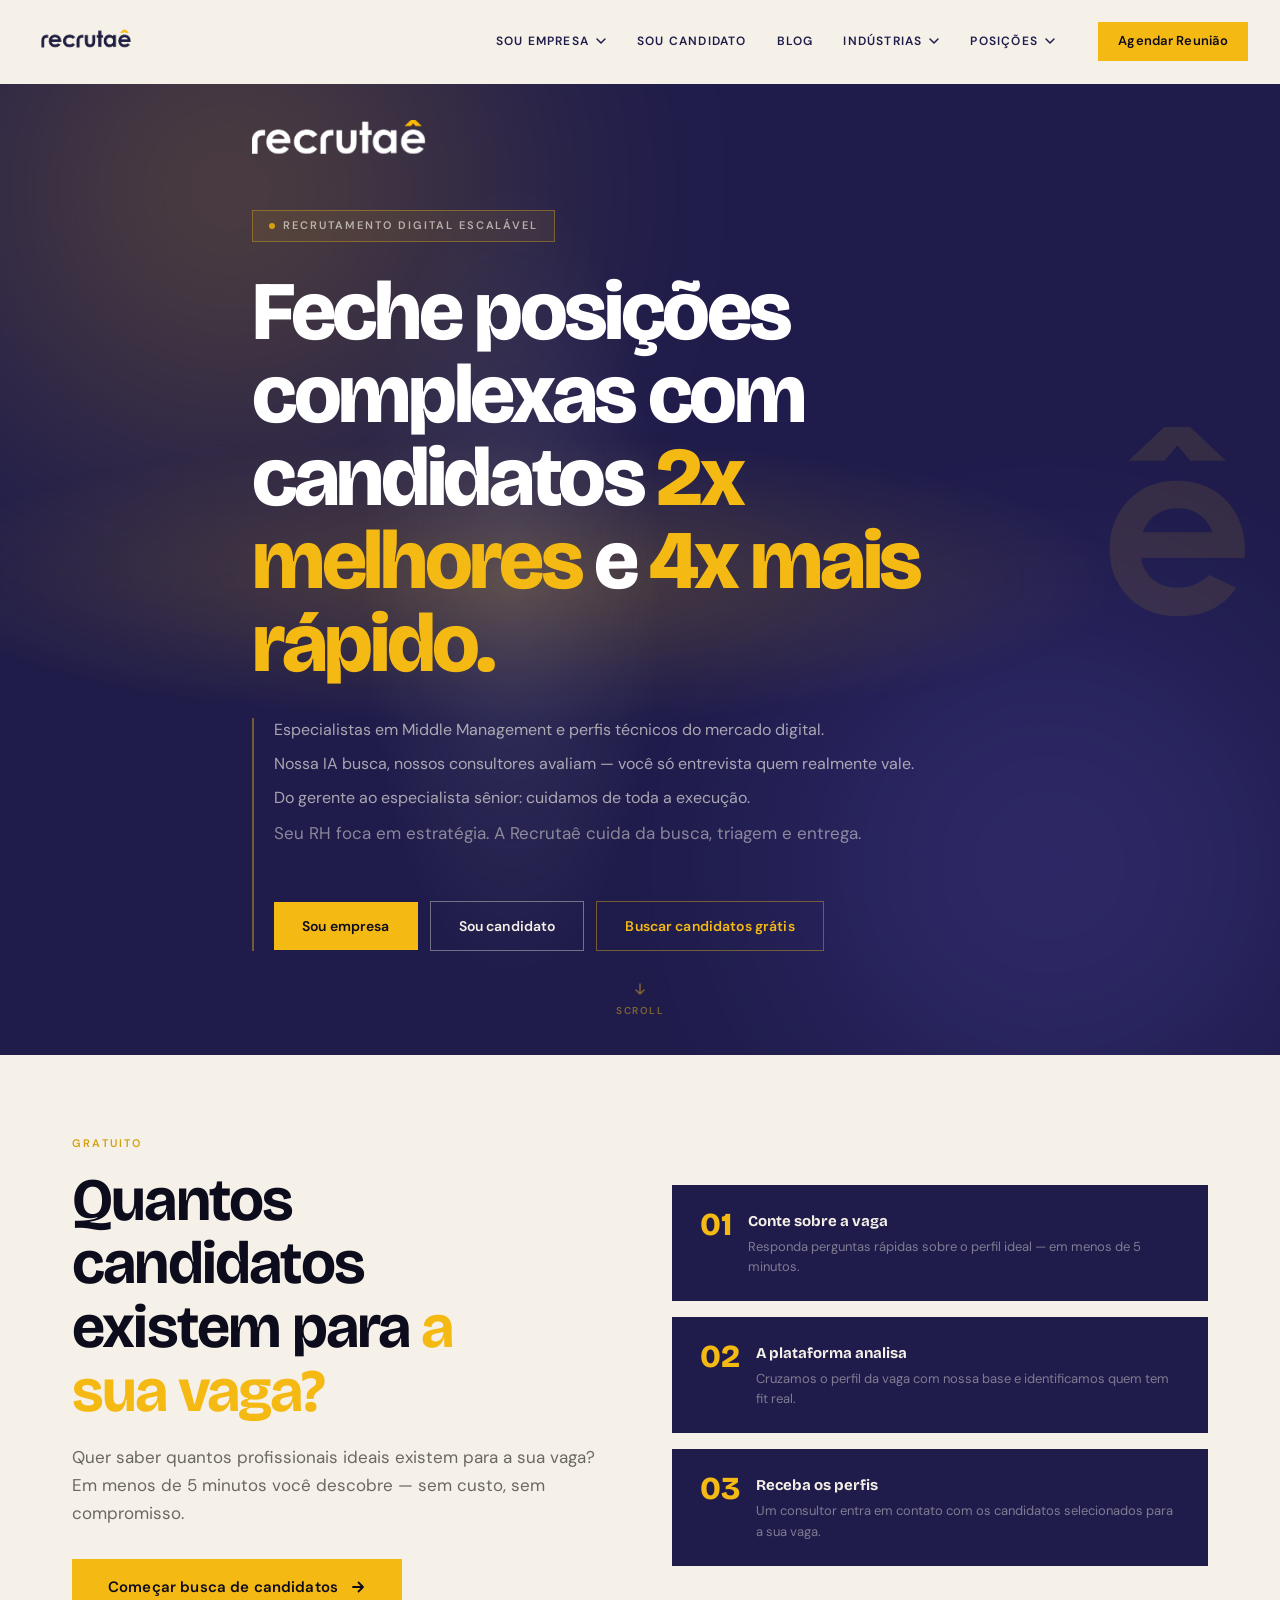
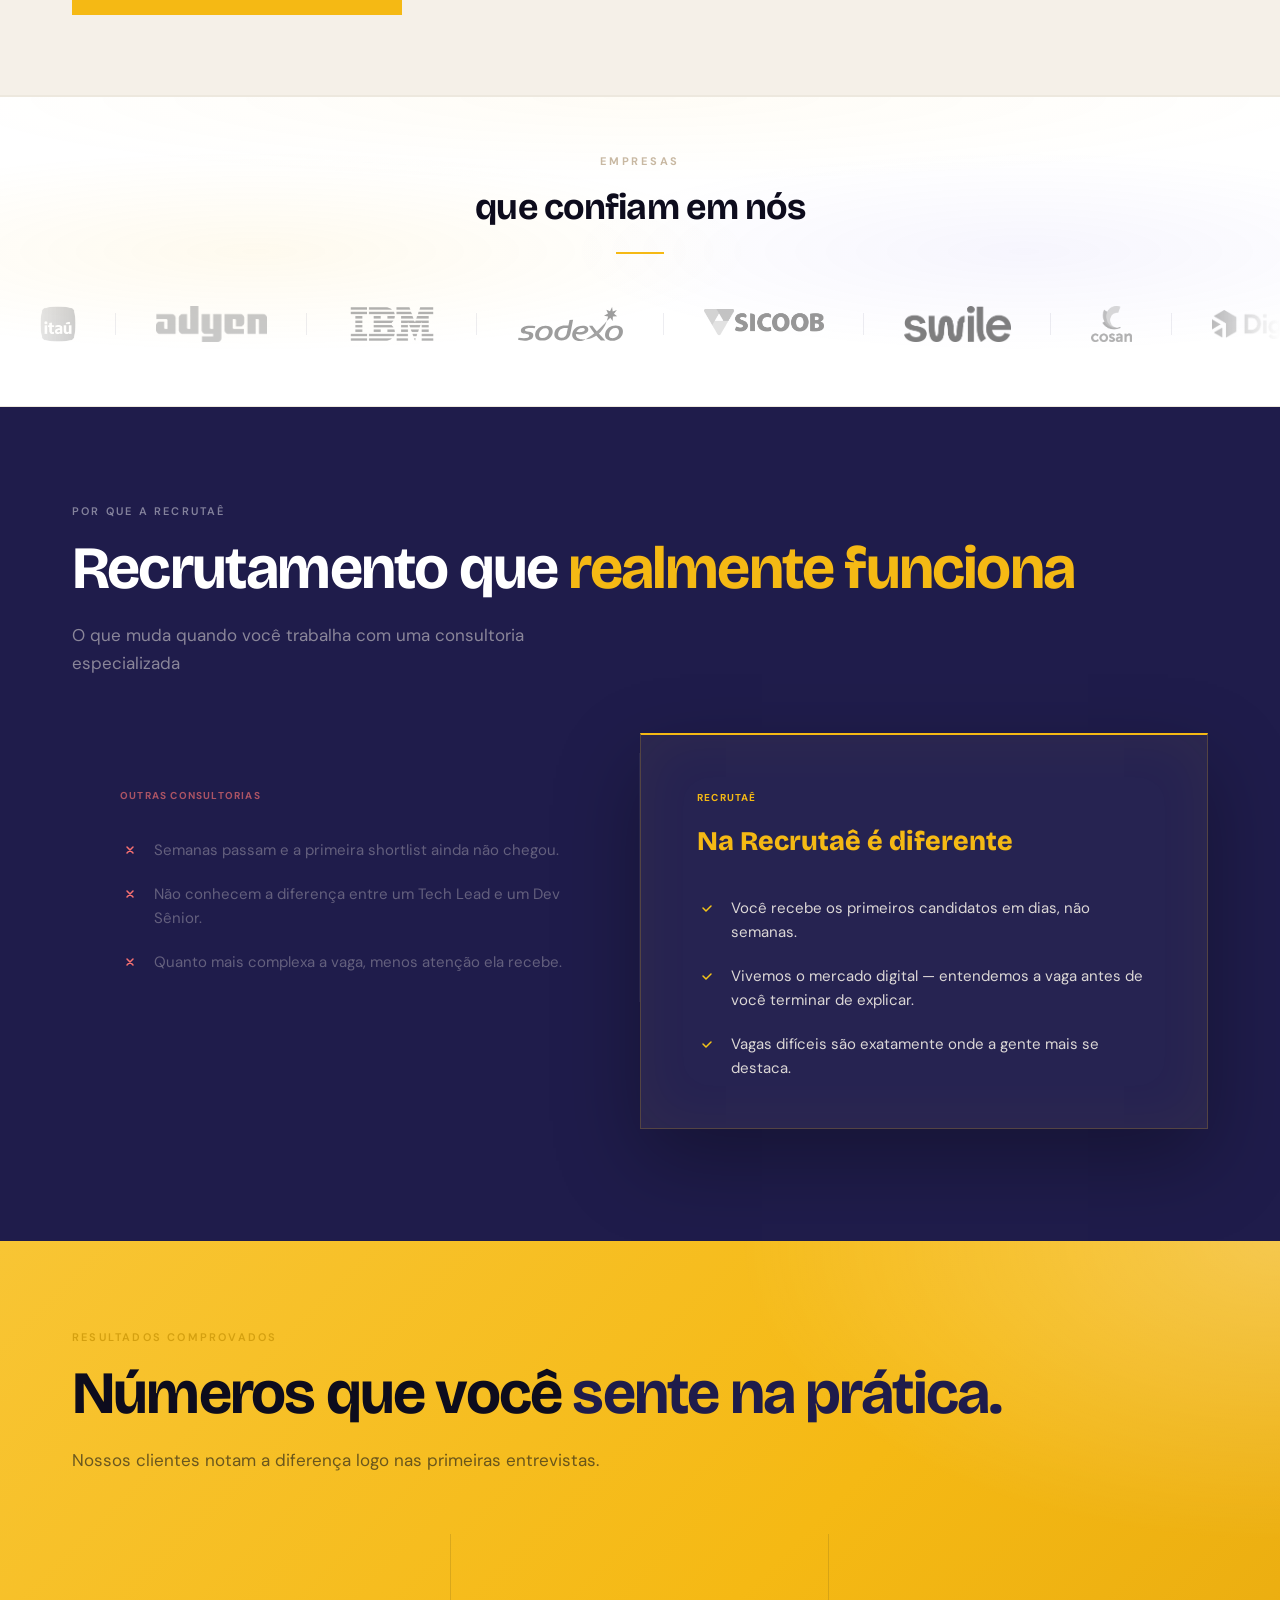
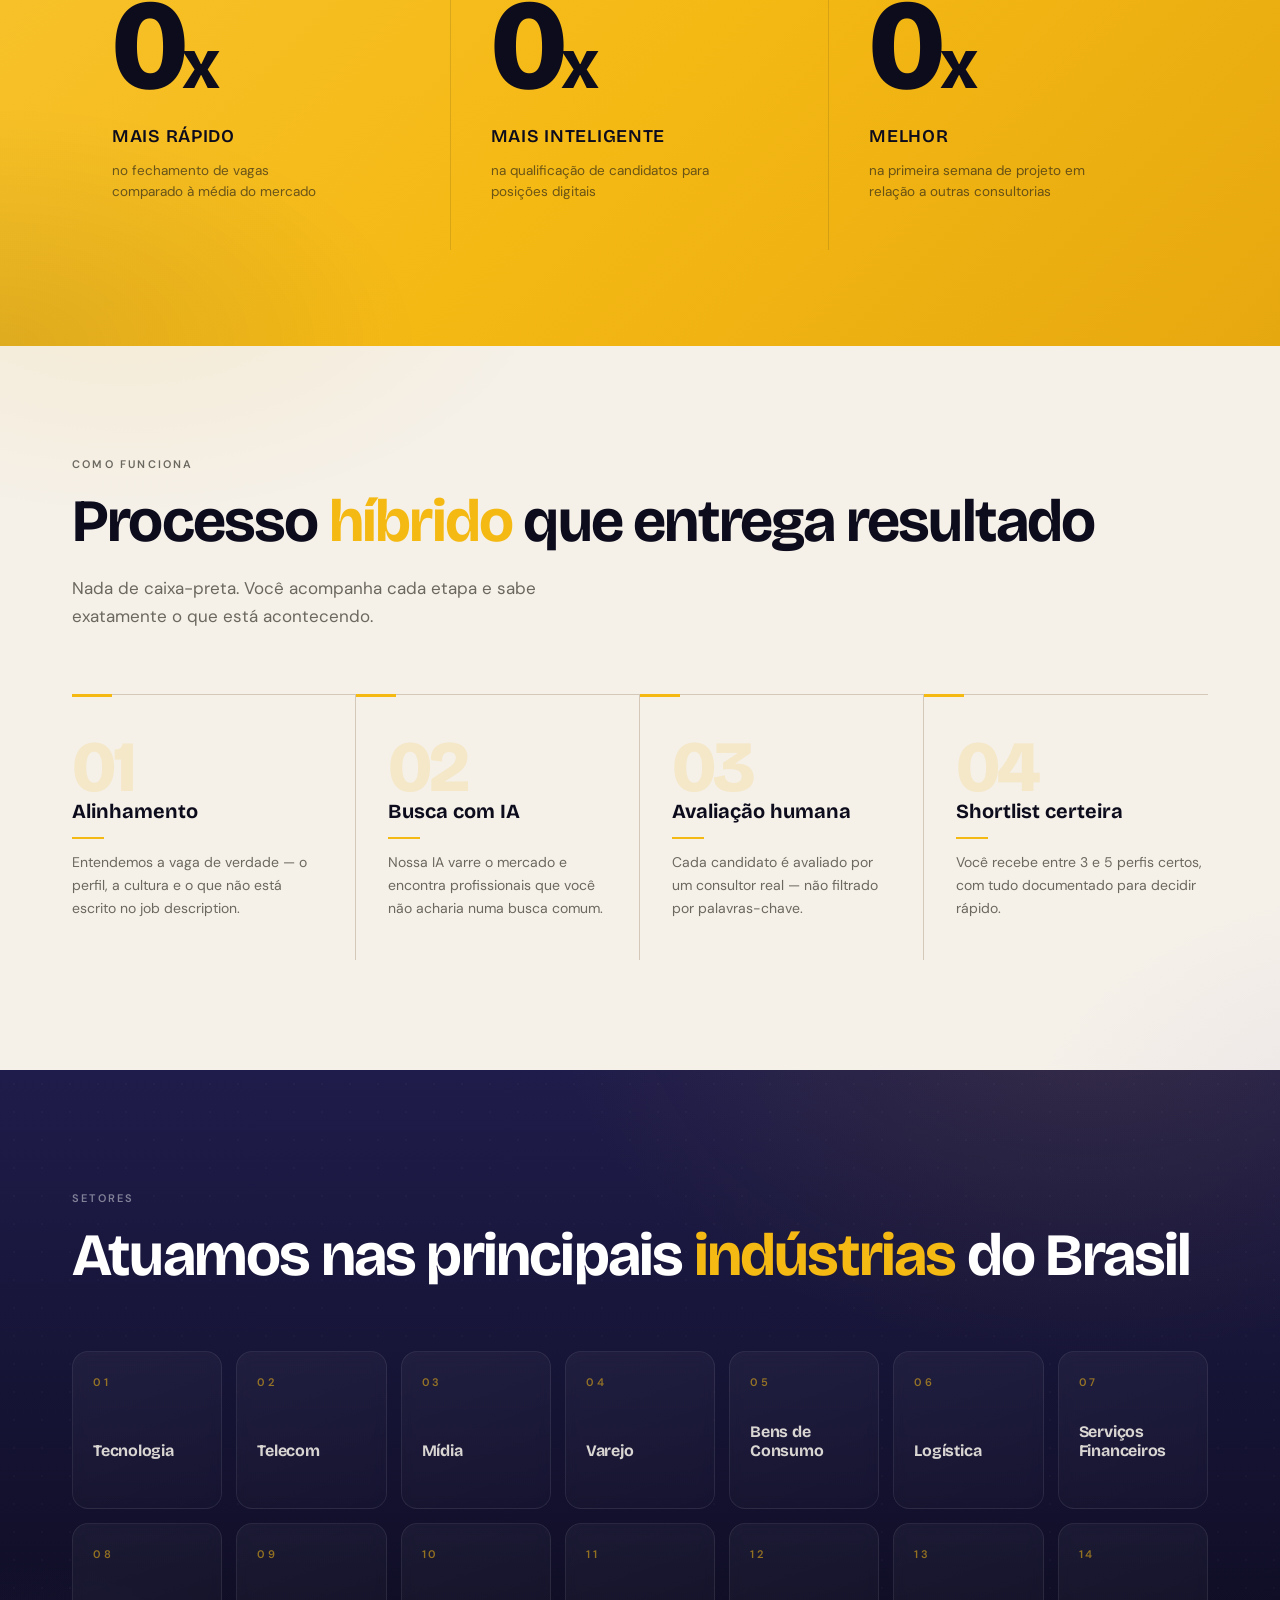
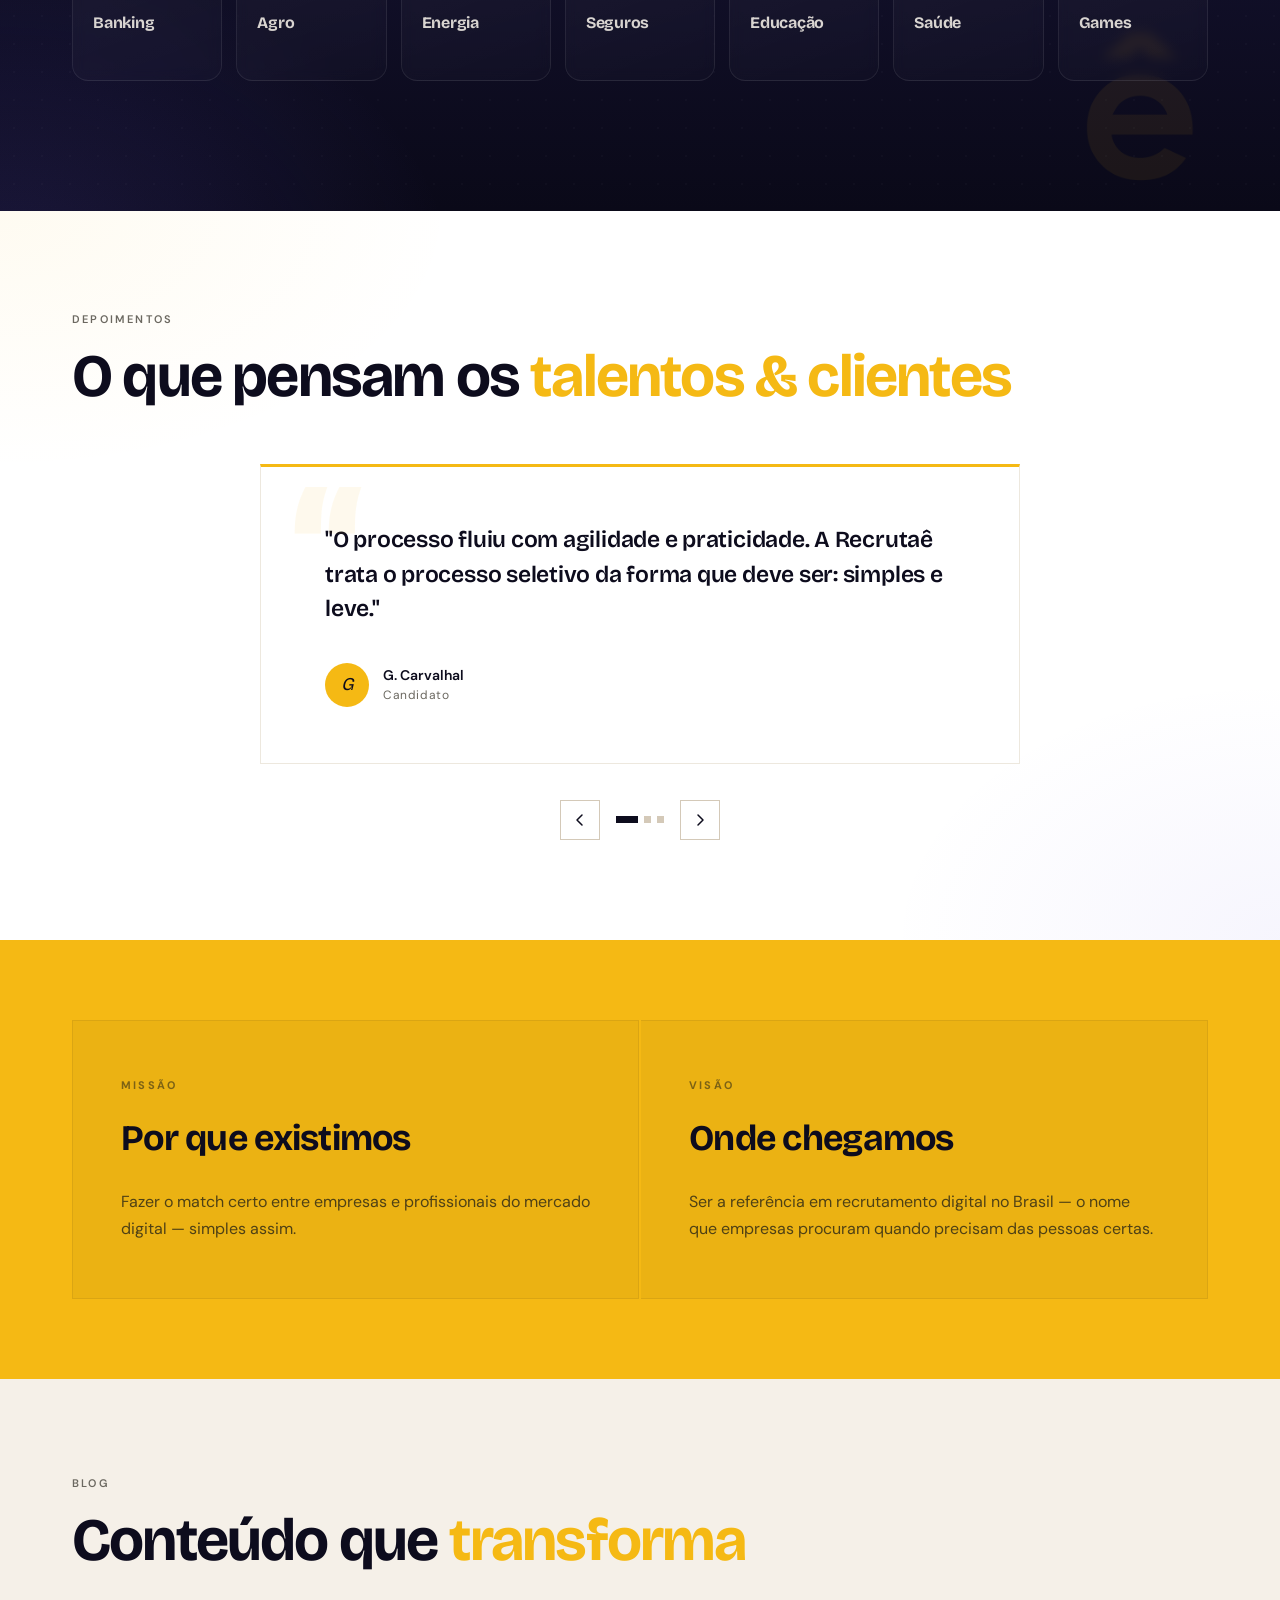
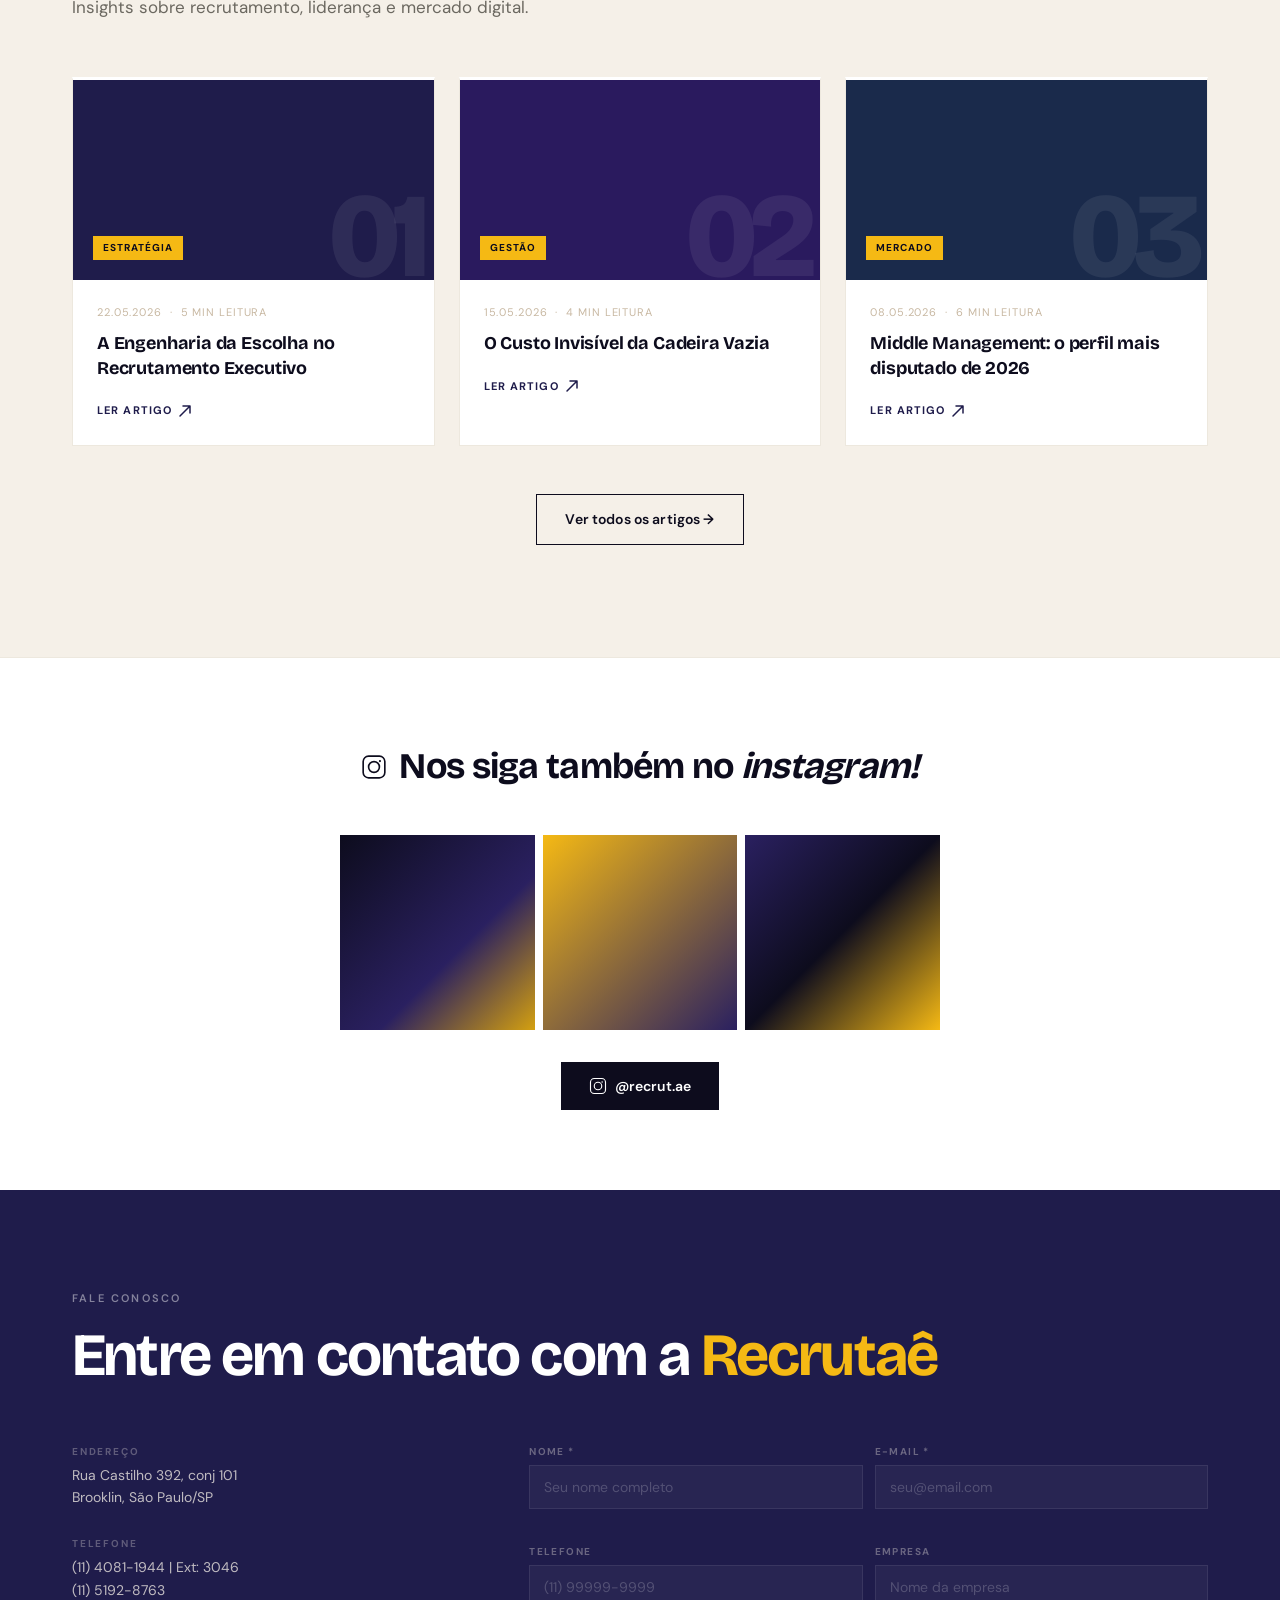
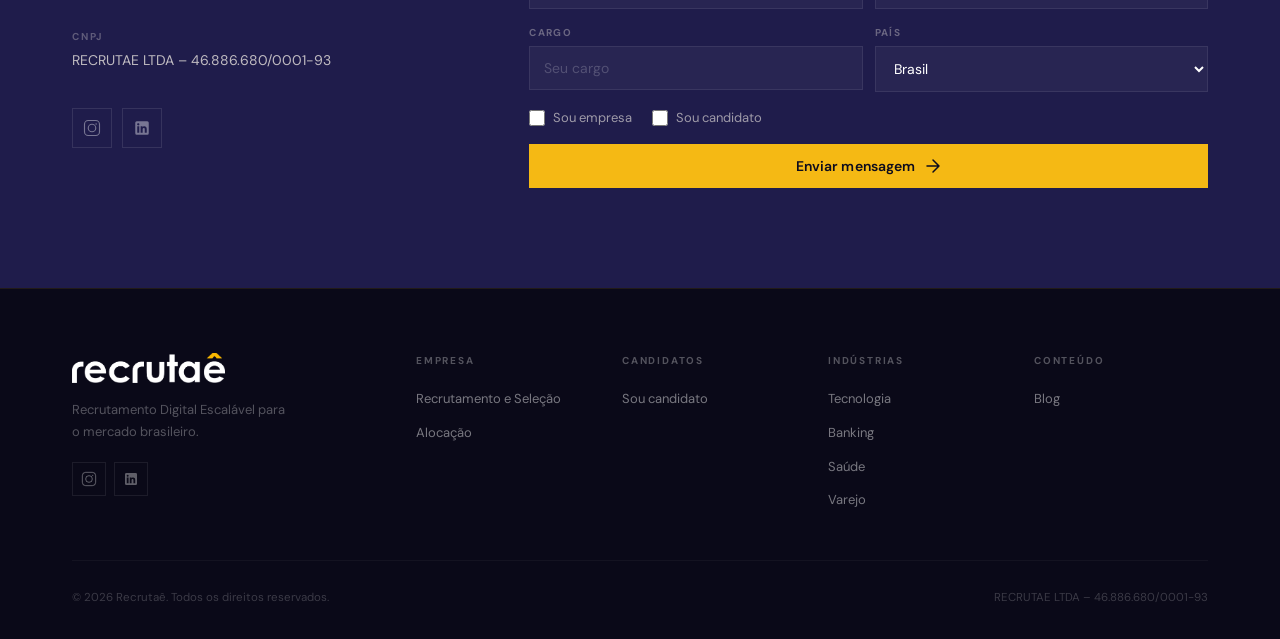
==== index.html @ e8b83919 "feat: adiciona toda a estrutura do site funcional" ====
<!DOCTYPE html>
<html lang="pt-BR">
<head>
  <meta charset="UTF-8">
  <meta name="viewport" content="width=device-width, initial-scale=1.0">
  <title>Recrutaê — Recrutamento Digital Escalável</title>
  <meta name="description" content="Feche posições complexas com candidatos 2x melhores e 4x mais rápido. Recrutamento Digital para Middle Management.">
  <link rel="preconnect" href="https://fonts.googleapis.com">
  <link rel="preconnect" href="https://fonts.gstatic.com" crossorigin>
  <link href="https://fonts.googleapis.com/css2?family=Bricolage+Grotesque:opsz,wght@12..96,400;12..96,500;12..96,600;12..96,700;12..96,800&family=DM+Sans:ital,opsz,wght@0,9..40,400;0,9..40,500;0,9..40,600;1,9..40,400&display=swap" rel="stylesheet">
  <link rel="stylesheet" href="style.css?v=4">
  <link rel="icon" href="assets/logos/favicon-square.png" type="image/png">
</head>
<body>

  <!-- NAVBAR -->
  <nav class="navbar transparent on-dark" id="navbar">
    <div class="nav-container">
      <a href="index.html" class="nav-logo">
        <img src="assets/logos/Recrutae horizontal 2026.png" alt="Recrutaê" class="logo-light" loading="eager">
        <img src="assets/logos/Principal_Recrutae horizontal 2026.png" alt="Recrutaê" class="logo-dark" loading="eager">
      </a>

      <ul class="nav-menu" id="navMenu">
        <li class="nav-item has-dropdown">
          <a href="#" class="nav-link">Sou empresa
            <svg class="chevron" width="12" height="12" viewBox="0 0 12 12" fill="none"><path d="M2 4l4 4 4-4" stroke="currentColor" stroke-width="1.5" stroke-linecap="round" stroke-linejoin="round"/></svg>
          </a>
          <ul class="dropdown">
            <li><a href="recrutamento-selecao.html">Recrutamento e Seleção</a></li>
            <li><a href="alocacao.html">Alocação</a></li>
          </ul>
        </li>
        <li class="nav-item">
          <a href="sou-candidato.html" class="nav-link">Sou candidato</a>
        </li>
        <li class="nav-item">
          <a href="blog.html" class="nav-link">Blog</a>
        </li>
        <li class="nav-item has-dropdown">
          <a href="#industrias" class="nav-link">Indústrias
            <svg class="chevron" width="12" height="12" viewBox="0 0 12 12" fill="none"><path d="M2 4l4 4 4-4" stroke="currentColor" stroke-width="1.5" stroke-linecap="round" stroke-linejoin="round"/></svg>
          </a>
          <ul class="dropdown dropdown-wide">
            <li><a href="industria-template.html?ind=tecnologia">Tecnologia</a></li>
            <li><a href="industria-template.html?ind=telecom">Telecom</a></li>
            <li><a href="industria-template.html?ind=midia">Mídia</a></li>
            <li><a href="industria-template.html?ind=varejo">Varejo</a></li>
            <li><a href="industria-template.html?ind=bens-consumo">Bens de Consumo</a></li>
            <li><a href="industria-template.html?ind=logistica">Logística</a></li>
            <li><a href="industria-template.html?ind=servicos-financeiros">Serviços Financeiros</a></li>
            <li><a href="industria-template.html?ind=banking">Banking</a></li>
            <li><a href="industria-template.html?ind=agro">Agro</a></li>
            <li><a href="industria-template.html?ind=energia">Energia</a></li>
            <li><a href="industria-template.html?ind=seguros">Seguros</a></li>
            <li><a href="industria-template.html?ind=educacao">Educação</a></li>
            <li><a href="industria-template.html?ind=saude">Saúde</a></li>
            <li><a href="industria-template.html?ind=games">Games</a></li>
          </ul>
        </li>
        <li class="nav-item has-dropdown">
          <a href="#" class="nav-link">Posições
            <svg class="chevron" width="12" height="12" viewBox="0 0 12 12" fill="none"><path d="M2 4l4 4 4-4" stroke="currentColor" stroke-width="1.5" stroke-linecap="round" stroke-linejoin="round"/></svg>
          </a>
          <ul class="dropdown dropdown-wide">
            <li><a href="posicao-template.html?pos=bancos-financeiros">Bancos e Serviços Financeiros</a></li>
            <li><a href="posicao-template.html?pos=engenharia-manufatura">Engenharia e Manufatura</a></li>
            <li><a href="posicao-template.html?pos=financeiro-tributario">Financeiro e Tributário</a></li>
            <li><a href="posicao-template.html?pos=imobiliario-construcao">Imobiliário e Construção</a></li>
            <li><a href="posicao-template.html?pos=juridico-legal">Jurídico e Legal</a></li>
            <li><a href="posicao-template.html?pos=marketing-comunicacao">Marketing/Comunicação/Digital</a></li>
            <li><a href="posicao-template.html?pos=operacoes-logistica">Operações/Logística/Supply Chain</a></li>
            <li><a href="posicao-template.html?pos=petroleo-gas">Petróleo e Gás</a></li>
            <li><a href="posicao-template.html?pos=recursos-humanos">Recursos Humanos</a></li>
            <li><a href="posicao-template.html?pos=saude-ciencias">Saúde e Ciências</a></li>
            <li><a href="posicao-template.html?pos=seguros">Seguros</a></li>
            <li><a href="posicao-template.html?pos=tecnologia-informacao">Tecnologia da Informação</a></li>
            <li><a href="posicao-template.html?pos=varejo">Varejo</a></li>
            <li><a href="posicao-template.html?pos=vendas">Vendas</a></li>
          </ul>
        </li>
      </ul>

      <a href="#contato" class="btn-cta-nav">Agendar Reunião</a>
      <button class="hamburger" id="hamburger" aria-label="Menu">
        <span></span><span></span><span></span>
      </button>
    </div>
  </nav>

  <!-- MOBILE OVERLAY -->
  <div class="mobile-menu-overlay" id="mobileOverlay"></div>

  <main>

    <!-- ===== HERO ===== -->
    <section class="hero" id="home">
      <div class="hero-blob-gold"></div>
      <div class="hero-blob-navy"></div>
      <div class="hero-glow-beam" aria-hidden="true"></div>
      <div class="hero-watermark" aria-hidden="true"></div>

      <div class="hero-inner container">
        <a href="index.html" class="hero-logo-wrap hero-anim d1" aria-label="Recrutaê — página inicial">
          <img src="assets/logos/Recrutae horizontal 2026.png" alt="Recrutaê" class="hero-logo-img hero-logo-light">
          <img src="assets/logos/Principal_Recrutae horizontal 2026.png" alt="Recrutaê" class="hero-logo-img hero-logo-dark">
        </a>

        <div class="hero-badge hero-anim d2">
          <span class="badge-dot"></span>
          Recrutamento Digital Escalável
        </div>

        <h1 class="hero-title hero-anim d3">
          Feche posições complexas com candidatos <em>2x melhores</em> e <em>4x mais rápido.</em>
        </h1>

        <ul class="hero-bullets hero-anim d4">
          <li class="hero-bullet">Especialistas em Middle Management e perfis técnicos do mercado digital.</li>
          <li class="hero-bullet">Nossa IA busca, nossos consultores avaliam — você só entrevista quem realmente vale.</li>
          <li class="hero-bullet">Do gerente ao especialista sênior: cuidamos de toda a execução.</li>

        <p class="hero-tagline hero-anim d5">
          Seu RH foca em estratégia. A Recrutaê cuida da busca, triagem e entrega.

        <div class="hero-ctas hero-anim d6">
          <a href="recrutamento-selecao.html" class="btn btn-gold">Sou empresa</a>
          <a href="sou-candidato.html" class="btn btn-outline-cream">Sou candidato</a>
          <a href="busca-candidatos.html" class="btn btn-outline-cream" style="border-color:rgba(245,185,20,.4);color:var(--gold)">Buscar candidatos grátis</a>
        </div>
      </div>

      <div class="hero-scroll" aria-hidden="true">
        <svg width="16" height="16" viewBox="0 0 16 16" fill="none">
          <path d="M8 3v10M4 9l4 4 4-4" stroke="currentColor" stroke-width="1.5" stroke-linecap="round" stroke-linejoin="round"/>
        </svg>
        scroll
      </div>
    </section>

    <!-- ===== FREEMIUM CTA ===== -->
    <section style="background:var(--cream);padding:80px 0;border-bottom:1px solid var(--cream-mid)">
      <div class="container">
        <div style="display:grid;grid-template-columns:1fr 1fr;gap:64px;align-items:center" class="freemium-grid">
          <div class="animate-up">
            <span class="label label-gold">gratuito</span>
            <h2 class="section-title" style="max-width:440px">Quantos candidatos existem para <em>a sua vaga?</em></h2>
            <p class="section-sub" style="margin-bottom:32px">Quer saber quantos profissionais ideais existem para a sua vaga? Em menos de 5 minutos você descobre — sem custo, sem compromisso.</p>
            <a href="busca-candidatos.html" class="btn btn-gold" style="font-size:15px;padding:16px 36px">
              Começar busca de candidatos
              <svg width="16" height="16" viewBox="0 0 16 16" fill="none" style="margin-left:4px"><path d="M3 8h10M8.5 3.5 13 8l-4.5 4.5" stroke="currentColor" stroke-width="1.8" stroke-linecap="round" stroke-linejoin="round"/></svg>
            </a>
          </div>
          <div class="animate-up" style="display:flex;flex-direction:column;gap:16px">
            <div style="background:var(--navy);padding:24px 28px;display:flex;align-items:flex-start;gap:16px">
              <span style="font-family:var(--font-display);font-size:32px;font-weight:800;color:var(--gold);line-height:1;flex-shrink:0">01</span>
              <div>
                <p style="font-family:var(--font-display);font-size:15px;font-weight:700;color:var(--cream);margin-bottom:4px">Conte sobre a vaga</p>
                <p style="font-size:13px;color:rgba(245,240,232,.45);line-height:1.55;margin:0">Responda perguntas rápidas sobre o perfil ideal — em menos de 5 minutos.</p>
              </div>
            </div>
            <div style="background:var(--navy);padding:24px 28px;display:flex;align-items:flex-start;gap:16px">
              <span style="font-family:var(--font-display);font-size:32px;font-weight:800;color:var(--gold);line-height:1;flex-shrink:0">02</span>
              <div>
                <p style="font-family:var(--font-display);font-size:15px;font-weight:700;color:var(--cream);margin-bottom:4px">A plataforma analisa</p>
                <p style="font-size:13px;color:rgba(245,240,232,.45);line-height:1.55;margin:0">Cruzamos o perfil da vaga com nossa base e identificamos quem tem fit real.</p>
              </div>
            </div>
            <div style="background:var(--navy);padding:24px 28px;display:flex;align-items:flex-start;gap:16px">
              <span style="font-family:var(--font-display);font-size:32px;font-weight:800;color:var(--gold);line-height:1;flex-shrink:0">03</span>
              <div>
                <p style="font-family:var(--font-display);font-size:15px;font-weight:700;color:var(--cream);margin-bottom:4px">Receba os perfis</p>
                <p style="font-size:13px;color:rgba(245,240,232,.45);line-height:1.55;margin:0">Um consultor entra em contato com os candidatos selecionados para a sua vaga.</p>
              </div>
            </div>
          </div>
        </div>
      </div>
    </section>
    <style>
      @media (max-width: 768px) {
        .freemium-grid { grid-template-columns: 1fr !important; gap: 40px !important; }
      }
    </style>

    <!-- ===== CLIENTS MARQUEE ===== -->
    <section class="clients" id="clientes">
      <div class="clients-header animate-up">
        <p class="clients-label">empresas</p>
        <p class="clients-headline">que confiam em nós</p>
        <div class="clients-divider"></div>
      </div>
      <div class="marquee-wrapper">
        <div class="marquee-track" id="marqueeTrack">
          <!-- set 1 -->
          <div class="logo-item" title="Itaú"><img src="assets/empresas/itau.png" alt="Itaú" class="logo-img" loading="lazy"></div>
          <div class="logo-item" title="Adyen"><img src="assets/empresas/adyen.png" alt="Adyen" class="logo-img" loading="lazy"></div>
          <div class="logo-item" title="IBM"><img src="assets/empresas/ibm.png" alt="IBM" class="logo-img" loading="lazy"></div>
          <div class="logo-item" title="Sodexo"><img src="assets/empresas/sodexo.svg" alt="Sodexo" class="logo-img" loading="lazy"></div>
          <div class="logo-item" title="Sicoob"><img src="assets/empresas/sicoob.png" alt="Sicoob" class="logo-img" loading="lazy"></div>
          <div class="logo-item" title="Swile"><img src="assets/empresas/swile.png" alt="Swile" class="logo-img" loading="lazy"></div>
          <div class="logo-item" title="Cosan"><img src="assets/empresas/cosan.png" alt="Cosan" class="logo-img" loading="lazy"></div>
          <div class="logo-item" title="Digibee"><img src="assets/empresas/digibee.png" alt="Digibee" class="logo-img" loading="lazy"></div>
          <div class="logo-item" title="WestRock"><img src="assets/empresas/westrock.png" alt="WestRock" class="logo-img" loading="lazy"></div>
          <div class="logo-item" title="Decathlon"><img src="assets/empresas/decatthlon.png" alt="Decathlon" class="logo-img" loading="lazy"></div>
          <div class="logo-item" title="Saúde ID"><img src="assets/empresas/saudeid.png" alt="Saúde ID" class="logo-img" loading="lazy"></div>
          <div class="logo-item" title="Eve"><img src="assets/empresas/eve.png" alt="Eve" class="logo-img" loading="lazy"></div>
          <div class="logo-item" title="Santa Maria"><img src="assets/empresas/santamaria.webp" alt="Santa Maria" class="logo-img" loading="lazy"></div>
          <div class="logo-item" title="Coritiba"><img src="assets/empresas/coritiba.png" alt="Coritiba" class="logo-img" loading="lazy"></div>
          <!-- set 2 — duplicate for seamless loop -->
          <div class="logo-item" title="Itaú"><img src="assets/empresas/itau.png" alt="Itaú" class="logo-img" loading="lazy"></div>
          <div class="logo-item" title="Adyen"><img src="assets/empresas/adyen.png" alt="Adyen" class="logo-img" loading="lazy"></div>
          <div class="logo-item" title="IBM"><img src="assets/empresas/ibm.png" alt="IBM" class="logo-img" loading="lazy"></div>
          <div class="logo-item" title="Sodexo"><img src="assets/empresas/sodexo.svg" alt="Sodexo" class="logo-img" loading="lazy"></div>
          <div class="logo-item" title="Sicoob"><img src="assets/empresas/sicoob.png" alt="Sicoob" class="logo-img" loading="lazy"></div>
          <div class="logo-item" title="Swile"><img src="assets/empresas/swile.png" alt="Swile" class="logo-img" loading="lazy"></div>
          <div class="logo-item" title="Cosan"><img src="assets/empresas/cosan.png" alt="Cosan" class="logo-img" loading="lazy"></div>
          <div class="logo-item" title="Digibee"><img src="assets/empresas/digibee.png" alt="Digibee" class="logo-img" loading="lazy"></div>
          <div class="logo-item" title="WestRock"><img src="assets/empresas/westrock.png" alt="WestRock" class="logo-img" loading="lazy"></div>
          <div class="logo-item" title="Decathlon"><img src="assets/empresas/decatthlon.png" alt="Decathlon" class="logo-img" loading="lazy"></div>
          <div class="logo-item" title="Saúde ID"><img src="assets/empresas/saudeid.png" alt="Saúde ID" class="logo-img" loading="lazy"></div>
          <div class="logo-item" title="Eve"><img src="assets/empresas/eve.png" alt="Eve" class="logo-img" loading="lazy"></div>
          <div class="logo-item" title="Santa Maria"><img src="assets/empresas/santamaria.webp" alt="Santa Maria" class="logo-img" loading="lazy"></div>
          <div class="logo-item" title="Coritiba"><img src="assets/empresas/coritiba.png" alt="Coritiba" class="logo-img" loading="lazy"></div>
        </div>
      </div>
    </section>

    <!-- ===== COMPARISON ===== -->
    <section class="comparison" id="sobre">
      <div class="container">
        <div class="comparison-header animate-up">
          <span class="label label-light">Por que a Recrutaê</span>
          <h2 class="section-title" style="color:var(--white)">Recrutamento que <em>realmente funciona</em></h2>
          <p class="section-sub" style="color:rgba(245,240,232,.5)">O que muda quando você trabalha com uma consultoria especializada</p>
        </div>
        <div class="comparison-grid">
          <div class="comp-col comp-col-other animate-up">
            <div class="comp-head">
              <span class="comp-tag comp-tag-bad">Outras consultorias</span>
            </div>
            <ul class="comp-list">
              <li class="comp-item comp-item-bad">
                <svg class="comp-icon" viewBox="0 0 20 20" fill="none"><circle cx="10" cy="10" r="10" fill="#F87171" fill-opacity=".15"/><path d="M7 7l6 6M13 7l-6 6" stroke="#F87171" stroke-width="1.5" stroke-linecap="round"/></svg>
                Semanas passam e a primeira shortlist ainda não chegou.
              </li>
              <li class="comp-item comp-item-bad">
                <svg class="comp-icon" viewBox="0 0 20 20" fill="none"><circle cx="10" cy="10" r="10" fill="#F87171" fill-opacity=".15"/><path d="M7 7l6 6M13 7l-6 6" stroke="#F87171" stroke-width="1.5" stroke-linecap="round"/></svg>
                Não conhecem a diferença entre um Tech Lead e um Dev Sênior.
              </li>
              <li class="comp-item comp-item-bad">
                <svg class="comp-icon" viewBox="0 0 20 20" fill="none"><circle cx="10" cy="10" r="10" fill="#F87171" fill-opacity=".15"/><path d="M7 7l6 6M13 7l-6 6" stroke="#F87171" stroke-width="1.5" stroke-linecap="round"/></svg>
                Quanto mais complexa a vaga, menos atenção ela recebe.
              </li>
            </ul>
          </div>
          <div class="comp-col comp-col-recrutae animate-up stagger-1">
            <div class="comp-head">
              <span class="comp-tag comp-tag-good">Recrutaê</span>
              <p class="comp-title gold-title">Na Recrutaê é diferente</p>
            </div>
            <ul class="comp-list">
              <li class="comp-item comp-item-good">
                <svg class="comp-icon" viewBox="0 0 20 20" fill="none"><circle cx="10" cy="10" r="10" fill="#F5C518" fill-opacity=".15"/><path d="M6 10l3 3 5-5" stroke="#F5C518" stroke-width="1.5" stroke-linecap="round" stroke-linejoin="round"/></svg>
                Você recebe os primeiros candidatos em dias, não semanas.
              </li>
              <li class="comp-item comp-item-good">
                <svg class="comp-icon" viewBox="0 0 20 20" fill="none"><circle cx="10" cy="10" r="10" fill="#F5C518" fill-opacity=".15"/><path d="M6 10l3 3 5-5" stroke="#F5C518" stroke-width="1.5" stroke-linecap="round" stroke-linejoin="round"/></svg>
                Vivemos o mercado digital — entendemos a vaga antes de você terminar de explicar.
              </li>
              <li class="comp-item comp-item-good">
                <svg class="comp-icon" viewBox="0 0 20 20" fill="none"><circle cx="10" cy="10" r="10" fill="#F5C518" fill-opacity=".15"/><path d="M6 10l3 3 5-5" stroke="#F5C518" stroke-width="1.5" stroke-linecap="round" stroke-linejoin="round"/></svg>
                Vagas difíceis são exatamente onde a gente mais se destaca.
              </li>
            </ul>
          </div>
        </div>
      </div>
    </section>

    <!-- ===== METRICS — GOLD BG ===== -->
    <section class="metrics" id="resultados">
      <div class="container">
        <div class="metrics-header animate-up">
          <span class="label label-gold">Resultados comprovados</span>
          <h2 class="section-title">Números que você <em>sente na prática.</em></h2>
          <p class="section-sub">Nossos clientes notam a diferença logo nas primeiras entrevistas.</p>
        </div>
        <div class="metrics-grid">
          <div class="metric-item animate-up">
            <div class="metric-number">
              <span class="counter" data-target="4">0</span><span class="suffix">x</span>
            </div>
            <p class="metric-label">Mais rápido</p>
            <p class="metric-desc">no fechamento de vagas comparado à média do mercado</p>
          </div>
          <div class="metric-item animate-up stagger-1">
            <div class="metric-number">
              <span class="counter" data-target="2">0</span><span class="suffix">x</span>
            </div>
            <p class="metric-label">Mais inteligente</p>
            <p class="metric-desc">na qualificação de candidatos para posições digitais</p>
          </div>
          <div class="metric-item animate-up stagger-2">
            <div class="metric-number">
              <span class="counter" data-target="10">0</span><span class="suffix">x</span>
            </div>
            <p class="metric-label">Melhor</p>
            <p class="metric-desc">na primeira semana de projeto em relação a outras consultorias</p>
          </div>
        </div>
      </div>
    </section>

    <!-- ===== PROCESS ===== -->
    <section class="process" id="como-funciona">
      <div class="container">
        <div class="process-header animate-up">
          <span class="label">Como funciona</span>
          <h2 class="section-title">Processo <em>híbrido</em> que entrega resultado</h2>
          <p class="section-sub">Nada de caixa-preta. Você acompanha cada etapa e sabe exatamente o que está acontecendo.</p>
        </div>
        <div class="process-grid">
          <div class="process-step animate-up">
            <div class="step-num">01</div>
            <h3 class="step-title">Alinhamento</h3>
            <p class="step-desc">Entendemos a vaga de verdade — o perfil, a cultura e o que não está escrito no job description.</p>
          </div>
          <div class="process-step animate-up stagger-1">
            <div class="step-num">02</div>
            <h3 class="step-title">Busca com IA</h3>
            <p class="step-desc">Nossa IA varre o mercado e encontra profissionais que você não acharia numa busca comum.</p>
          </div>
          <div class="process-step animate-up stagger-2">
            <div class="step-num">03</div>
            <h3 class="step-title">Avaliação humana</h3>
            <p class="step-desc">Cada candidato é avaliado por um consultor real — não filtrado por palavras-chave.</p>
          </div>
          <div class="process-step animate-up stagger-3">
            <div class="step-num">04</div>
            <h3 class="step-title">Shortlist certeira</h3>
            <p class="step-desc">Você recebe entre 3 e 5 perfis certos, com tudo documentado para decidir rápido.</p>
          </div>
        </div>
      </div>
    </section>

    <!-- ===== INDUSTRIES ===== -->
    <section class="industries" id="industrias">
      <div class="container">
        <div class="industries-header animate-up">
          <span class="label label-light">Setores</span>
          <h2 class="section-title" style="color:var(--white)">Atuamos nas principais <em>indústrias</em> do Brasil</h2>
        </div>
        <div class="industries-grid" id="industriesGrid"></div>
      </div>
    </section>

    <!-- ===== TESTIMONIALS ===== -->
    <section class="testimonials" id="depoimentos">
      <div class="container">
        <div class="testimonials-header animate-up">
          <span class="label">Depoimentos</span>
          <h2 class="section-title">O que pensam os <em>talentos & clientes</em></h2>
        </div>
        <div class="testi-carousel animate-up">
          <div class="testi-track">
            <div class="testi-slide active">
              <div class="testi-card">
                <p class="testi-quote">"O processo fluiu com agilidade e praticidade. A Recrutaê trata o processo seletivo da forma que deve ser: simples e leve."</p>
                <div class="testi-author">
                  <div class="author-initial">G</div>
                  <div>
                    <p class="author-name">G. Carvalhal</p>
                    <p class="author-role">Candidato</p>
                  </div>
                </div>
              </div>
            </div>
            <div class="testi-slide">
              <div class="testi-card">
                <p class="testi-quote">"A minha experiência como candidato foi muito interessante. Entendo que a Recrutaê chegou para revolucionar o mercado de recrutamento e seleção."</p>
                <div class="testi-author">
                  <div class="author-initial" style="background:var(--black);color:var(--gold);">J</div>
                  <div>
                    <p class="author-name">J. Rollo</p>
                    <p class="author-role">Candidato</p>
                  </div>
                </div>
              </div>
            </div>
            <div class="testi-slide">
              <div class="testi-card">
                <p class="testi-quote">"Parabéns pela estratégia de recrutamento, muito mais enxuto do que o costuma ser. Que vire referência o quanto antes!"</p>
                <div class="testi-author">
                  <div class="author-initial" style="background:var(--cream-dark);color:var(--black);">L</div>
                  <div>
                    <p class="author-name">L. Dantas</p>
                    <p class="author-role">Candidato</p>
                  </div>
                </div>
              </div>
            </div>
          </div>
          <div class="carousel-controls">
            <button class="carousel-btn" id="carouselPrev" aria-label="Anterior">
              <svg width="18" height="18" viewBox="0 0 18 18" fill="none"><path d="M11 4L6 9l5 5" stroke="currentColor" stroke-width="1.5" stroke-linecap="round" stroke-linejoin="round"/></svg>
            </button>
            <div class="carousel-dots" id="carouselDots">
              <button class="dot active" data-index="0"></button>
              <button class="dot" data-index="1"></button>
              <button class="dot" data-index="2"></button>
            </div>
            <button class="carousel-btn" id="carouselNext" aria-label="Próximo">
              <svg width="18" height="18" viewBox="0 0 18 18" fill="none"><path d="M7 4l5 5-5 5" stroke="currentColor" stroke-width="1.5" stroke-linecap="round" stroke-linejoin="round"/></svg>
            </button>
          </div>
        </div>
      </div>
    </section>

    <!-- ===== MISSION — GOLD BG ===== -->
    <section class="mission">
      <div class="container">
        <div class="mission-grid">
          <div class="mission-col animate-up">
            <p class="mission-label">Missão</p>
            <h3 class="mission-title">Por que existimos</h3>
            <p class="mission-text">Fazer o match certo entre empresas e profissionais do mercado digital — simples assim.</p>
          </div>
          <div class="mission-col animate-up stagger-1">
            <p class="mission-label">Visão</p>
            <h3 class="mission-title">Onde chegamos</h3>
            <p class="mission-text">Ser a referência em recrutamento digital no Brasil — o nome que empresas procuram quando precisam das pessoas certas.</p>
          </div>
        </div>
      </div>
    </section>

    <!-- ===== BLOG ===== -->
    <section class="blog-preview" id="blog">
      <div class="container">
        <div class="blog-header animate-up">
          <span class="label">Blog</span>
          <h2 class="section-title">Conteúdo que <em>transforma</em></h2>
          <p class="section-sub">Insights sobre recrutamento, liderança e mercado digital.</p>
        </div>
        <div class="blog-grid">
          <article class="blog-card animate-up">
            <div class="blog-thumb" style="background:var(--navy)">
              <span class="blog-thumb-num">01</span>
              <span class="blog-cat">Estratégia</span>
            </div>
            <div class="blog-body">
              <div class="blog-meta"><span>22.05.2026</span><span>·</span><span>5 min leitura</span></div>
              <h3 class="blog-title">A Engenharia da Escolha no Recrutamento Executivo</h3>
              <a href="blog-post.html" class="blog-link">Ler artigo
                <svg width="14" height="14" viewBox="0 0 14 14" fill="none"><path d="M2 12L12 2M12 2H5M12 2v7" stroke="currentColor" stroke-width="1.5" stroke-linecap="round" stroke-linejoin="round"/></svg>
              </a>
            </div>
          </article>
          <article class="blog-card animate-up stagger-1">
            <div class="blog-thumb" style="background:#2A1A5E">
              <span class="blog-thumb-num">02</span>
              <span class="blog-cat">Gestão</span>
            </div>
            <div class="blog-body">
              <div class="blog-meta"><span>15.05.2026</span><span>·</span><span>4 min leitura</span></div>
              <h3 class="blog-title">O Custo Invisível da Cadeira Vazia</h3>
              <a href="blog.html" class="blog-link">Ler artigo
                <svg width="14" height="14" viewBox="0 0 14 14" fill="none"><path d="M2 12L12 2M12 2H5M12 2v7" stroke="currentColor" stroke-width="1.5" stroke-linecap="round" stroke-linejoin="round"/></svg>
              </a>
            </div>
          </article>
          <article class="blog-card animate-up stagger-2">
            <div class="blog-thumb" style="background:#1A2A4B">
              <span class="blog-thumb-num">03</span>
              <span class="blog-cat">Mercado</span>
            </div>
            <div class="blog-body">
              <div class="blog-meta"><span>08.05.2026</span><span>·</span><span>6 min leitura</span></div>
              <h3 class="blog-title">Middle Management: o perfil mais disputado de 2026</h3>
              <a href="blog.html" class="blog-link">Ler artigo
                <svg width="14" height="14" viewBox="0 0 14 14" fill="none"><path d="M2 12L12 2M12 2H5M12 2v7" stroke="currentColor" stroke-width="1.5" stroke-linecap="round" stroke-linejoin="round"/></svg>
              </a>
            </div>
          </article>
        </div>
        <div class="blog-cta animate-up">
          <a href="blog.html" class="btn btn-outline-black">Ver todos os artigos →</a>
        </div>
      </div>
    </section>

    <!-- ===== INSTAGRAM ===== -->
    <section class="instagram">
      <div class="container">
        <div class="insta-header animate-up">
          <svg width="26" height="26" viewBox="0 0 24 24" fill="none"><rect x="2" y="2" width="20" height="20" rx="5" stroke="currentColor" stroke-width="1.5"/><circle cx="12" cy="12" r="5" stroke="currentColor" stroke-width="1.5"/><circle cx="17.5" cy="6.5" r="1" fill="currentColor"/></svg>
          <p class="insta-title">Nos siga também no <em>instagram!</em></p>
        </div>
        <div class="insta-grid animate-up">
          <a href="https://www.instagram.com/recrut.ae" target="_blank" rel="noopener" class="insta-item" style="background:linear-gradient(135deg,var(--black) 0%,#2a2060 60%,var(--gold-dark) 100%)">
            <div class="insta-overlay"><svg width="28" height="28" viewBox="0 0 24 24" fill="none"><rect x="2" y="2" width="20" height="20" rx="5" stroke="white" stroke-width="1.5" fill="none"/><circle cx="12" cy="12" r="5" stroke="white" stroke-width="1.5" fill="none"/><circle cx="17.5" cy="6.5" r="1" fill="white"/></svg></div>
          </a>
          <a href="https://www.instagram.com/recrut.ae" target="_blank" rel="noopener" class="insta-item" style="background:linear-gradient(135deg,var(--gold) 0%,#2a2060 100%)">
            <div class="insta-overlay"><svg width="28" height="28" viewBox="0 0 24 24" fill="none"><rect x="2" y="2" width="20" height="20" rx="5" stroke="white" stroke-width="1.5" fill="none"/><circle cx="12" cy="12" r="5" stroke="white" stroke-width="1.5" fill="none"/><circle cx="17.5" cy="6.5" r="1" fill="white"/></svg></div>
          </a>
          <a href="https://www.instagram.com/recrut.ae" target="_blank" rel="noopener" class="insta-item" style="background:linear-gradient(135deg,#2a2060 0%,var(--black) 50%,var(--gold) 100%)">
            <div class="insta-overlay"><svg width="28" height="28" viewBox="0 0 24 24" fill="none"><rect x="2" y="2" width="20" height="20" rx="5" stroke="white" stroke-width="1.5" fill="none"/><circle cx="12" cy="12" r="5" stroke="white" stroke-width="1.5" fill="none"/><circle cx="17.5" cy="6.5" r="1" fill="white"/></svg></div>
          </a>
        </div>
        <div class="insta-cta animate-up" style="text-align:center">
          <a href="https://www.instagram.com/recrut.ae" target="_blank" rel="noopener" class="btn btn-black" style="display:inline-flex;gap:8px;align-items:center">
            <svg width="18" height="18" viewBox="0 0 24 24" fill="none"><rect x="2" y="2" width="20" height="20" rx="5" stroke="currentColor" stroke-width="1.5"/><circle cx="12" cy="12" r="5" stroke="currentColor" stroke-width="1.5"/><circle cx="17.5" cy="6.5" r="1" fill="currentColor"/></svg>
            @recrut.ae
          </a>
        </div>
      </div>
    </section>

    <!-- ===== CONTACT ===== -->
    <section class="contact" id="contato">
      <div class="container">
        <div class="contact-header animate-up">
          <span class="label label-light">Fale conosco</span>
          <h2 class="section-title" style="color:var(--white)">Entre em contato com a <em>Recrutaê</em></h2>
        </div>
        <div class="contact-grid">
          <div class="contact-info animate-up">
            <div class="contact-info-block">
              <p class="contact-info-lbl">Endereço</p>
              <p class="contact-info-val">Rua Castilho 392, conj 101<br>Brooklin, São Paulo/SP</p>
            </div>
            <div class="contact-info-block">
              <p class="contact-info-lbl">Telefone</p>
              <p class="contact-info-val">(11) 4081-1944 | Ext: 3046<br>(11) 5192-8763</p>
            </div>
            <div class="contact-info-block">
              <p class="contact-info-lbl">CNPJ</p>
              <p class="contact-info-val">RECRUTAE LTDA – 46.886.680/0001-93</p>
            </div>
            <div class="contact-social">
              <a href="https://www.instagram.com/recrut.ae" target="_blank" rel="noopener" class="social-icon-link" aria-label="Instagram">
                <svg width="18" height="18" viewBox="0 0 24 24" fill="none"><rect x="2" y="2" width="20" height="20" rx="5" stroke="currentColor" stroke-width="1.5"/><circle cx="12" cy="12" r="5" stroke="currentColor" stroke-width="1.5"/><circle cx="17.5" cy="6.5" r="1" fill="currentColor"/></svg>
              </a>
              <a href="https://www.linkedin.com/company/recruta%C3%AA/posts/?feedView=all" target="_blank" rel="noopener" class="social-icon-link" aria-label="LinkedIn">
                <svg width="18" height="18" viewBox="0 0 24 24" fill="currentColor" aria-hidden="true"><path d="M19 3a2 2 0 0 1 2 2v14a2 2 0 0 1-2 2H5a2 2 0 0 1-2-2V5a2 2 0 0 1 2-2h14zM8.339 18.337V9.667H5.667v8.67h2.672zM7.003 8.51c.92 0 1.484-.61 1.484-1.371-.017-.778-.563-1.371-1.466-1.371-.902 0-1.491.593-1.491 1.371 0 .761.572 1.371 1.456 1.371h.017zm11.335 9.827v-4.97c0-2.465-1.317-3.612-3.073-3.612-1.418 0-2.052.78-2.408 1.327h.018V9.667h-2.672c.035.754 0 8.67 0 8.67h2.672v-4.842c0-.24.017-.48.087-.652.19-.48.628-.977 1.36-.977.96 0 1.345.732 1.345 1.804v4.667h2.671z"/></svg>
              </a>
            </div>
          </div>

          <form class="contact-form animate-up stagger-1" id="contactForm" novalidate>
            <div class="form-row">
              <div class="form-group">
                <label for="nome">Nome *</label>
                <input type="text" id="nome" name="nome" required placeholder="Seu nome completo">
                <span class="form-error"></span>
              </div>
              <div class="form-group">
                <label for="email">E-mail *</label>
                <input type="email" id="email" name="email" required placeholder="seu@email.com">
                <span class="form-error"></span>
              </div>
            </div>
            <div class="form-row">
              <div class="form-group">
                <label for="tel">Telefone</label>
                <input type="tel" id="tel" name="telefone" placeholder="(11) 99999-9999">
              </div>
              <div class="form-group">
                <label for="empresa">Empresa</label>
                <input type="text" id="empresa" name="empresa" placeholder="Nome da empresa">
              </div>
            </div>
            <div class="form-row">
              <div class="form-group">
                <label for="cargo">Cargo</label>
                <input type="text" id="cargo" name="cargo" placeholder="Seu cargo">
              </div>
              <div class="form-group">
                <label for="pais">País</label>
                <select id="pais" name="pais">
                  <option value="BR" selected>Brasil</option>
                  <option value="PT">Portugal</option>
                  <option value="US">Estados Unidos</option>
                  <option value="AR">Argentina</option>
                  <option value="MX">México</option>
                </select>
              </div>
            </div>
            <div class="form-checks">
              <label class="form-check"><input type="checkbox" name="tipo" value="empresa"> Sou empresa</label>
              <label class="form-check"><input type="checkbox" name="tipo" value="candidato"> Sou candidato</label>
            </div>
            <button type="submit" class="btn btn-gold btn-full">
              <span id="btnText">Enviar mensagem</span>
              <svg width="18" height="18" viewBox="0 0 18 18" fill="none"><path d="M3 9h12M9 3l6 6-6 6" stroke="currentColor" stroke-width="1.5" stroke-linecap="round" stroke-linejoin="round"/></svg>
            </button>
            <div class="form-success" id="formSuccess">
              <svg width="20" height="20" viewBox="0 0 20 20" fill="none"><circle cx="10" cy="10" r="9" stroke="currentColor" stroke-width="1.5"/><path d="M7 10l2 2 4-4" stroke="currentColor" stroke-width="1.5" stroke-linecap="round" stroke-linejoin="round"/></svg>
              Mensagem enviada! Entraremos em contato em breve.
            </div>
          </form>
        </div>
      </div>
    </section>

  </main>

  <!-- FOOTER -->
  <footer class="footer">
    <div class="container">
      <div class="footer-top">
        <div class="footer-brand">
          <img src="assets/logos/Recrutae horizontal 2026.png" alt="Recrutaê" class="footer-logo" loading="lazy">
          <p class="footer-desc">Recrutamento Digital Escalável para o mercado brasileiro.</p>
          <div class="footer-socials">
            <a href="https://www.instagram.com/recrut.ae" target="_blank" rel="noopener" aria-label="Instagram">
              <svg width="16" height="16" viewBox="0 0 24 24" fill="none"><rect x="2" y="2" width="20" height="20" rx="5" stroke="currentColor" stroke-width="1.5"/><circle cx="12" cy="12" r="5" stroke="currentColor" stroke-width="1.5"/><circle cx="17.5" cy="6.5" r="1" fill="currentColor"/></svg>
            </a>
            <a href="https://www.linkedin.com/company/recruta%C3%AA/posts/?feedView=all" target="_blank" rel="noopener" aria-label="LinkedIn">
              <svg width="16" height="16" viewBox="0 0 24 24" fill="currentColor" aria-hidden="true"><path d="M19 3a2 2 0 0 1 2 2v14a2 2 0 0 1-2 2H5a2 2 0 0 1-2-2V5a2 2 0 0 1 2-2h14zM8.339 18.337V9.667H5.667v8.67h2.672zM7.003 8.51c.92 0 1.484-.61 1.484-1.371-.017-.778-.563-1.371-1.466-1.371-.902 0-1.491.593-1.491 1.371 0 .761.572 1.371 1.456 1.371h.017zm11.335 9.827v-4.97c0-2.465-1.317-3.612-3.073-3.612-1.418 0-2.052.78-2.408 1.327h.018V9.667h-2.672c.035.754 0 8.67 0 8.67h2.672v-4.842c0-.24.017-.48.087-.652.19-.48.628-.977 1.36-.977.96 0 1.345.732 1.345 1.804v4.667h2.671z"/></svg>
            </a>
          </div>
        </div>
        <nav class="footer-nav" aria-label="Footer navigation">
          <div class="footer-col">
            <h4>Empresa</h4>
            <ul>
              <li><a href="recrutamento-selecao.html">Recrutamento e Seleção</a></li>
              <li><a href="alocacao.html">Alocação</a></li>
            </ul>
          </div>
          <div class="footer-col">
            <h4>Candidatos</h4>
            <ul>
              <li><a href="sou-candidato.html">Sou candidato</a></li>
            </ul>
          </div>
          <div class="footer-col">
            <h4>Indústrias</h4>
            <ul>
              <li><a href="industria-template.html?ind=tecnologia">Tecnologia</a></li>
              <li><a href="industria-template.html?ind=banking">Banking</a></li>
              <li><a href="industria-template.html?ind=saude">Saúde</a></li>
              <li><a href="industria-template.html?ind=varejo">Varejo</a></li>
            </ul>
          </div>
          <div class="footer-col">
            <h4>Conteúdo</h4>
            <ul>
              <li><a href="blog.html">Blog</a></li>
            </ul>
          </div>
        </nav>
      </div>
      <div class="footer-bottom">
        <p>© 2026 Recrutaê. Todos os direitos reservados.</p>
        <p>RECRUTAE LTDA – 46.886.680/0001-93</p>
      </div>
    </div>
  </footer>

  <script src="script.js?v=3"></script>
</body>
</html>
---- style.css ----
/* =========================================================
   RECRUTAÊ — DESIGN SYSTEM v3
   Bricolage Grotesque + DM Sans | Navy/Gold/Cream
   ========================================================= */

@import url('https://fonts.googleapis.com/css2?family=Bricolage+Grotesque:opsz,wght@12..96,400;12..96,500;12..96,600;12..96,700;12..96,800&family=DM+Sans:ital,opsz,wght@0,9..40,400;0,9..40,500;0,9..40,600;1,9..40,400&display=swap');

/* ----- TOKENS ----- */
:root {
  --cream:       #F5F0E8;
  --cream-mid:   #EDE8DE;
  --cream-dark:  #D4C9B8;
  --black:       #0D0C1D;
  --black-mid:   #13112A;
  --gold:        #F5B914;
  --gold-dark:   #D4A010;
  --gold-pale:   #FEF3C7;
  --nude:        #C8B8A2;
  --white:       #FFFFFF;
  --text-dark:   #0D0C1D;
  --text-muted:  #6B6860;
  --navy:        #1F1C4B;
  --navy-deep:   #0A0918;
  --font-display:'Bricolage Grotesque', system-ui, sans-serif;
  --font-body:   'DM Sans', system-ui, -apple-system, sans-serif;
  --transition:  0.22s cubic-bezier(0.4, 0, 0.2, 1);
  --max-w:       1200px;
}

/* ----- RESET ----- */
*, *::before, *::after { box-sizing: border-box; margin: 0; padding: 0; }
html { scroll-behavior: smooth; }
body {
  font-family: var(--font-body);
  background: var(--cream);
  color: var(--text-dark);
  overflow-x: hidden;
  line-height: 1.6;
  -webkit-font-smoothing: antialiased;
}
img { max-width: 100%; display: block; }
a { text-decoration: none; color: inherit; }
ul { list-style: none; }

/* ----- LAYOUT ----- */
.container {
  max-width: var(--max-w);
  margin: 0 auto;
  padding: 0 32px;
}

/* ----- TYPOGRAPHY UTILITIES ----- */
.text-gold   { color: var(--gold); }
.text-serif  { font-family: var(--font-display); }
.text-italic { font-style: italic; }

/* ----- SECTION LABELS (overlines) ----- */
.label {
  font-size: 11px;
  font-weight: 600;
  letter-spacing: 0.2em;
  text-transform: uppercase;
  color: var(--text-muted);
  display: block;
  margin-bottom: 16px;
}
.label-gold { color: var(--gold-dark); }
.label-light { color: rgba(255,255,255,0.45); }

/* ----- SECTION TITLES ----- */
.section-title {
  font-family: var(--font-display);
  font-size: clamp(36px, 5vw, 60px);
  font-weight: 700;
  line-height: 1.06;
  letter-spacing: -0.03em;
  margin-bottom: 20px;
}
.section-title em { font-style: normal; color: var(--gold); }

.section-sub {
  font-size: 17px;
  color: var(--text-muted);
  line-height: 1.65;
  max-width: 560px;
}

/* =========================================================
   BUTTONS
   ========================================================= */
.btn {
  display: inline-flex;
  align-items: center;
  gap: 8px;
  padding: 13px 28px;
  font-family: var(--font-body);
  font-size: 14px;
  font-weight: 600;
  letter-spacing: 0.01em;
  cursor: pointer;
  border: none;
  transition: background var(--transition), color var(--transition), transform var(--transition), box-shadow var(--transition);
  border-radius: 0;
  white-space: nowrap;
}

.btn-gold {
  background: var(--gold);
  color: var(--black);
}
.btn-gold:hover {
  background: var(--gold-dark);
  transform: translateY(-1px);
  box-shadow: 0 6px 24px rgba(245,197,24,0.35);
}

.btn-black {
  background: var(--black);
  color: var(--white);
}
.btn-black:hover {
  background: #1f2937;
  transform: translateY(-1px);
}

.btn-outline-cream {
  background: transparent;
  color: var(--cream);
  border: 1px solid rgba(245,240,232,0.4);
}
.btn-outline-cream:hover {
  background: rgba(245,240,232,0.08);
  border-color: var(--cream);
}

.btn-outline-black {
  background: transparent;
  color: var(--black);
  border: 1px solid var(--black);
}
.btn-outline-black:hover {
  background: var(--black);
  color: var(--cream);
}

.btn-outline-gold {
  background: transparent;
  color: var(--gold);
  border: 1px solid var(--gold);
}
.btn-outline-gold:hover {
  background: var(--gold);
  color: var(--black);
}

.btn-full { width: 100%; justify-content: center; }

.btn-cta-nav {
  display: inline-flex;
  align-items: center;
  gap: 8px;
  padding: 9px 20px;
  background: var(--gold);
  color: var(--black);
  font-family: var(--font-body);
  font-size: 13px;
  font-weight: 600;
  letter-spacing: 0.02em;
  transition: background var(--transition), transform var(--transition);
  white-space: nowrap;
  border-radius: 0;
}
.btn-cta-nav:hover {
  background: var(--gold-dark);
  transform: translateY(-1px);
}

/* =========================================================
   NAVBAR
   ========================================================= */
.navbar {
  position: fixed;
  top: 0; left: 0; right: 0;
  z-index: 1000;
  padding: 22px 0;
  background: var(--cream);
  border-bottom: 1px solid transparent;
  transition: padding 0.25s ease, background 0.25s ease, border-color 0.25s ease, box-shadow 0.25s ease;
}
/* Compact + glassy once the user scrolls down */
.navbar.scrolled {
  padding: 12px 0;
  background: rgba(245, 240, 232, 0.92);
  -webkit-backdrop-filter: blur(10px);
          backdrop-filter: blur(10px);
  border-bottom-color: rgba(31, 28, 75, 0.08);
  box-shadow: 0 4px 24px rgba(31, 28, 75, 0.06);
}
/* Legacy state classes — kept neutral so old markup keeps working */
.navbar.transparent,
.navbar.transparent.on-dark,
.navbar.transparent.on-light,
.navbar.solid {
  background: var(--cream);
  border-bottom: 1px solid transparent;
  -webkit-backdrop-filter: none;
          backdrop-filter: none;
  padding: 22px 0;
}
.navbar.scrolled.transparent,
.navbar.scrolled.solid {
  background: rgba(245, 240, 232, 0.92);
  -webkit-backdrop-filter: blur(10px);
          backdrop-filter: blur(10px);
  border-bottom-color: rgba(31, 28, 75, 0.08);
  box-shadow: 0 4px 24px rgba(31, 28, 75, 0.06);
  padding: 12px 0;
}

.nav-container {
  max-width: 1320px;
  margin: 0 auto;
  padding: 0 32px;
  display: flex;
  align-items: center;
  gap: 28px;
}

/* Logo swap: dark logo on transparent/light, light logo on solid/dark */
.nav-logo {
  flex-shrink: 0;
  position: relative;
  height: 36px;
  display: block;
  transition: transform 0.3s ease, opacity 0.3s ease;
}
.nav-logo:hover { transform: translateY(-1px); }
.nav-logo img {
  height: 36px;
  width: auto;
  display: block;
  transition: opacity 0.4s ease;
  object-fit: contain;
}
/* Second image stacks on top; first image (logo-light) defines container width */
.nav-logo img:last-child {
  position: absolute;
  top: 0; left: 0;
}
/* Always show the dark logo — navbar is always on a light background now */
.logo-dark  { opacity: 1; }
.logo-light { opacity: 0; }
.navbar.transparent.on-light .logo-dark,
.navbar.transparent.on-dark  .logo-dark,
.navbar.solid .logo-dark { opacity: 1; }
.navbar.transparent.on-light .logo-light,
.navbar.transparent.on-dark  .logo-light,
.navbar.solid .logo-light { opacity: 0; }

.nav-menu {
  display: flex;
  align-items: center;
  gap: 2px;
  margin-left: auto;
}

.nav-item { position: relative; }

.nav-link {
  display: flex;
  align-items: center;
  gap: 6px;
  padding: 8px 14px;
  font-size: 12px;
  font-weight: 600;
  text-transform: uppercase;
  letter-spacing: 0.10em;
  color: var(--navy);
  transition: color var(--transition);
  white-space: nowrap;
  background: transparent !important;
  text-shadow: none !important;
}
.nav-link:hover,
.navbar.transparent.on-light .nav-link:hover,
.navbar.transparent.on-dark  .nav-link:hover,
.navbar.solid .nav-link:hover { color: var(--gold); background: transparent; }

/* Force navy on every legacy navbar variant */
.navbar.transparent .nav-link,
.navbar.transparent.on-light .nav-link,
.navbar.transparent.on-dark  .nav-link,
.navbar.solid .nav-link { color: var(--navy); }

.chevron { transition: transform 0.2s ease; flex-shrink: 0; }
.nav-item:hover > .nav-link .chevron { transform: rotate(180deg); }

/* Dropdown */
.dropdown {
  position: absolute;
  top: calc(100% + 6px);
  left: 0;
  min-width: 220px;
  background: var(--white);
  border: 1px solid var(--cream-mid);
  border-top: 2px solid var(--gold);
  padding: 8px 0;
  opacity: 0;
  visibility: hidden;
  transform: translateY(-6px);
  transition: opacity 0.18s ease, transform 0.18s ease, visibility 0.18s;
  z-index: 200;
  box-shadow: 0 8px 32px rgba(0,0,0,0.12);
}
.dropdown-wide { min-width: 260px; }
.nav-item:hover .dropdown { opacity: 1; visibility: visible; transform: translateY(0); }

.dropdown li a {
  display: block;
  padding: 9px 20px;
  font-size: 13px;
  font-weight: 400;
  color: var(--text-dark);
  transition: background var(--transition), padding-left var(--transition);
}
.dropdown li a:hover {
  background: var(--cream);
  padding-left: 24px;
}

/* Hamburger */
.hamburger {
  display: none;
  flex-direction: column;
  gap: 5px;
  background: none;
  border: none;
  cursor: pointer;
  padding: 8px;
  margin-left: auto;
}
.hamburger span {
  display: block;
  width: 22px; height: 1.5px;
  background: var(--navy);
  transition: transform 0.28s ease, opacity 0.28s ease;
}
.navbar.transparent.on-light .hamburger span,
.navbar.transparent.on-dark  .hamburger span,
.navbar.solid .hamburger span { background: var(--navy); }
.hamburger.active span:nth-child(1) { transform: rotate(45deg) translate(4.5px, 4.5px); }
.hamburger.active span:nth-child(2) { opacity: 0; }
.hamburger.active span:nth-child(3) { transform: rotate(-45deg) translate(4.5px, -4.5px); }

/* Mobile overlay */
.mobile-menu-overlay {
  display: none;
  position: fixed;
  inset: 0;
  z-index: 999;
  background: var(--navy);
  padding: 96px 28px 40px;
  flex-direction: column;
  gap: 2px;
  overflow-y: auto;
}
.mobile-menu-overlay.active { display: flex; }

.mob-link {
  display: block;
  padding: 13px 0;
  font-family: var(--font-display);
  font-size: 22px;
  font-weight: 700;
  letter-spacing: -0.02em;
  color: rgba(255,255,255,0.85);
  border-bottom: 1px solid rgba(255,255,255,0.06);
  transition: color var(--transition);
}
.mob-link:hover { color: var(--gold); }

.mob-acc-btn {
  width: 100%;
  display: flex;
  justify-content: space-between;
  align-items: center;
  padding: 13px 0;
  font-family: var(--font-display);
  font-size: 22px;
  font-weight: 700;
  letter-spacing: -0.02em;
  color: rgba(255,255,255,0.8);
  background: none;
  border: none;
  border-bottom: 1px solid rgba(255,255,255,0.06);
  cursor: pointer;
  text-align: left;
  transition: color var(--transition);
}
.mob-acc-btn:hover { color: var(--gold); }
.mob-acc-btn .chevron { color: var(--white); }
.mob-acc-btn.open .chevron { transform: rotate(180deg); }

.mob-submenu {
  display: none;
  flex-direction: column;
  padding: 8px 0 8px 20px;
  border-left: 2px solid var(--gold);
  margin-left: 8px;
}
.mob-submenu.open { display: flex; }
.mob-submenu a {
  padding: 8px 12px;
  font-size: 15px;
  color: rgba(255,255,255,0.5);
  transition: color var(--transition);
}
.mob-submenu a:hover { color: var(--white); }

.mob-cta { margin-top: 28px; }

/* =========================================================
   SCROLL ANIMATIONS
   ========================================================= */
.animate-up {
  opacity: 0;
  transform: translateY(28px);
  transition: opacity 0.55s cubic-bezier(0.4,0,0.2,1), transform 0.55s cubic-bezier(0.4,0,0.2,1);
}
.animate-up.in-view { opacity: 1; transform: translateY(0); }

/* ─── Above-the-fold hero content must never start invisible ─── */
.page-hero .animate-up,
.page-hero .animate-up.in-view {
  opacity: 1;
  transform: none;
  transition: none;
}

.stagger-1 { transition-delay: 0.1s !important; }
.stagger-2 { transition-delay: 0.2s !important; }
.stagger-3 { transition-delay: 0.3s !important; }
.stagger-4 { transition-delay: 0.4s !important; }

/* Hero initial animations */
.hero-anim {
  opacity: 0;
  transform: translateY(20px);
  animation: fadeUp 0.7s cubic-bezier(0.4,0,0.2,1) forwards;
}
.d1 { animation-delay: 0.05s; }
.d2 { animation-delay: 0.18s; }
.d3 { animation-delay: 0.3s; }
.d4 { animation-delay: 0.42s; }
.d5 { animation-delay: 0.54s; }
.d6 { animation-delay: 0.64s; }

@keyframes fadeUp {
  to { opacity: 1; transform: translateY(0); }
}

/* =========================================================
   HERO — CREAM WITH BLOBS
   ========================================================= */
.hero {
  position: relative;
  min-height: 100svh;
  display: flex;
  align-items: center;
  background: var(--navy);
  overflow: hidden;
  padding: 120px 32px 80px;
}

/* Gold blob — top left */
.hero-blob-gold {
  position: absolute;
  width: 820px; height: 820px;
  border-radius: 50%;
  background: radial-gradient(circle, var(--gold) 0%, rgba(245,185,20,0.4) 40%, transparent 72%);
  opacity: 0.28;
  filter: blur(100px);
  top: -220px; left: -180px;
  pointer-events: none;
  animation: blobDrift 20s ease-in-out infinite;
}
/* Indigo blob — bottom right */
.hero-blob-navy {
  position: absolute;
  width: 700px; height: 700px;
  border-radius: 50%;
  background: radial-gradient(circle, #9B8CFF 0%, #6B5CE7 35%, transparent 70%);
  opacity: 0.16;
  filter: blur(100px);
  bottom: -160px; right: -120px;
  pointer-events: none;
  animation: blobDrift 26s ease-in-out infinite reverse;
}

/* Central glow beam — lens-flare/portal effect in gold */
.hero-glow-beam {
  position: absolute;
  top: 55%;
  left: 40%;
  transform: translate(-50%, -50%);
  width: 1200px;
  height: 800px;
  pointer-events: none;
  z-index: 0;
}
.hero-glow-beam::before {
  content: '';
  position: absolute;
  inset: 0;
  background: radial-gradient(ellipse 80% 28% at 50% 50%, rgba(245,185,20,0.22) 0%, rgba(245,185,20,0.06) 45%, transparent 65%);
  filter: blur(8px);
  animation: beamH 10s ease-in-out infinite;
}
.hero-glow-beam::after {
  content: '';
  position: absolute;
  inset: 0;
  background: radial-gradient(ellipse 20% 80% at 50% 50%, rgba(245,240,232,0.10) 0%, rgba(245,240,232,0.03) 45%, transparent 65%);
  filter: blur(6px);
  animation: beamH 10s ease-in-out infinite reverse;
}
@keyframes beamH {
  0%, 100% { opacity: 0.65; transform: scale(1); }
  50%       { opacity: 1;    transform: scale(1.07); }
}

@keyframes blobDrift {
  0%,100% { transform: translate(0,0) scale(1); }
  25%      { transform: translate(30px,-40px) scale(1.04); }
  50%      { transform: translate(60px,20px) scale(1.08); }
  75%      { transform: translate(-20px,50px) scale(0.95); }
}

/* ê watermark — real Recrutaê "ê" logo, golden + faded */
.hero-watermark {
  position: absolute;
  right: -18%;
  top: 50%;
  transform: translateY(-50%);
  width: clamp(460px, 52vw, 760px);
  aspect-ratio: 1 / 1;
  background-color: var(--gold);
  -webkit-mask-image: url('assets/logos/ê roxo.png');
          mask-image: url('assets/logos/ê roxo.png');
  -webkit-mask-repeat: no-repeat;
          mask-repeat: no-repeat;
  -webkit-mask-position: center;
          mask-position: center;
  -webkit-mask-size: contain;
          mask-size: contain;
  opacity: 0.10;
  user-select: none;
  pointer-events: none;
  z-index: 0;
  animation: heroEFloat 14s ease-in-out infinite;
}
@keyframes heroEFloat {
  0%, 100% { transform: translateY(-50%) translateX(0) rotate(0deg); }
  50%      { transform: translateY(-52%) translateX(-10px) rotate(-1.5deg); }
}

.hero-inner {
  position: relative;
  z-index: 1;
  max-width: 840px;
}

.hero-logo-wrap {
  display: block;
  margin-bottom: 56px;
  width: fit-content;
  cursor: pointer;
}
.hero-logo-img {
  height: 34px;
  width: auto;
  display: block;
  max-width: none;
}
/* Hero é sempre navy — mostra branca, oculta navy */
.hero-logo-dark  { display: none; }
.hero-logo-light { display: block; }

.hero-badge {
  display: inline-flex;
  align-items: center;
  gap: 8px;
  border: 1px solid rgba(245,185,20,0.35);
  padding: 6px 16px;
  font-size: 11px;
  font-weight: 600;
  letter-spacing: 0.18em;
  text-transform: uppercase;
  color: rgba(245,240,232,0.65);
  margin-bottom: 28px;
  background: rgba(245,185,20,0.08);
}
.badge-dot {
  width: 6px; height: 6px;
  border-radius: 50%;
  background: var(--gold-dark);
  animation: pulse 2s ease-in-out infinite;
}
@keyframes pulse { 0%,100% { opacity:1; } 50% { opacity:0.4; } }

.hero-title {
  font-family: var(--font-display);
  font-size: clamp(44px, 6.5vw, 88px);
  font-weight: 800;
  line-height: 1.0;
  letter-spacing: -0.04em;
  color: var(--white);
  margin-bottom: 32px;
}
.hero-title em { font-style: normal; color: var(--gold); font-weight: 800; }

.hero-bullets {
  display: flex;
  flex-direction: column;
  gap: 10px;
  margin-bottom: 24px;
  border-left: 2px solid rgba(245,185,20,0.4);
  padding-left: 20px;
}
.hero-bullet {
  font-size: 16px;
  color: rgba(245,240,232,0.65);
  line-height: 1.5;
  font-weight: 400;
}

.hero-tagline {
  font-family: var(--font-body);
  font-style: normal;
  font-size: 17px;
  font-weight: 400;
  color: rgba(245,240,232,0.5);
  margin-bottom: 44px;
  line-height: 1.6;
}

.hero-ctas {
  display: flex;
  align-items: center;
  gap: 12px;
  flex-wrap: wrap;
}

.hero-scroll {
  position: absolute;
  bottom: 36px;
  left: 50%;
  transform: translateX(-50%);
  display: flex;
  flex-direction: column;
  align-items: center;
  gap: 6px;
  color: rgba(245,185,20,0.45);
  font-size: 10px;
  font-weight: 600;
  letter-spacing: 0.15em;
  text-transform: uppercase;
  animation: scrollPulse 2.5s ease-in-out infinite;
  z-index: 2;
}
.hero-scroll svg { animation: scrollArrow 2.5s ease-in-out infinite; }
@keyframes scrollPulse { 0%,100% { opacity:0.4; } 50% { opacity:0.9; } }
@keyframes scrollArrow { 0%,100% { transform:translateY(0); } 50% { transform:translateY(5px); } }

/* =========================================================
   CLIENTS — MARQUEE
   ========================================================= */
.clients {
  background:
    radial-gradient(ellipse 60% 50% at 20% 50%, rgba(245,185,20,0.07) 0%, transparent 65%),
    radial-gradient(ellipse 55% 50% at 80% 50%, rgba(107,92,231,0.06) 0%, transparent 65%),
    radial-gradient(ellipse 80% 40% at 50% 0%, rgba(245,185,20,0.04) 0%, transparent 70%),
    var(--white);
  border-top: 1px solid var(--cream-mid);
  border-bottom: 1px solid var(--cream-mid);
  padding: 56px 0 48px;
  overflow: hidden;
}

.clients-header {
  text-align: center;
  margin-bottom: 36px;
  padding: 0 32px;
}
.clients-label {
  font-size: 11px;
  font-weight: 700;
  letter-spacing: 0.25em;
  text-transform: uppercase;
  color: var(--nude);
}
.clients-headline {
  font-family: var(--font-display);
  font-style: normal;
  font-weight: 700;
  font-size: clamp(24px, 3.5vw, 36px);
  color: var(--black);
  margin-top: 8px;
  letter-spacing: -0.02em;
}
.clients-divider {
  width: 48px;
  height: 2px;
  background: var(--gold);
  margin: 16px auto 0;
}

.marquee-wrapper {
  overflow: hidden;
  -webkit-mask: linear-gradient(90deg, transparent, black 8%, black 92%, transparent);
  mask: linear-gradient(90deg, transparent, black 8%, black 92%, transparent);
}

.marquee-track {
  display: flex;
  align-items: center;
  width: max-content;
  animation: marquee 32s linear infinite;
}
.marquee-track:hover { animation-play-state: paused; }

@keyframes marquee {
  from { transform: translateX(0); }
  to   { transform: translateX(-50%); }
}

.logo-item {
  display: inline-flex;
  align-items: center;
  justify-content: center;
  padding: 0 40px;
  height: 68px;
  transition: transform 0.3s ease;
  white-space: nowrap;
  cursor: default;
  position: relative;
}
.logo-item:hover { transform: translateY(-1px); }

.logo-item::after {
  content: '';
  width: 1px;
  height: 22px;
  background: rgba(31,28,75,0.08);
  position: absolute;
  right: 0;
}

.logo-img {
  height: 36px;
  max-width: 120px;
  width: auto;
  object-fit: contain;
  display: block;
  filter: grayscale(100%) opacity(0.5);
  transition: filter 0.35s ease;
}
.logo-item:hover .logo-img {
  filter: grayscale(0%) opacity(1);
}

/* =========================================================
   COMPARISON — BLACK SECTION
   ========================================================= */
.comparison {
  background: var(--navy);
  padding: 96px 0 112px;
}

.comparison-header {
  margin-bottom: 56px;
}
.comparison-header .section-title { color: var(--white); }
.comparison-header .section-sub { color: rgba(245,240,232,0.5); }

.comparison-grid {
  display: grid;
  grid-template-columns: 1fr 1fr;
  gap: 0;
  align-items: start;
}

.comp-col {
  padding: 48px;
}
.comp-col-other {
  background: transparent;
  border: none;
  padding-right: 56px;
  position: relative;
}
.comp-col-other::after {
  content: '';
  position: absolute;
  right: 0;
  top: 20px;
  bottom: 20px;
  width: 1px;
  background: rgba(255,255,255,0.07);
}
.comp-col-recrutae {
  background: rgba(255,255,255,0.03);
  border: 1px solid rgba(245,185,20,0.22);
  border-top: 2px solid var(--gold);
  box-shadow: 0 32px 80px rgba(0,0,0,0.3), 0 0 60px rgba(245,185,20,0.05) inset;
  padding-left: 56px;
}

.comp-head {
  margin-bottom: 32px;
}
.comp-title {
  font-family: var(--font-display);
  font-size: 22px;
  color: var(--white);
  margin-top: 12px;
}
.comp-title.gold-title { color: var(--gold); font-size: 27px; font-weight: 800; }

.comp-tag {
  display: inline-block;
  padding: 0;
  font-size: 10px;
  font-weight: 700;
  letter-spacing: 0.12em;
  text-transform: uppercase;
  background: transparent;
}
.comp-tag-bad  { color: rgba(248,113,113,0.65); }
.comp-tag-good { color: var(--gold); }

.comp-list { display: flex; flex-direction: column; gap: 20px; }

.comp-item {
  display: flex;
  gap: 14px;
  align-items: flex-start;
  font-size: 15px;
  line-height: 1.6;
}
.comp-item-bad  { color: rgba(245,240,232,0.32); }
.comp-item-good { color: rgba(245,240,232,0.88); }

/* Remove circle fill — keep only the stroke mark */
.comp-item-bad  .comp-icon circle,
.comp-item-good .comp-icon circle { display: none; }

.comp-icon {
  width: 20px; height: 20px;
  flex-shrink: 0;
  margin-top: 2px;
}

/* =========================================================
   METRICS — GOLD BACKGROUND (bold!)
   ========================================================= */
.metrics {
  background:
    radial-gradient(900px 500px at 100% 0%, rgba(255,255,255,0.25), transparent 60%),
    radial-gradient(700px 400px at 0% 100%, rgba(13,12,29,0.10), transparent 60%),
    linear-gradient(135deg, #F8C534 0%, var(--gold) 55%, #E6A80F 100%);
  padding: 88px 0 96px;
  position: relative;
  overflow: hidden;
}

.metrics-header {
  margin-bottom: 60px;
}
.metrics-header .section-title     { color: var(--black); }
.metrics-header .section-title em  { color: var(--navy); }
.metrics-header .section-sub       { color: rgba(13,17,23,0.6); }

.metrics-grid {
  display: grid;
  grid-template-columns: repeat(3, 1fr);
  gap: 0;
}

.metric-item {
  padding: 48px 40px;
  border-right: 1px solid rgba(13,17,23,0.12);
  text-align: left;
}
.metric-item:last-child { border-right: none; }

.metric-number {
  font-family: var(--font-display);
  font-size: clamp(80px, 10vw, 128px);
  font-weight: 800;
  color: var(--black);
  line-height: 1;
  letter-spacing: -0.06em;
  margin-bottom: 12px;
  display: flex;
  align-items: baseline;
  gap: 2px;
}
.metric-number .counter { display: inline; }
.metric-number .suffix { font-size: 0.55em; font-style: normal; font-weight: 700; }

.metric-label {
  font-family: var(--font-display);
  font-size: 18px;
  font-weight: 600;
  color: var(--black);
  font-style: normal;
  margin-bottom: 10px;
  text-transform: uppercase;
  letter-spacing: 0.04em;
}

.metric-desc {
  font-size: 13.5px;
  color: rgba(13,17,23,0.6);
  line-height: 1.55;
  max-width: 220px;
}

/* =========================================================
   PROCESS — CREAM EDITORIAL
   ========================================================= */
.process {
  background:
    radial-gradient(700px 400px at 10% -10%, rgba(245,185,20,0.10), transparent 60%),
    radial-gradient(600px 400px at 110% 110%, rgba(107,92,231,0.08), transparent 65%),
    var(--cream);
  padding: 110px 0;
  position: relative;
  overflow: hidden;
}

.process-header { margin-bottom: 64px; }
.process-header .section-title { color: var(--black); }
.process-header .section-sub   { color: var(--text-muted); }

.process-grid {
  display: grid;
  grid-template-columns: repeat(4, 1fr);
  gap: 0;
  border-top: 1px solid var(--cream-dark);
}

.process-step {
  padding: 36px 32px 40px 0;
  border-right: 1px solid var(--cream-dark);
  padding-right: 32px;
  padding-left: 0;
  position: relative;
}
.process-step:first-child { padding-left: 0; }
.process-step:last-child { border-right: none; padding-right: 0; }
.process-step:not(:first-child) { padding-left: 32px; }
.process-step::before {
  content: '';
  position: absolute;
  top: -1px; left: 0;
  width: 40px; height: 3px;
  background: var(--gold);
}

.step-num {
  font-family: var(--font-display);
  font-style: normal;
  font-size: 72px;
  font-weight: 800;
  color: rgba(245,185,20,0.15);
  line-height: 1;
  margin-bottom: -8px;
  letter-spacing: -0.04em;
}

.step-title {
  font-family: var(--font-display);
  font-size: 20px;
  font-weight: 700;
  color: var(--black);
  margin-bottom: 12px;
  position: relative;
  z-index: 1;
}
.step-title::after {
  content: '';
  display: block;
  width: 32px;
  height: 2px;
  background: var(--gold);
  margin-top: 10px;
}

.step-desc {
  font-size: 14px;
  color: var(--text-muted);
  line-height: 1.65;
}

/* =========================================================
   INDUSTRIES — NAVY GRID (fluid + glassy)
   ========================================================= */
.industries {
  background:
    radial-gradient(900px 600px at 85% -10%, rgba(245,185,20,0.10), transparent 60%),
    radial-gradient(700px 500px at 0% 110%, rgba(107,92,231,0.18), transparent 65%),
    linear-gradient(180deg, var(--navy) 0%, var(--navy-deep) 100%);
  padding: 120px 0 130px;
  position: relative;
  overflow: hidden;
}
.industries::before {
  content: '';
  position: absolute;
  inset: 0;
  background-image:
    radial-gradient(rgba(255,255,255,0.04) 1px, transparent 1px);
  background-size: 28px 28px;
  opacity: 0.55;
  pointer-events: none;
}
.industries::after {
  content: '';
  position: absolute;
  right: -120px;
  bottom: -160px;
  width: 520px;
  aspect-ratio: 1 / 1;
  background-color: var(--gold);
  -webkit-mask-image: url('assets/logos/ê roxo.png');
          mask-image: url('assets/logos/ê roxo.png');
  -webkit-mask-repeat: no-repeat;
          mask-repeat: no-repeat;
  -webkit-mask-size: contain;
          mask-size: contain;
  -webkit-mask-position: center;
          mask-position: center;
  opacity: 0.07;
  pointer-events: none;
}

.industries-header { margin-bottom: 64px; position: relative; z-index: 1; }
.industries-header .section-title { color: var(--white); }

.industries-grid {
  position: relative;
  z-index: 1;
  display: grid;
  grid-template-columns: repeat(7, 1fr);
  gap: 14px;
  background: transparent;
}

.ind-card {
  position: relative;
  display: flex;
  flex-direction: column;
  min-height: 158px;
  padding: 22px 20px 20px;
  background: linear-gradient(160deg, rgba(255,255,255,0.045) 0%, rgba(255,255,255,0.015) 100%);
  border: 1px solid rgba(255,255,255,0.08);
  border-radius: 16px;
  text-decoration: none;
  cursor: pointer;
  overflow: hidden;
  backdrop-filter: blur(6px);
  -webkit-backdrop-filter: blur(6px);
  transition: transform 0.45s cubic-bezier(0.2,0.8,0.2,1),
              border-color 0.35s ease,
              background 0.45s ease,
              box-shadow 0.45s ease;
}
.ind-card::before {
  content: '';
  position: absolute;
  inset: 0;
  border-radius: inherit;
  background: radial-gradient(220px 160px at var(--mx, 50%) var(--my, 0%), rgba(245,185,20,0.22), transparent 70%);
  opacity: 0;
  transition: opacity 0.45s ease;
  pointer-events: none;
}
.ind-card::after {
  content: '';
  position: absolute;
  left: 22px; right: 22px;
  bottom: 0;
  height: 2px;
  background: linear-gradient(90deg, var(--gold) 0%, transparent 100%);
  transform: scaleX(0);
  transform-origin: left;
  transition: transform 0.55s cubic-bezier(0.2,0.8,0.2,1);
}
.ind-card:hover {
  transform: translateY(-6px);
  border-color: rgba(245,185,20,0.45);
  background: linear-gradient(160deg, rgba(245,185,20,0.10) 0%, rgba(255,255,255,0.03) 100%);
  box-shadow:
    0 18px 40px -18px rgba(0,0,0,0.55),
    0 0 0 1px rgba(245,185,20,0.08) inset;
}
.ind-card:hover::before { opacity: 1; }
.ind-card:hover::after { transform: scaleX(1); }

.ind-idx {
  font-family: var(--font-body);
  font-size: 11px;
  font-weight: 600;
  letter-spacing: 0.25em;
  color: rgba(245,185,20,0.55);
  margin-bottom: auto;
  transition: color 0.35s ease, letter-spacing 0.35s ease;
}
.ind-card:hover .ind-idx { color: var(--gold); letter-spacing: 0.32em; }

.ind-name {
  font-family: var(--font-display);
  font-size: 16px;
  font-weight: 700;
  color: rgba(245,240,232,0.88);
  transition: color 0.3s ease, transform 0.45s cubic-bezier(0.2,0.8,0.2,1);
  letter-spacing: -0.015em;
  margin-top: 18px;
  line-height: 1.2;
}
.ind-card:hover .ind-name { color: var(--white); transform: translateY(-2px); }

.ind-arrow {
  color: transparent;
  margin-top: 14px;
  align-self: flex-end;
  transition: color 0.3s ease, transform 0.4s cubic-bezier(0.2,0.8,0.2,1), opacity 0.3s ease;
  flex-shrink: 0;
  opacity: 0;
}
.ind-card:hover .ind-arrow { color: var(--gold); opacity: 1; transform: translate(4px, -4px); }

/* =========================================================
   TESTIMONIALS — WHITE
   ========================================================= */
.testimonials {
  background:
    radial-gradient(700px 400px at 0% 0%, rgba(245,185,20,0.06), transparent 65%),
    radial-gradient(600px 400px at 100% 100%, rgba(107,92,231,0.06), transparent 65%),
    var(--white);
  padding: 100px 0;
}

.testimonials-header { margin-bottom: 56px; }
.testimonials-header .section-title { color: var(--black); }

.testi-carousel { position: relative; }
.testi-track { position: relative; min-height: 280px; }

.testi-slide { display: none; animation: fadeSlide 0.5s ease; }
.testi-slide.active { display: block; }

@keyframes fadeSlide {
  from { opacity: 0; transform: translateY(10px); }
  to   { opacity: 1; transform: translateY(0); }
}

.testi-card {
  max-width: 760px;
  margin: 0 auto;
  padding: 56px 64px;
  background: var(--white);
  border: 1px solid var(--cream-mid);
  border-top: 3px solid var(--gold);
  position: relative;
  overflow: hidden;
}
.testi-card::before {
  content: '\201C';
  font-family: var(--font-display);
  font-size: 180px;
  font-weight: 800;
  line-height: 0.75;
  color: var(--gold);
  opacity: 0.07;
  position: absolute;
  top: 20px; left: 32px;
  pointer-events: none;
  user-select: none;
}

.testi-quote {
  font-family: var(--font-display);
  font-style: normal;
  font-weight: 600;
  font-size: clamp(18px, 2.2vw, 23px);
  line-height: 1.5;
  color: var(--black);
  margin-bottom: 36px;
  letter-spacing: -0.01em;
}

.testi-author {
  display: flex;
  align-items: center;
  gap: 14px;
}
.author-initial {
  width: 44px; height: 44px;
  border-radius: 50%;
  display: flex; align-items: center; justify-content: center;
  font-family: var(--font-display);
  font-size: 18px;
  color: var(--black);
  background: var(--gold);
  font-style: italic;
  flex-shrink: 0;
}
.author-name { font-size: 14px; font-weight: 600; color: var(--black); }
.author-role { font-size: 12px; color: var(--text-muted); letter-spacing: 0.05em; }

.carousel-controls {
  display: flex;
  align-items: center;
  justify-content: center;
  gap: 16px;
  margin-top: 36px;
}
.carousel-btn {
  width: 40px; height: 40px;
  border: 1px solid var(--cream-dark);
  background: transparent;
  color: var(--black);
  display: flex; align-items: center; justify-content: center;
  cursor: pointer;
  transition: background var(--transition), border-color var(--transition), color var(--transition);
}
.carousel-btn:hover { background: var(--black); border-color: var(--black); color: var(--white); }
.carousel-dots { display: flex; gap: 6px; }
.dot {
  width: 7px; height: 7px;
  background: var(--cream-dark);
  border: none;
  cursor: pointer;
  transition: background var(--transition), width var(--transition);
}
.dot.active { background: var(--black); width: 22px; }

/* =========================================================
   MISSION — GOLD BACKGROUND (second bold use)
   ========================================================= */
.mission {
  background: var(--gold);
  padding: 80px 0;
}

.mission-grid {
  display: grid;
  grid-template-columns: 1fr 1fr;
  gap: 2px;
}

.mission-col {
  padding: 56px 48px;
  background: rgba(13,17,23,0.04);
  border: 1px solid rgba(13,17,23,0.08);
}
.mission-col + .mission-col {
  border-left: none;
}

.mission-label {
  font-size: 11px;
  font-weight: 700;
  letter-spacing: 0.2em;
  text-transform: uppercase;
  color: rgba(13,17,23,0.5);
  margin-bottom: 16px;
}
.mission-title {
  font-family: var(--font-display);
  font-style: normal;
  font-weight: 700;
  font-size: 36px;
  color: var(--black);
  margin-bottom: 20px;
  letter-spacing: -0.02em;
}
.mission-text {
  font-size: 16px;
  color: rgba(13,17,23,0.7);
  line-height: 1.7;
}

/* =========================================================
   BLOG PREVIEW
   ========================================================= */
.blog-preview {
  background: var(--cream);
  padding: 96px 0 112px;
}

.blog-header { margin-bottom: 56px; }
.blog-header .section-title { color: var(--black); }
.blog-header .section-sub   { color: var(--text-muted); }

.blog-grid {
  display: grid;
  grid-template-columns: repeat(3, 1fr);
  gap: 24px;
  margin-bottom: 48px;
}

.blog-card {
  background: var(--white);
  border: 1px solid var(--cream-mid);
  border-top: 3px solid transparent;
  transition: border-top-color 0.25s ease, transform 0.25s ease, box-shadow 0.25s ease;
  overflow: hidden;
}
.blog-card:hover {
  border-top-color: var(--gold);
  transform: translateY(-6px);
  box-shadow: 0 16px 48px rgba(31,28,75,0.1);
}

.blog-thumb {
  height: 200px;
  position: relative;
  display: flex;
  align-items: flex-end;
  padding: 20px;
  overflow: hidden;
}
.blog-thumb-num {
  position: absolute;
  bottom: -16px; right: 12px;
  font-family: var(--font-display);
  font-size: 120px;
  font-weight: 800;
  line-height: 1;
  letter-spacing: -0.06em;
  color: rgba(255,255,255,0.07);
  user-select: none;
  pointer-events: none;
}
.blog-cat {
  display: inline-block;
  padding: 4px 10px;
  background: var(--gold);
  color: var(--black);
  font-size: 10px;
  font-weight: 700;
  letter-spacing: 0.1em;
  text-transform: uppercase;
  position: relative;
  z-index: 1;
}

.blog-body { padding: 24px; }
.blog-meta {
  display: flex;
  gap: 8px;
  align-items: center;
  font-size: 11px;
  letter-spacing: 0.08em;
  color: var(--nude);
  text-transform: uppercase;
  margin-bottom: 10px;
}
.blog-title {
  font-family: var(--font-display);
  font-size: 18px;
  font-weight: 700;
  color: var(--black);
  line-height: 1.35;
  margin-bottom: 16px;
  letter-spacing: -0.01em;
}
.blog-link {
  display: inline-flex;
  align-items: center;
  gap: 6px;
  font-size: 11px;
  font-weight: 700;
  letter-spacing: 0.1em;
  text-transform: uppercase;
  color: var(--navy);
  transition: gap var(--transition), color var(--transition);
}
.blog-link:hover { gap: 10px; color: var(--gold-dark); }

.blog-cta { text-align: center; }

/* =========================================================
   INSTAGRAM
   ========================================================= */
.instagram {
  background: var(--white);
  padding: 80px 0;
  border-top: 1px solid var(--cream-mid);
}

.insta-header {
  display: flex;
  align-items: center;
  gap: 12px;
  justify-content: center;
  margin-bottom: 40px;
  color: var(--black);
}
.insta-title {
  font-family: var(--font-display);
  font-size: clamp(24px, 3.5vw, 36px);
  font-weight: 700;
  color: var(--black);
  font-style: normal;
  letter-spacing: -0.02em;
}

.insta-grid {
  display: grid;
  grid-template-columns: repeat(3, 1fr);
  gap: 8px;
  max-width: 600px;
  margin: 0 auto 32px;
}

.insta-item {
  aspect-ratio: 1;
  position: relative;
  overflow: hidden;
  cursor: pointer;
}
.insta-item:hover .insta-overlay { opacity: 1; }

.insta-overlay {
  position: absolute;
  inset: 0;
  background: rgba(13,17,23,0.55);
  display: flex;
  align-items: center;
  justify-content: center;
  opacity: 0;
  transition: opacity var(--transition);
  color: var(--white);
}

.insta-cta { text-align: center; }

/* =========================================================
   CONTACT — BLACK SECTION
   ========================================================= */
.contact {
  background: var(--navy);
  padding: 100px 0;
}

.contact-header { margin-bottom: 56px; }
.contact-header .section-title { color: var(--white); }

.contact-grid {
  display: grid;
  grid-template-columns: 1fr 1.8fr;
  gap: 80px;
  align-items: start;
}

.contact-info { display: flex; flex-direction: column; gap: 28px; }

.contact-info-block { display: flex; flex-direction: column; gap: 4px; }
.contact-info-lbl {
  font-size: 10px;
  font-weight: 700;
  letter-spacing: 0.18em;
  text-transform: uppercase;
  color: rgba(245,240,232,0.3);
}
.contact-info-val {
  font-size: 14px;
  color: rgba(245,240,232,0.75);
  line-height: 1.6;
}

.contact-social { display: flex; gap: 10px; margin-top: 8px; }
.social-icon-link {
  width: 40px; height: 40px;
  border: 1px solid rgba(255,255,255,0.1);
  display: flex; align-items: center; justify-content: center;
  color: rgba(255,255,255,0.4);
  transition: border-color var(--transition), color var(--transition);
}
.social-icon-link:hover { border-color: var(--gold); color: var(--gold); }

/* Form */
.contact-form { display: flex; flex-direction: column; gap: 16px; }

.form-row {
  display: grid;
  grid-template-columns: 1fr 1fr;
  gap: 12px;
}

.form-group { display: flex; flex-direction: column; gap: 5px; }
.form-group label {
  font-size: 10px;
  font-weight: 700;
  letter-spacing: 0.14em;
  text-transform: uppercase;
  color: rgba(245,240,232,0.35);
}

.form-group input,
.form-group select,
.form-group textarea {
  padding: 12px 14px;
  border: 1px solid rgba(255,255,255,0.08);
  background: rgba(255,255,255,0.04);
  color: var(--white);
  font-family: var(--font-body);
  font-size: 14px;
  outline: none;
  border-radius: 0;
  transition: border-color var(--transition), background var(--transition);
}
.form-group input::placeholder,
.form-group textarea::placeholder { color: rgba(255,255,255,0.2); }
.form-group input:focus,
.form-group select:focus,
.form-group textarea:focus {
  border-color: rgba(245,197,24,0.5);
  background: rgba(255,255,255,0.06);
}
.form-group select option { background: var(--black); }
.form-group textarea { resize: vertical; min-height: 100px; }

.form-error {
  font-size: 11px;
  color: #F87171;
  min-height: 14px;
}
.form-group.has-error input { border-color: rgba(248,113,113,0.5); }

.form-checks { display: flex; gap: 20px; flex-wrap: wrap; }
.form-check {
  display: flex;
  align-items: center;
  gap: 8px;
  font-size: 13px;
  color: rgba(245,240,232,0.6);
  cursor: pointer;
}
.form-check input[type="checkbox"] {
  width: 16px; height: 16px;
  accent-color: var(--gold);
  cursor: pointer;
}

.form-success {
  display: none;
  align-items: center;
  gap: 10px;
  padding: 14px 16px;
  border: 1px solid rgba(245,197,24,0.3);
  background: rgba(245,197,24,0.06);
  color: var(--gold);
  font-size: 13px;
}
.form-success.visible { display: flex; }

/* =========================================================
   FOOTER
   ========================================================= */
.footer {
  background: var(--navy-deep);
  border-top: 1px solid rgba(245,185,20,0.1);
  padding: 64px 0 32px;
}

.footer-top {
  display: grid;
  grid-template-columns: 280px 1fr;
  gap: 64px;
  padding-bottom: 48px;
  border-bottom: 1px solid rgba(255,255,255,0.04);
  margin-bottom: 28px;
}

.footer-logo {
  height: 30px;
  width: auto;
  margin-bottom: 16px;
}
.footer-desc {
  font-size: 13px;
  color: rgba(255,255,255,0.3);
  line-height: 1.65;
  margin-bottom: 20px;
  max-width: 220px;
}
.footer-socials { display: flex; gap: 8px; }
.footer-socials a {
  width: 34px; height: 34px;
  border: 1px solid rgba(255,255,255,0.08);
  display: flex; align-items: center; justify-content: center;
  color: rgba(255,255,255,0.35);
  transition: border-color var(--transition), color var(--transition);
}
.footer-socials a:hover { border-color: var(--gold); color: var(--gold); }

.footer-nav {
  display: grid;
  grid-template-columns: repeat(4, 1fr);
  gap: 32px;
}
.footer-col h4 {
  font-size: 10px;
  font-weight: 700;
  letter-spacing: 0.18em;
  text-transform: uppercase;
  color: rgba(255,255,255,0.3);
  margin-bottom: 16px;
}
.footer-col ul { display: flex; flex-direction: column; gap: 8px; }
.footer-col a {
  font-size: 13px;
  color: rgba(255,255,255,0.45);
  transition: color var(--transition);
}
.footer-col a:hover { color: var(--white); }

.footer-bottom {
  display: flex;
  justify-content: space-between;
  align-items: center;
  flex-wrap: wrap;
  gap: 10px;
}
.footer-bottom p {
  font-size: 11.5px;
  color: rgba(255,255,255,0.2);
}

/* =========================================================
   INTERNAL PAGE STYLES
   ========================================================= */

/* Page hero — light cream variant with aurora gradient blobs (Recrutaê concept) */
.page-hero {
  background:
    radial-gradient(ellipse 70% 60% at 0% 120%, rgba(245,185,20,0.22) 0%, transparent 60%),
    radial-gradient(ellipse 55% 55% at 100% 115%, rgba(31,28,75,0.18) 0%, transparent 60%),
    radial-gradient(ellipse 50% 40% at 50% -5%, rgba(31,28,75,0.06) 0%, transparent 70%),
    var(--cream);
  padding: 140px 32px 72px;
  position: relative;
  overflow: hidden;
}
.page-hero-short { padding: 130px 32px 60px; }
.page-hero::after {
  content: '';
  position: absolute;
  right: -180px;
  top: 50%;
  transform: translateY(-50%);
  width: clamp(380px, 40vw, 560px);
  aspect-ratio: 1 / 1;
  background-color: var(--gold);
  -webkit-mask-image: url('assets/logos/ê roxo.png');
          mask-image: url('assets/logos/ê roxo.png');
  -webkit-mask-repeat: no-repeat;
          mask-repeat: no-repeat;
  -webkit-mask-size: contain;
          mask-size: contain;
  -webkit-mask-position: center;
          mask-position: center;
  opacity: 0.14;
  pointer-events: none;
  z-index: 0;
}
.page-hero .container { position: relative; z-index: 1; }
.page-hero-blob { display: none; }

/* Aurora blob reutilizado nas page-hero cream */
.page-hero .hero-blob-gold {
  width: 500px; height: 500px;
  opacity: 0.12;
  filter: blur(100px);
  top: auto; bottom: -100px; left: -100px;
  animation: blobDrift 22s ease-in-out infinite;
}

.breadcrumb {
  font-size: 11px;
  font-weight: 600;
  letter-spacing: 0.12em;
  text-transform: uppercase;
  color: rgba(31,28,75,0.45);
  margin-bottom: 22px;
  display: flex;
  align-items: center;
  gap: 8px;
}
.breadcrumb a { color: rgba(31,28,75,0.55); transition: color var(--transition); }
.breadcrumb a:hover { color: var(--gold); }
.breadcrumb span { color: rgba(31,28,75,0.30); }

.page-hero-title {
  font-family: var(--font-display);
  font-size: clamp(40px, 5.5vw, 68px);
  font-weight: 800;
  line-height: 1.04;
  letter-spacing: -0.035em;
  color: var(--navy);
  max-width: 800px;
  margin-bottom: 20px;
}
.page-hero-title em { font-style: italic; color: var(--navy); font-weight: 800; }
.page-hero-sub {
  font-family: var(--font-body);
  font-size: 20px;
  font-style: italic;
  color: rgba(31,28,75,0.65);
  max-width: 640px;
  line-height: 1.55;
  margin-bottom: 36px;
}

/* Content sections */
.section-cream  { background: var(--cream);  padding: 80px 0; }
.section-white  { background: var(--white);  padding: 80px 0; }
.section-black  { background: var(--navy);  padding: 80px 0; }
.section-gold   { background: var(--gold);   padding: 80px 0; }
.section-gold .section-title,
.section-gold h2, .section-gold h3 { color: var(--black); }
.section-gold .label { color: rgba(13,17,23,0.45); }
.section-gold .section-sub, .section-gold p { color: rgba(13,17,23,0.65); }
.section-gold .chip { background: rgba(13,17,23,0.08); border-color: rgba(13,17,23,0.2); color: var(--black); }
.section-gold .chip:hover { background: var(--black); border-color: var(--black); color: var(--gold); }

/* Feature cards (internal pages) */
.feature-grid {
  display: grid;
  grid-template-columns: repeat(2, 1fr);
  gap: 1px;
  background: var(--cream-mid);
  border: 1px solid var(--cream-mid);
}
.feature-card {
  background: var(--white);
  padding: 40px 36px;
  transition: background var(--transition), border-top-color var(--transition);
  border-top: 2px solid transparent;
  position: relative;
}
.feature-card:hover { background: var(--cream); border-top-color: var(--gold); }
.feature-icon {
  margin-bottom: 24px;
  color: var(--gold-dark);
  width: 48px;
  height: 48px;
  display: flex;
  align-items: center;
  justify-content: center;
  background: rgba(245,185,20,0.06);
  border: 1px solid rgba(245,185,20,0.12);
}
.feature-title {
  font-family: var(--font-display);
  font-size: 20px;
  font-weight: 700;
  color: var(--black);
  margin-bottom: 10px;
  letter-spacing: -0.015em;
}
.feature-desc { font-size: 14px; color: var(--text-muted); line-height: 1.65; }
.feature-body { font-size: 14px; color: var(--text-muted); line-height: 1.65; }

/* Diff list (compare page-level benefits) */
.diff-list { display: flex; flex-direction: column; gap: 0; }
.diff-item {
  display: flex;
  align-items: flex-start;
  gap: 24px;
  padding: 28px 0;
  border-bottom: 1px solid var(--cream-mid);
}
.diff-item:last-child { border-bottom: none; }
.diff-num {
  font-family: var(--font-display);
  font-style: italic;
  font-size: 36px;
  color: var(--cream-dark);
  line-height: 1;
  flex-shrink: 0;
  width: 40px;
}
.diff-icon {
  color: var(--gold-dark);
  flex-shrink: 0;
  width: 44px;
  height: 44px;
  display: flex;
  align-items: center;
  justify-content: center;
  background: rgba(245,185,20,0.06);
  border: 1px solid rgba(245,185,20,0.12);
  margin-top: 2px;
}
.diff-content { flex: 1; }
.diff-title { font-size: 16px; font-weight: 600; color: var(--black); margin-bottom: 6px; }
.diff-desc { font-size: 14px; color: var(--text-muted); line-height: 1.6; }
.diff-body { font-size: 14px; color: var(--text-muted); line-height: 1.6; }

/* Chip tags */
.chips { display: flex; flex-wrap: wrap; gap: 8px; }
.chip {
  padding: 7px 14px;
  border: 1px solid var(--cream-dark);
  font-size: 13px;
  font-weight: 500;
  color: var(--black);
  background: var(--white);
  transition: background var(--transition), border-color var(--transition), color var(--transition);
  cursor: default;
}
.chip:hover { background: var(--black); border-color: var(--black); color: var(--white); }
.chip-gold { background: var(--gold-pale); border-color: var(--gold); }

/* CTA band */
.cta-band {
  background: var(--navy);
  padding: 64px 0;
  text-align: center;
}
.cta-band-title {
  font-family: var(--font-display);
  font-size: clamp(32px, 4vw, 48px);
  font-weight: 700;
  color: var(--white);
  font-style: normal;
  margin-bottom: 24px;
  letter-spacing: -0.02em;
}
.cta-band-sub {
  color: rgba(245,240,232,0.5);
  margin-bottom: 32px;
  font-size: 16px;
}

/* Blog page */
.blog-page { background: var(--cream); }

.blog-hero-inner {
  display: grid;
  grid-template-columns: 1fr auto;
  align-items: end;
  gap: 40px;
}
.blog-hero-left { max-width: 720px; }
.blog-hero-title {
  font-family: var(--font-display);
  font-size: clamp(48px, 6.2vw, 84px);
  font-weight: 800;
  line-height: 1.04;
  letter-spacing: -0.035em;
  color: var(--white);
  margin: 8px 0 18px;
}
.blog-hero-title em { font-style: normal; color: var(--gold); }
.blog-hero-right { padding-bottom: 6px; }

.blog-search-bar {
  display: flex;
  align-items: center;
  gap: 12px;
  background: rgba(255,255,255,0.06);
  border: 1px solid rgba(255,255,255,0.12);
  border-radius: 999px;
  padding: 12px 20px;
  min-width: 320px;
  transition: border-color var(--transition), background var(--transition);
}
.blog-search-bar:focus-within {
  border-color: rgba(245,185,20,0.55);
  background: rgba(255,255,255,0.10);
}
.blog-search-bar svg { color: var(--gold); flex-shrink: 0; }
.blog-search-bar input {
  flex: 1;
  background: none;
  border: none;
  outline: none;
  color: var(--white);
  font-family: var(--font-body);
  font-size: 14px;
}
.blog-search-bar input::placeholder { color: rgba(255,255,255,0.45); }
.blog-search-bar button { background: none; border: none; cursor: pointer; color: var(--gold); display: flex; }

.blog-posts { display: flex; flex-direction: column; gap: 0; }
.blog-post-row {
  display: grid;
  grid-template-columns: 160px 1fr auto;
  gap: 28px;
  align-items: center;
  padding: 28px 0;
  border-bottom: 1px solid var(--cream-mid);
  transition: background var(--transition);
  cursor: pointer;
  text-decoration: none;
  color: inherit;
}
.blog-post-row:hover { background: rgba(255,255,255,0.5); }
.blog-post-row:hover { padding-left: 12px; margin-left: -12px; }
.blog-post-thumb {
  height: 100px;
  flex-shrink: 0;
  position: relative;
}
.blog-post-date {
  font-size: 10px;
  font-weight: 700;
  letter-spacing: 0.15em;
  color: var(--nude);
  margin-bottom: 6px;
}
.blog-post-title {
  font-family: var(--font-display);
  font-size: 20px;
  color: var(--black);
  line-height: 1.35;
  margin-bottom: 8px;
}
.blog-post-preview {
  font-size: 13.5px;
  color: var(--text-muted);
  line-height: 1.55;
  display: -webkit-box;
  -webkit-line-clamp: 2;
  -webkit-box-orient: vertical;
  overflow: hidden;
}
.blog-post-arrow {
  color: var(--nude);
  flex-shrink: 0;
  transition: color var(--transition), transform var(--transition);
}
.blog-post-row:hover .blog-post-arrow { color: var(--gold-dark); transform: translateX(4px); }

/* Blog post / article */
.article-wrap {
  max-width: 760px;
  margin: 0 auto;
  padding: 0 32px;
}
.article-body {
  font-size: 17px;
  line-height: 1.75;
  color: var(--text-dark);
}
.article-body h2 {
  font-family: var(--font-display);
  font-size: 30px;
  color: var(--black);
  margin: 48px 0 16px;
  font-weight: 700;
  font-style: normal;
  letter-spacing: -0.02em;
}
.article-body h3 {
  font-family: var(--font-display);
  font-size: 24px;
  color: var(--black);
  margin: 36px 0 12px;
}
.article-body p { margin-bottom: 22px; }
.article-body ul {
  margin-bottom: 22px;
  padding-left: 24px;
  list-style: disc;
}
.article-body ul li {
  margin-bottom: 8px;
  color: var(--text-muted);
  padding-left: 4px;
}
.article-body strong { color: var(--black); font-weight: 600; }

/* ── Missing utility classes ─────────────────────────────── */

/* Badge */
.badge {
  display: inline-flex;
  align-items: center;
  gap: 7px;
  padding: 5px 14px;
  font-size: 11px;
  font-weight: 700;
  letter-spacing: 0.12em;
  text-transform: uppercase;
  margin-bottom: 20px;
}
.badge-gold {
  background: rgba(245,185,20,0.10);
  color: var(--gold-dark);
  border: 1px solid rgba(245,185,20,0.22);
}

/* btn-outline-white */
.btn-outline-white {
  background: transparent;
  color: var(--white);
  border: 1px solid rgba(255,255,255,0.35);
}
.btn-outline-white:hover {
  background: rgba(255,255,255,0.08);
  border-color: rgba(255,255,255,0.7);
}

/* Two-column text layout (internal pages) */
.two-col-text {
  display: grid;
  grid-template-columns: 1fr 1fr;
  gap: 72px;
  align-items: start;
}
.section-body {
  font-size: 16px;
  color: var(--text-muted);
  line-height: 1.75;
}

/* Section header */
.section-header { margin-bottom: 56px; }

/* Process steps for internal pages (differ from home's .step-* classes) */
.process-number {
  font-family: var(--font-display);
  font-size: 72px;
  font-weight: 800;
  color: rgba(245,185,20,0.15);
  line-height: 1;
  margin-bottom: -8px;
  letter-spacing: -0.04em;
}
.process-title {
  font-family: var(--font-display);
  font-size: 20px;
  font-weight: 700;
  color: var(--black);
  margin-bottom: 12px;
  position: relative;
  z-index: 1;
}
.process-title::after {
  content: '';
  display: block;
  width: 28px;
  height: 2px;
  background: var(--gold);
  margin-top: 10px;
}
.process-body { font-size: 14px; color: var(--text-muted); line-height: 1.65; }

/* Breadcrumb separator */
.breadcrumb-sep { color: rgba(31,28,75,0.25); font-size: 13px; }

/* Blog post tag (used in blog.html list) */
.blog-post-tag {
  display: inline-block;
  padding: 3px 10px;
  font-size: 10px;
  font-weight: 700;
  letter-spacing: 0.1em;
  text-transform: uppercase;
  background: rgba(245,185,20,0.10);
  color: var(--gold-dark);
  border: 1px solid rgba(245,185,20,0.18);
}
.blog-post-meta { display: flex; align-items: center; gap: 10px; margin-bottom: 8px; }

/* Dark hero variant (blog page) */
.page-hero-dark {
  background:
    radial-gradient(ellipse 70% 50% at 80% 50%, rgba(245,185,20,0.07) 0%, transparent 70%),
    var(--navy);
}
.page-hero-dark::after { opacity: 0.07; }
.page-hero-dark .breadcrumb a { color: rgba(245,240,232,0.4); }
.page-hero-dark .breadcrumb span { color: rgba(245,240,232,0.25); }
.page-hero-dark .breadcrumb-sep { color: rgba(245,240,232,0.2); }

.article-tags { display: flex; gap: 8px; flex-wrap: wrap; margin-bottom: 40px; }
.article-tag {
  padding: 4px 12px;
  background: var(--cream);
  font-size: 11px;
  font-weight: 700;
  letter-spacing: 0.1em;
  text-transform: uppercase;
  color: var(--text-muted);
  border: 1px solid var(--cream-dark);
}

/* =========================================================
   RESPONSIVE
   ========================================================= */
@media (max-width: 1024px) {
  /* 7 colunas continua → cards ficam menores mas simetria é mantida */
  .industries-grid { grid-template-columns: repeat(7, 1fr); gap: 10px; }
  .ind-card { min-height: 128px; padding: 18px 14px 16px; border-radius: 14px; }
  .ind-name { font-size: 14px; }
  .process-grid    { grid-template-columns: repeat(2, 1fr); }
  .process-step { border-bottom: 1px solid var(--cream-dark); }
  .process-step:nth-child(2) { border-right: none; }
  .blog-grid { grid-template-columns: repeat(2, 1fr); }
  .footer-nav { grid-template-columns: repeat(2, 1fr); }
}

@media (max-width: 768px) {
  .nav-menu, .btn-cta-nav { display: none; }
  .hamburger { display: flex; }

  .hero-watermark { width: 280px; right: -60px; opacity: 0.07; }
  .hero-title { font-size: clamp(44px, 11vw, 64px); }
  .hero-ctas { flex-direction: column; align-items: flex-start; }

  .comparison-grid { grid-template-columns: 1fr; }
  .comp-col-other::after { display: none; }
  .comp-col-other { padding-right: 28px; border-bottom: 1px solid rgba(255,255,255,0.07); padding-bottom: 40px; }
  .comp-col-recrutae { padding-left: 28px; }
  .metrics-grid    { grid-template-columns: 1fr; }
  .metric-item     { border-right: none; border-bottom: 1px solid rgba(13,17,23,0.12); }
  .metric-item:last-child { border-bottom: none; }
  .process-grid { grid-template-columns: 1fr; }
  .process-step { border-right: none; padding-left: 0 !important; padding-right: 0; }
  .industries-grid { grid-template-columns: repeat(4, 1fr); gap: 12px; }
  .ind-card { min-height: 130px; padding: 20px 16px; }
  .ind-name { font-size: 15px; }
  .mission-grid    { grid-template-columns: 1fr; }
  .blog-grid       { grid-template-columns: 1fr; }
  .insta-grid      { max-width: 360px; }
  .contact-grid    { grid-template-columns: 1fr; gap: 48px; }
  .form-row        { grid-template-columns: 1fr; }
  .footer-top      { grid-template-columns: 1fr; gap: 32px; }
  .footer-nav      { grid-template-columns: repeat(2, 1fr); }
  .footer-bottom   { flex-direction: column; text-align: center; }

  .blog-post-row { grid-template-columns: 100px 1fr; }
  .blog-post-arrow { display: none; }

  .feature-grid { grid-template-columns: 1fr; }
  .two-col-text { grid-template-columns: 1fr; gap: 40px; }
  .contact-grid { gap: 32px; }

  .testi-card { padding: 28px 24px; }
  .testi-quote { font-size: 18px; }

  .page-hero { padding: 120px 24px 56px; }
  .container { padding: 0 20px; }
}

@media (max-width: 480px) {
  .industries-grid { grid-template-columns: repeat(2, 1fr); }
  .footer-nav { grid-template-columns: 1fr; }
  .comparison-grid { gap: 12px; }
  .comp-col { padding: 28px 24px; }
  .metrics-grid { gap: 0; }
  .hero-ctas { gap: 8px; }
  .hero-ctas .btn { width: 100%; justify-content: center; }
  .blog-post-row { grid-template-columns: 80px 1fr; gap: 16px; }
}

/* =========================================================
   PAGE TRANSITIONS
   ========================================================= */
@keyframes overlayOut {
  from { opacity: 1; }
  to   { opacity: 0; }
}
@keyframes overlayIn {
  from { opacity: 0; }
  to   { opacity: 1; }
}
#page-overlay {
  position: fixed;
  inset: 0;
  background: var(--navy);
  z-index: 9999;
  pointer-events: none;
  animation: overlayOut 0.45s ease-out 0.05s both;
}
#page-overlay.active {
  animation: overlayIn 0.25s ease-in forwards;
  pointer-events: all;
}
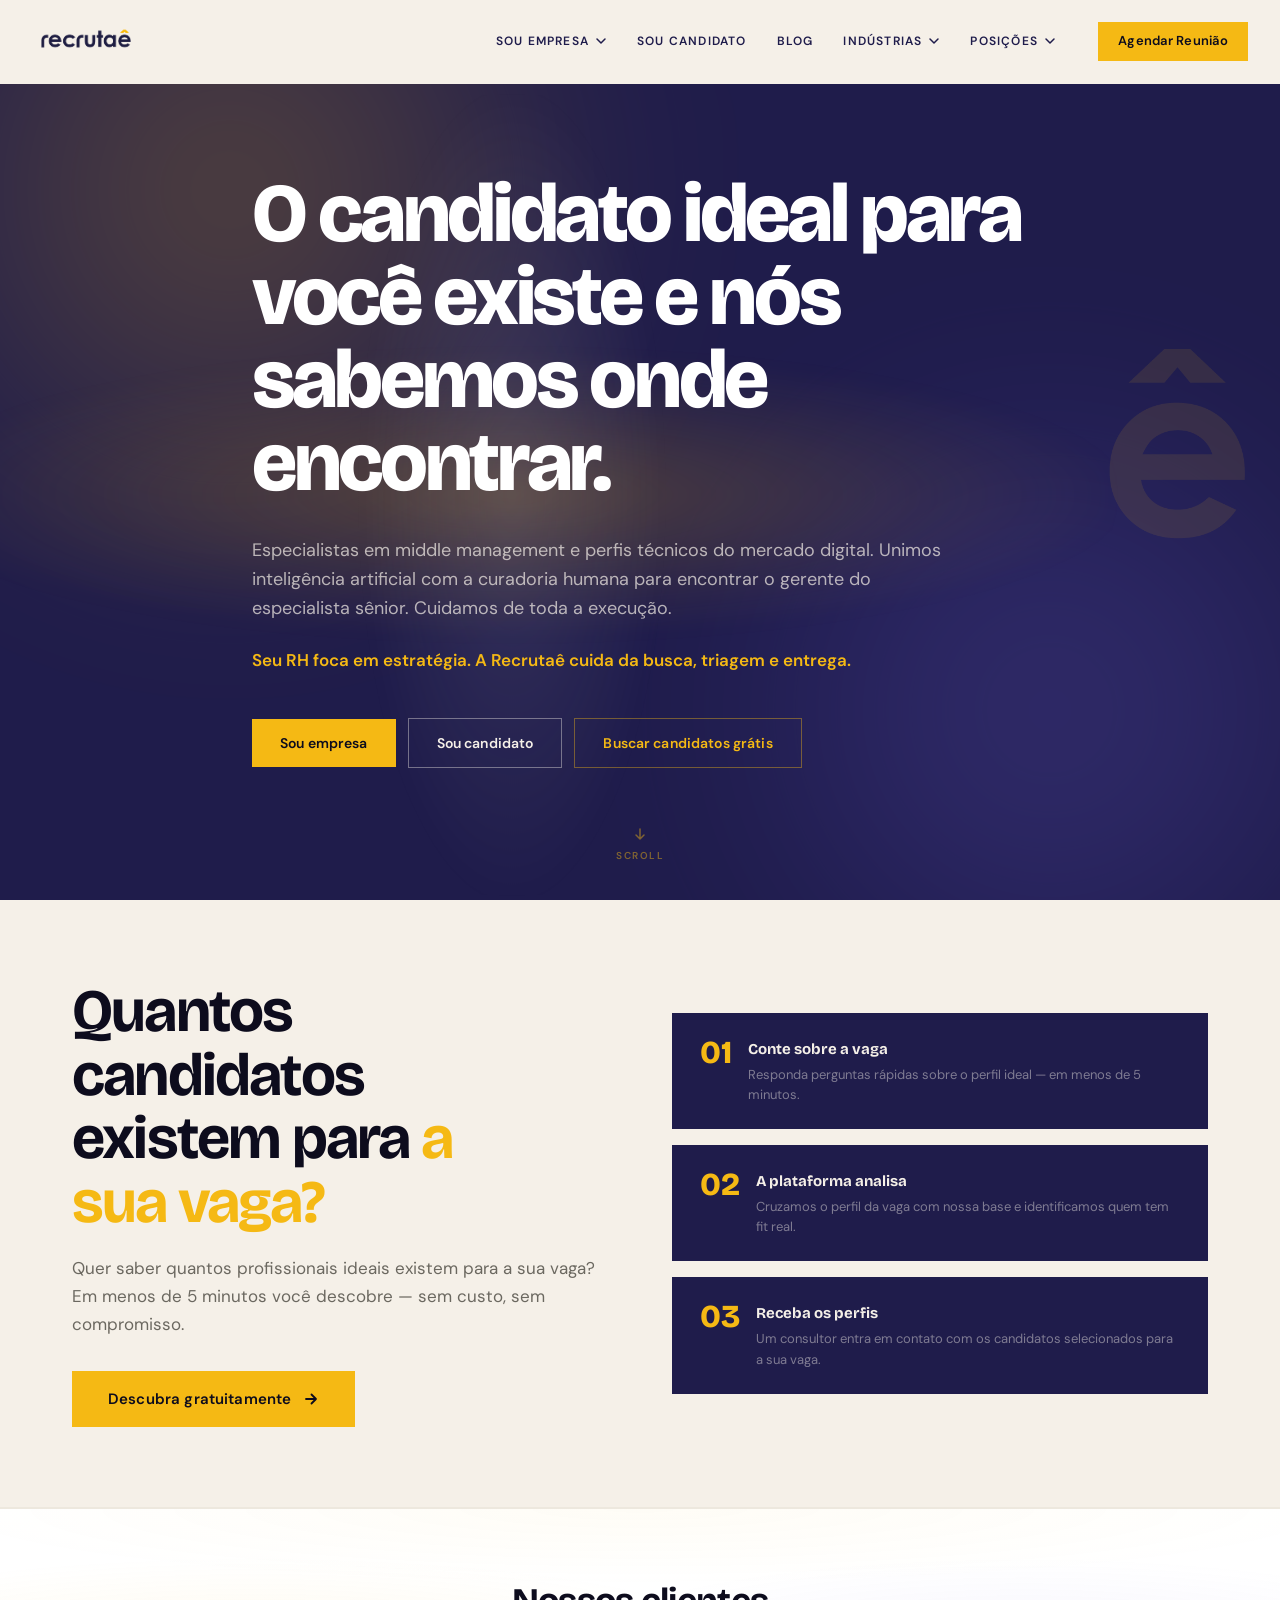
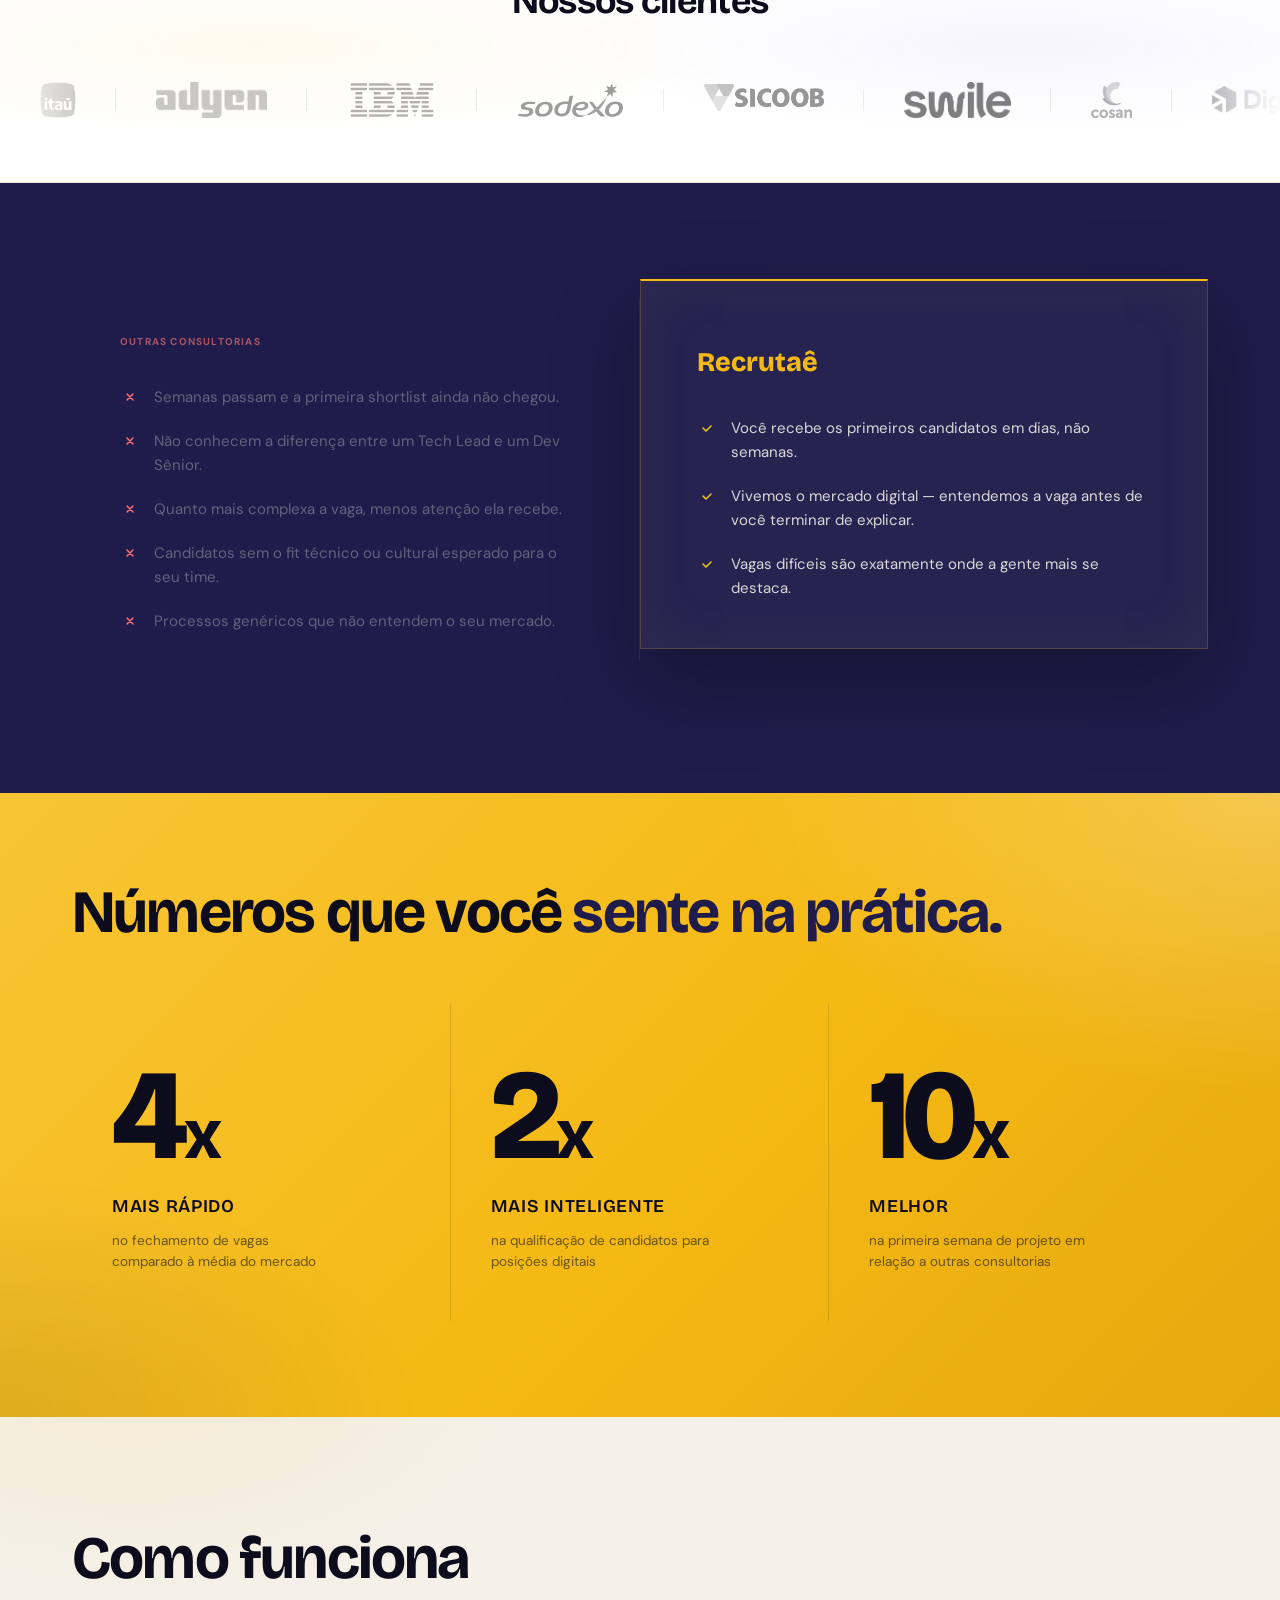
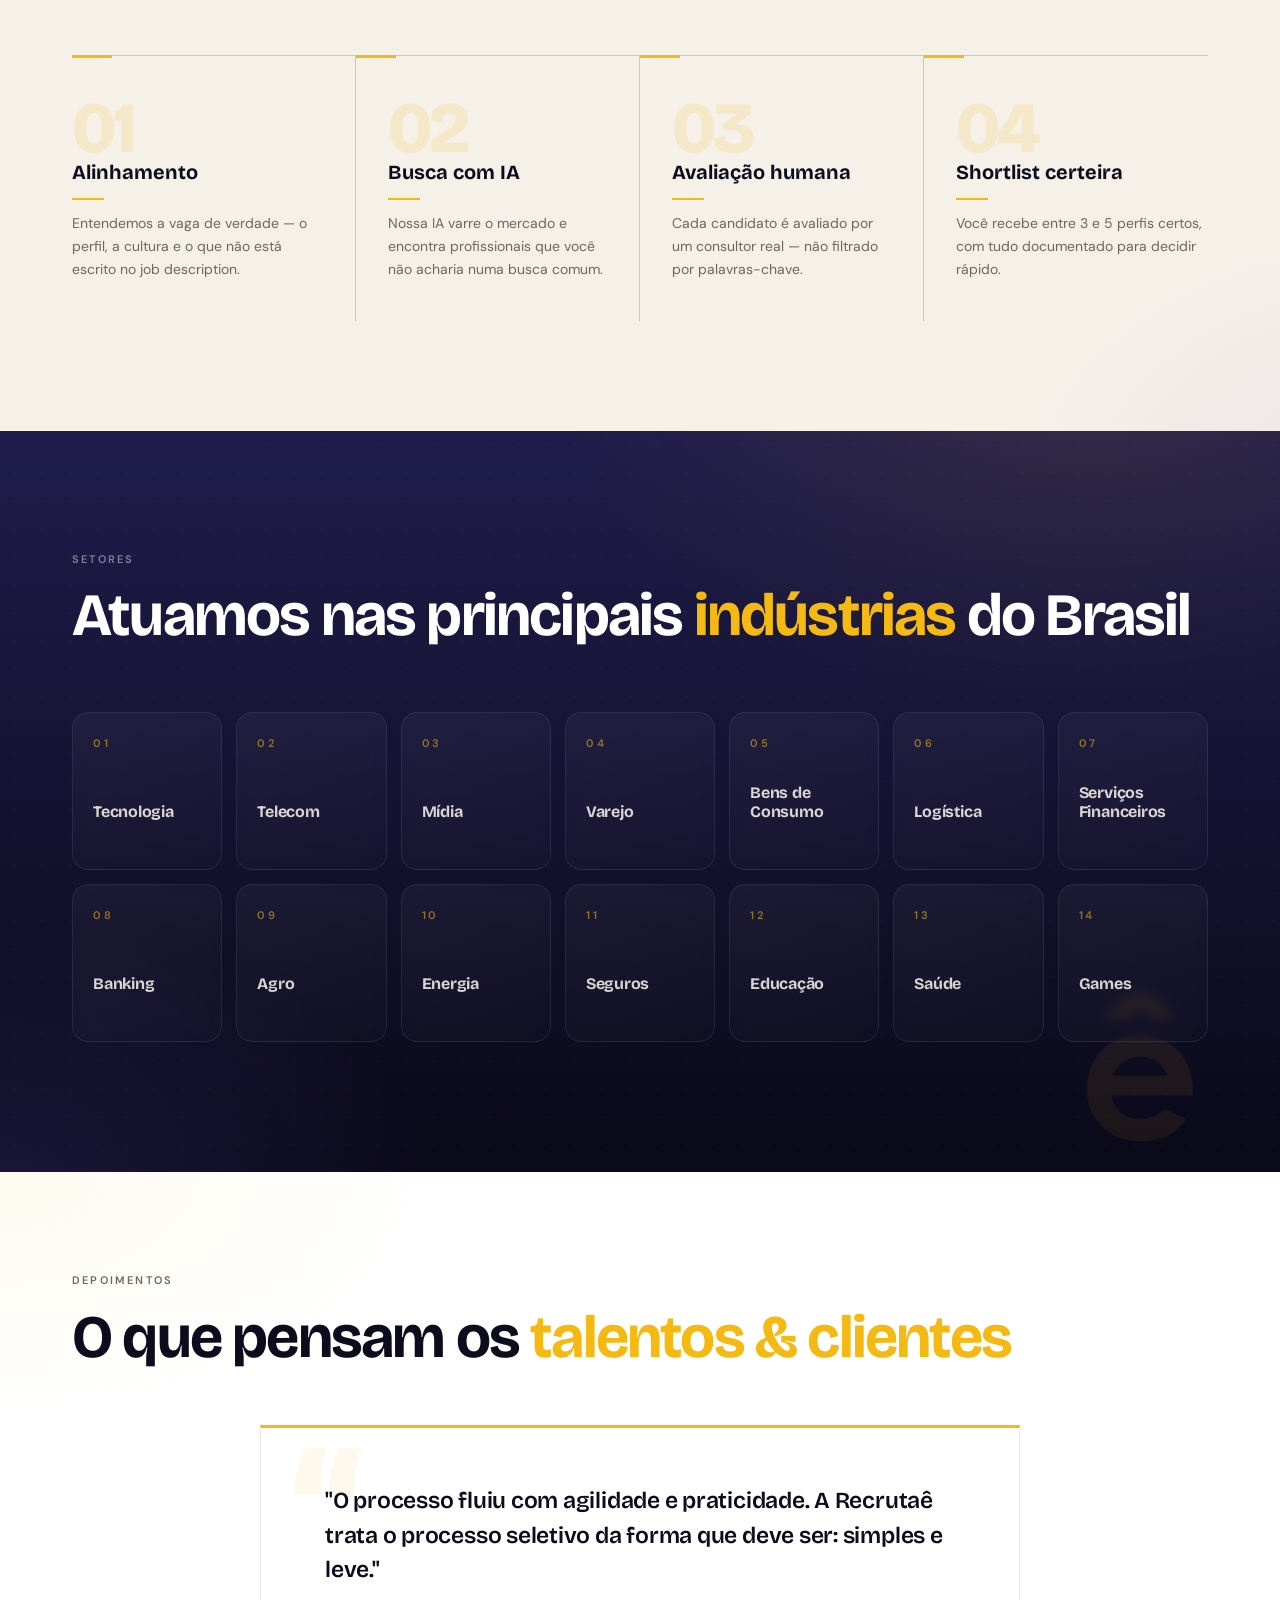
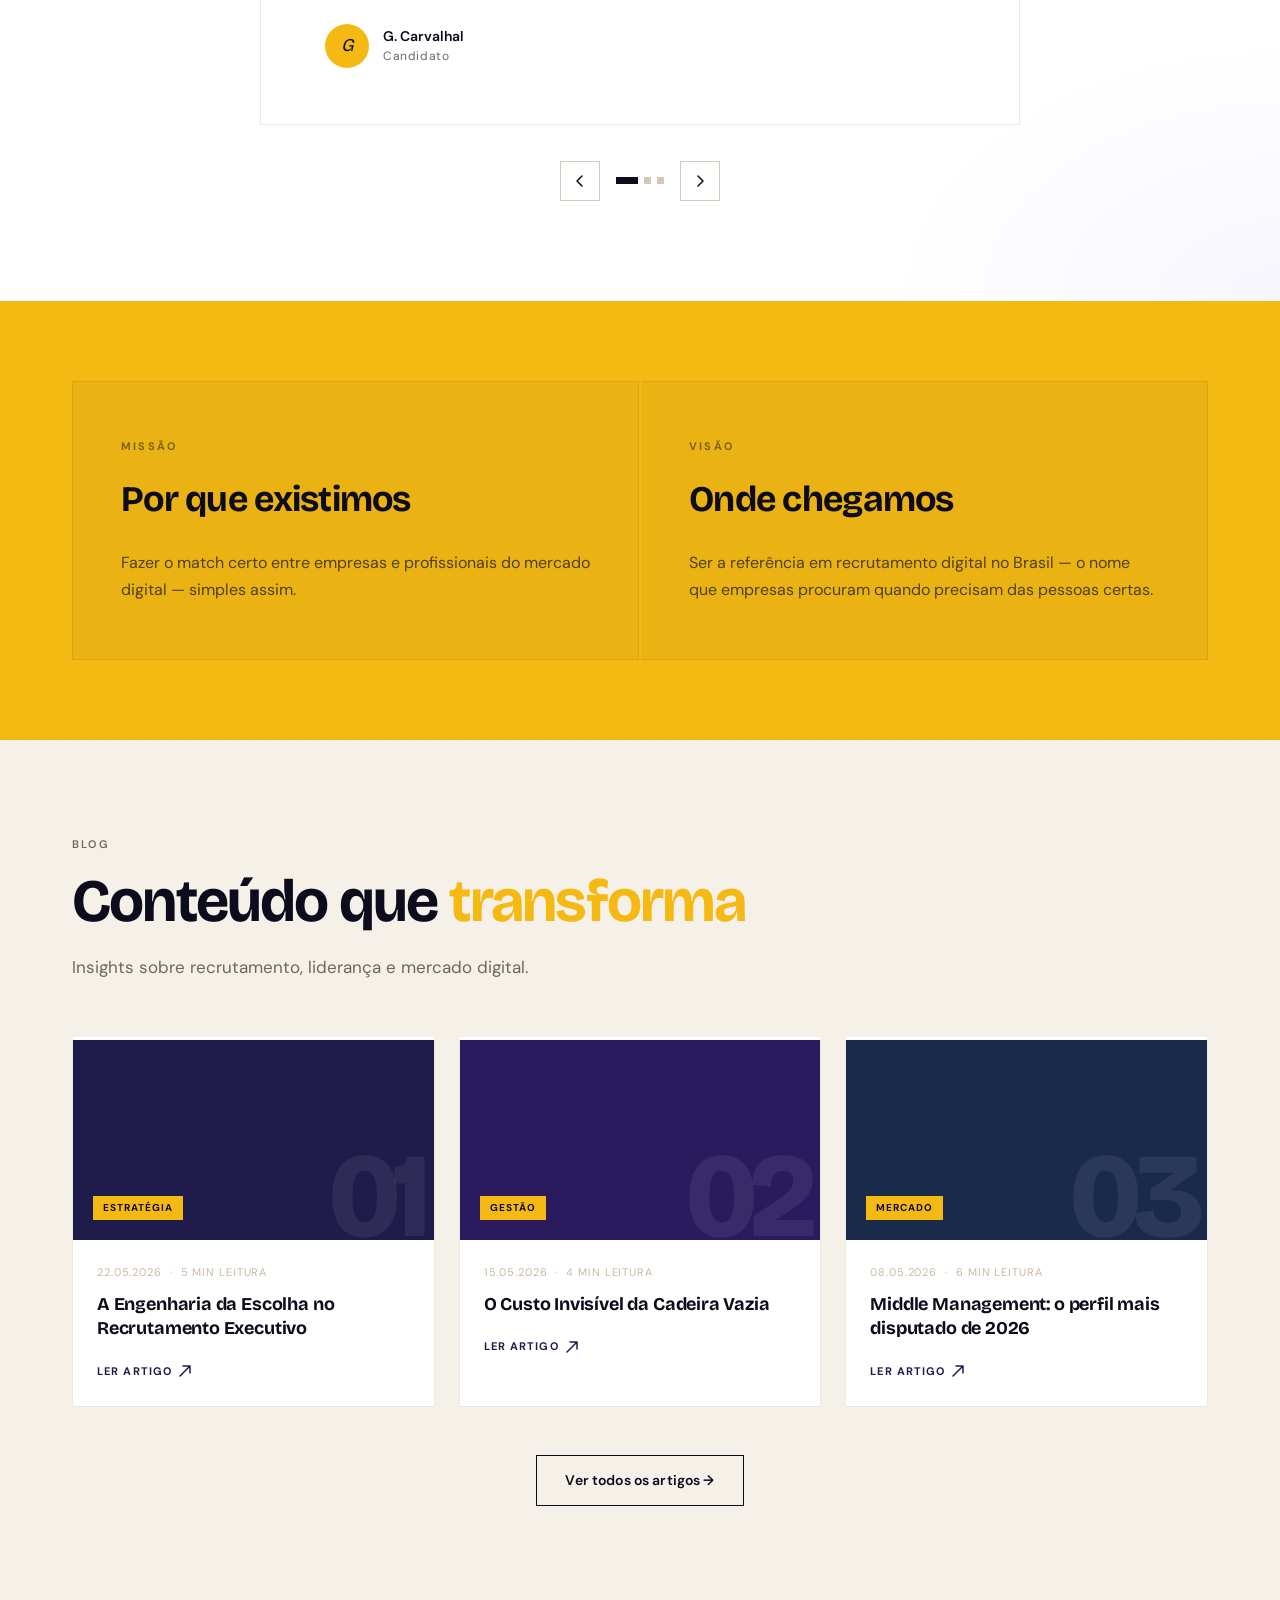
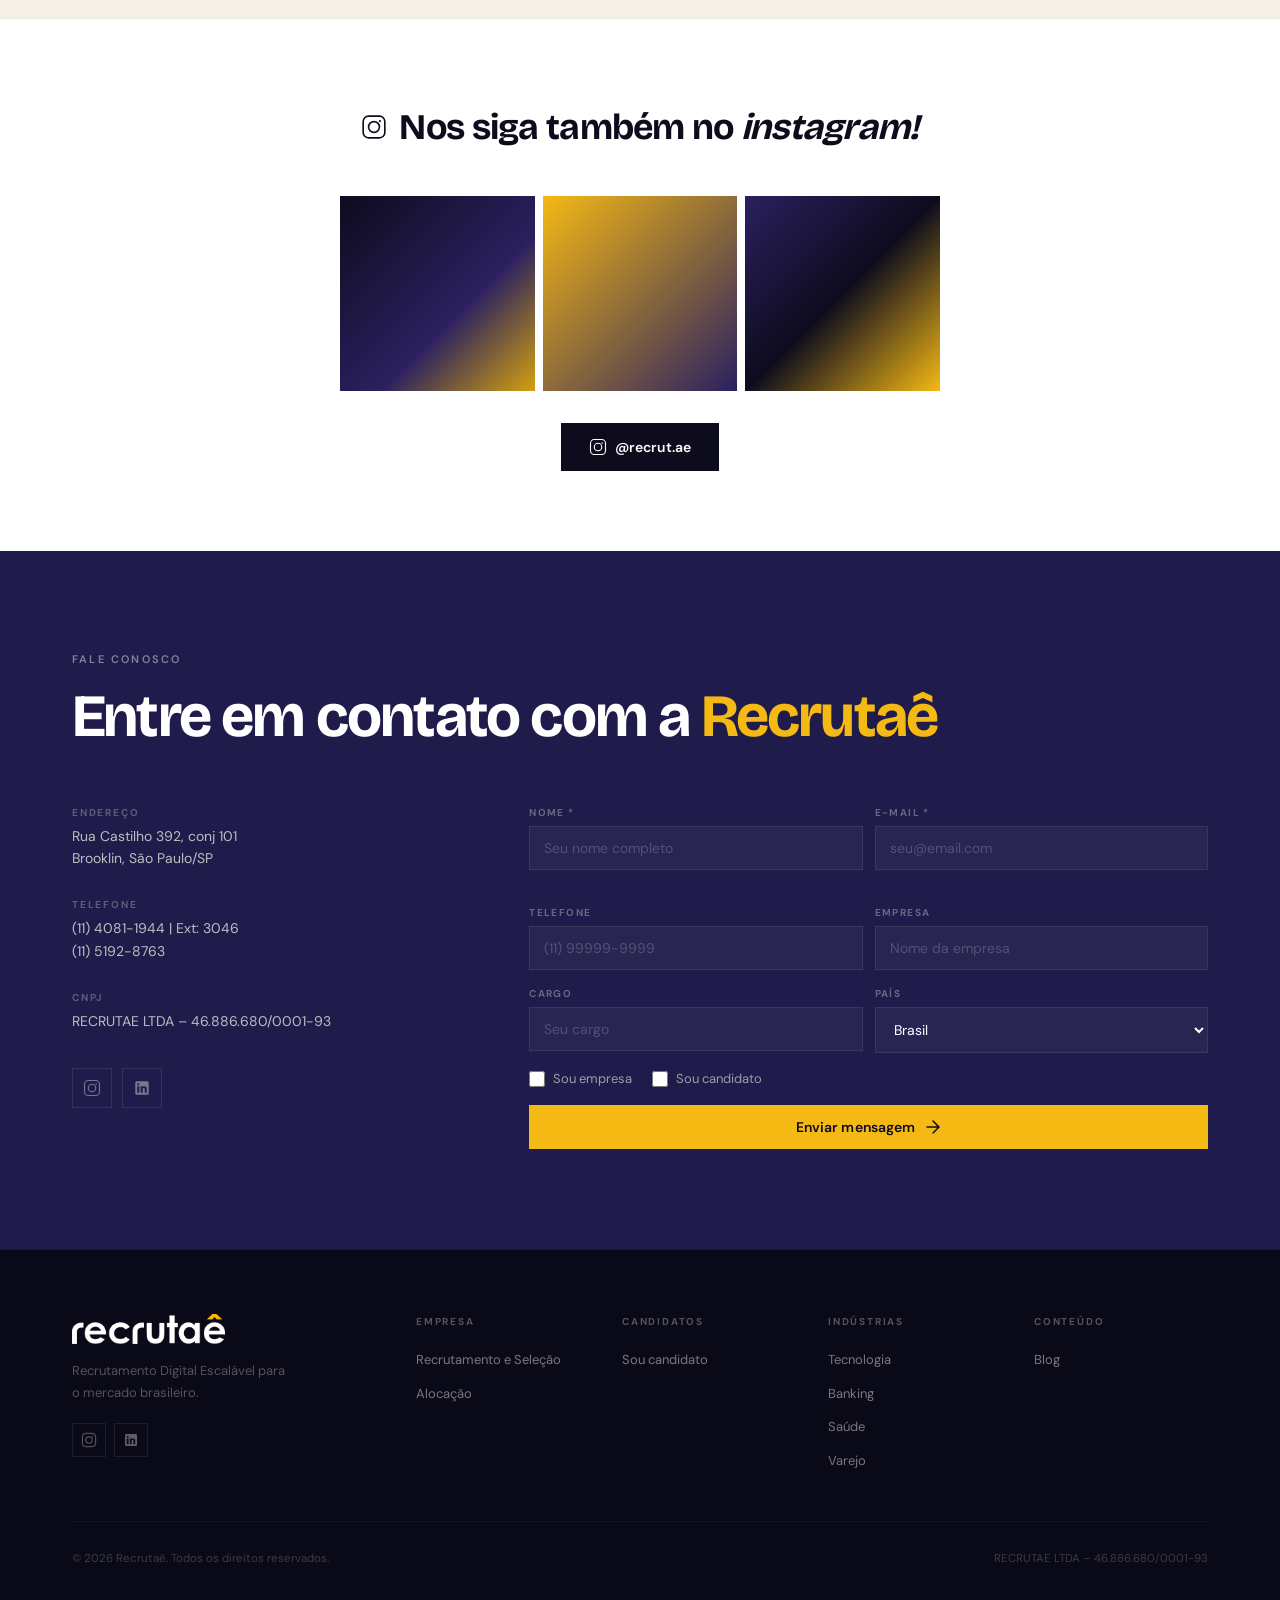
==== commit c2ab3bf1: "feat: update hero section and improve content clarity" ====
--- a/index.html
+++ b/index.html
@@ -101,29 +101,19 @@
       <div class="hero-watermark" aria-hidden="true"></div>
 
       <div class="hero-inner container">
-        <a href="index.html" class="hero-logo-wrap hero-anim d1" aria-label="Recrutaê — página inicial">
-          <img src="assets/logos/Recrutae horizontal 2026.png" alt="Recrutaê" class="hero-logo-img hero-logo-light">
-          <img src="assets/logos/Principal_Recrutae horizontal 2026.png" alt="Recrutaê" class="hero-logo-img hero-logo-dark">
-        </a>
-
-        <div class="hero-badge hero-anim d2">
-          <span class="badge-dot"></span>
-          Recrutamento Digital Escalável
-        </div>
-
-        <h1 class="hero-title hero-anim d3">
-          Feche posições complexas com candidatos <em>2x melhores</em> e <em>4x mais rápido.</em>
+        <h1 class="hero-title hero-anim d1">
+          O candidato ideal para você existe e nós sabemos onde encontrar.
         </h1>
 
-        <ul class="hero-bullets hero-anim d4">
-          <li class="hero-bullet">Especialistas em Middle Management e perfis técnicos do mercado digital.</li>
-          <li class="hero-bullet">Nossa IA busca, nossos consultores avaliam — você só entrevista quem realmente vale.</li>
-          <li class="hero-bullet">Do gerente ao especialista sênior: cuidamos de toda a execução.</li>
-
-        <p class="hero-tagline hero-anim d5">
+        <p class="hero-text hero-anim d2" style="font-size:18px; color:rgba(245,240,232,.7); margin-bottom:24px; max-width:700px; line-height:1.6">
+          Especialistas em middle management e perfis técnicos do mercado digital. Unimos inteligência artificial com a curadoria humana para encontrar o gerente do especialista sênior. Cuidamos de toda a execução.
+        </p>
+
+        <p class="hero-tagline hero-anim d3" style="font-weight:600; color:var(--gold)">
           Seu RH foca em estratégia. A Recrutaê cuida da busca, triagem e entrega.
-
-        <div class="hero-ctas hero-anim d6">
+        </p>
+
+        <div class="hero-ctas hero-anim d4">
           <a href="recrutamento-selecao.html" class="btn btn-gold">Sou empresa</a>
           <a href="sou-candidato.html" class="btn btn-outline-cream">Sou candidato</a>
           <a href="busca-candidatos.html" class="btn btn-outline-cream" style="border-color:rgba(245,185,20,.4);color:var(--gold)">Buscar candidatos grátis</a>
@@ -143,11 +133,10 @@
       <div class="container">
         <div style="display:grid;grid-template-columns:1fr 1fr;gap:64px;align-items:center" class="freemium-grid">
           <div class="animate-up">
-            <span class="label label-gold">gratuito</span>
             <h2 class="section-title" style="max-width:440px">Quantos candidatos existem para <em>a sua vaga?</em></h2>
             <p class="section-sub" style="margin-bottom:32px">Quer saber quantos profissionais ideais existem para a sua vaga? Em menos de 5 minutos você descobre — sem custo, sem compromisso.</p>
             <a href="busca-candidatos.html" class="btn btn-gold" style="font-size:15px;padding:16px 36px">
-              Começar busca de candidatos
+              Descubra gratuitamente
               <svg width="16" height="16" viewBox="0 0 16 16" fill="none" style="margin-left:4px"><path d="M3 8h10M8.5 3.5 13 8l-4.5 4.5" stroke="currentColor" stroke-width="1.8" stroke-linecap="round" stroke-linejoin="round"/></svg>
             </a>
           </div>
@@ -186,9 +175,7 @@
     <!-- ===== CLIENTS MARQUEE ===== -->
     <section class="clients" id="clientes">
       <div class="clients-header animate-up">
-        <p class="clients-label">empresas</p>
-        <p class="clients-headline">que confiam em nós</p>
-        <div class="clients-divider"></div>
+        <p class="clients-headline">Nossos clientes</p>
       </div>
       <div class="marquee-wrapper">
         <div class="marquee-track" id="marqueeTrack">
@@ -229,11 +216,6 @@
     <!-- ===== COMPARISON ===== -->
     <section class="comparison" id="sobre">
       <div class="container">
-        <div class="comparison-header animate-up">
-          <span class="label label-light">Por que a Recrutaê</span>
-          <h2 class="section-title" style="color:var(--white)">Recrutamento que <em>realmente funciona</em></h2>
-          <p class="section-sub" style="color:rgba(245,240,232,.5)">O que muda quando você trabalha com uma consultoria especializada</p>
-        </div>
         <div class="comparison-grid">
           <div class="comp-col comp-col-other animate-up">
             <div class="comp-head">
@@ -252,12 +234,19 @@
                 <svg class="comp-icon" viewBox="0 0 20 20" fill="none"><circle cx="10" cy="10" r="10" fill="#F87171" fill-opacity=".15"/><path d="M7 7l6 6M13 7l-6 6" stroke="#F87171" stroke-width="1.5" stroke-linecap="round"/></svg>
                 Quanto mais complexa a vaga, menos atenção ela recebe.
               </li>
+              <li class="comp-item comp-item-bad">
+                <svg class="comp-icon" viewBox="0 0 20 20" fill="none"><circle cx="10" cy="10" r="10" fill="#F87171" fill-opacity=".15"/><path d="M7 7l6 6M13 7l-6 6" stroke="#F87171" stroke-width="1.5" stroke-linecap="round"/></svg>
+                Candidatos sem o fit técnico ou cultural esperado para o seu time.
+              </li>
+              <li class="comp-item comp-item-bad">
+                <svg class="comp-icon" viewBox="0 0 20 20" fill="none"><circle cx="10" cy="10" r="10" fill="#F87171" fill-opacity=".15"/><path d="M7 7l6 6M13 7l-6 6" stroke="#F87171" stroke-width="1.5" stroke-linecap="round"/></svg>
+                Processos genéricos que não entendem o seu mercado.
+              </li>
             </ul>
           </div>
           <div class="comp-col comp-col-recrutae animate-up stagger-1">
             <div class="comp-head">
-              <span class="comp-tag comp-tag-good">Recrutaê</span>
-              <p class="comp-title gold-title">Na Recrutaê é diferente</p>
+              <p class="comp-title gold-title">Recrutaê</p>
             </div>
             <ul class="comp-list">
               <li class="comp-item comp-item-good">
@@ -282,9 +271,7 @@
     <section class="metrics" id="resultados">
       <div class="container">
         <div class="metrics-header animate-up">
-          <span class="label label-gold">Resultados comprovados</span>
           <h2 class="section-title">Números que você <em>sente na prática.</em></h2>
-          <p class="section-sub">Nossos clientes notam a diferença logo nas primeiras entrevistas.</p>
         </div>
         <div class="metrics-grid">
           <div class="metric-item animate-up">
@@ -316,9 +303,7 @@
     <section class="process" id="como-funciona">
       <div class="container">
         <div class="process-header animate-up">
-          <span class="label">Como funciona</span>
-          <h2 class="section-title">Processo <em>híbrido</em> que entrega resultado</h2>
-          <p class="section-sub">Nada de caixa-preta. Você acompanha cada etapa e sabe exatamente o que está acontecendo.</p>
+          <h2 class="section-title">Como funciona</h2>
         </div>
         <div class="process-grid">
           <div class="process-step animate-up">
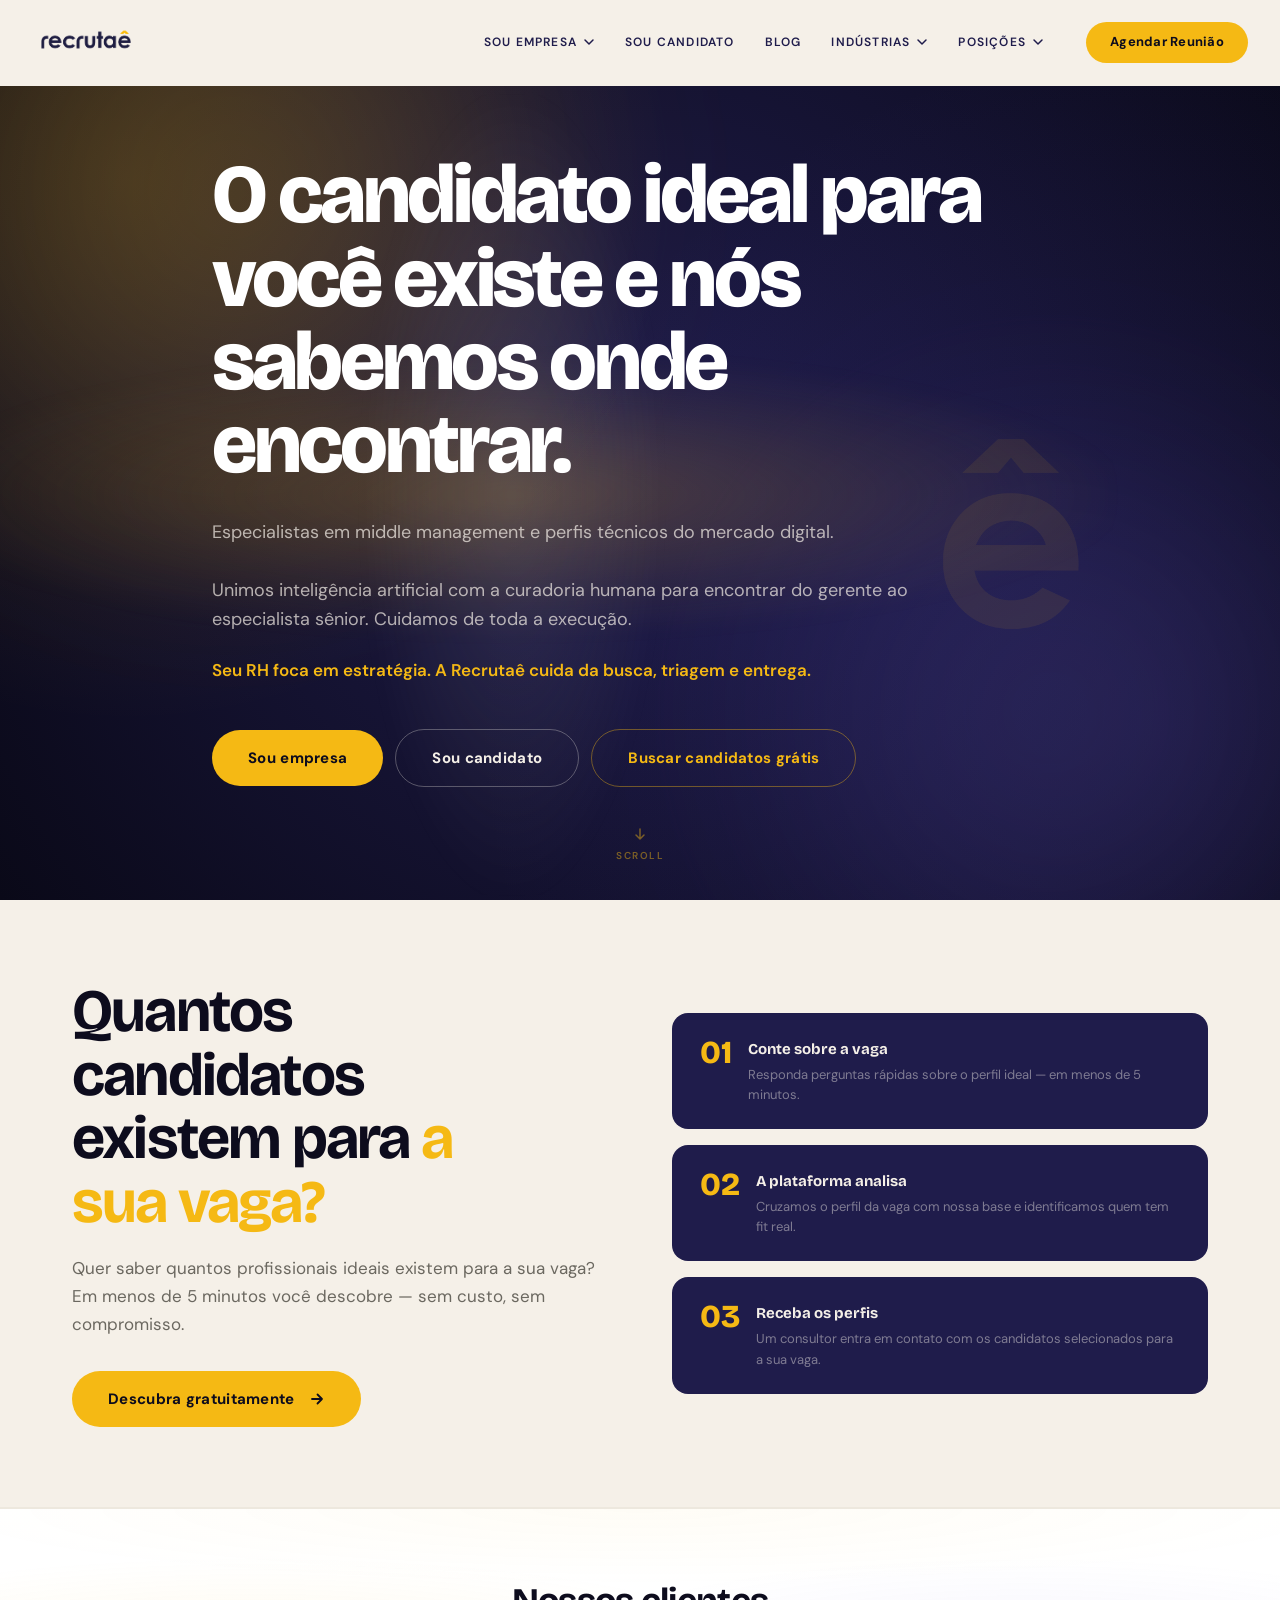
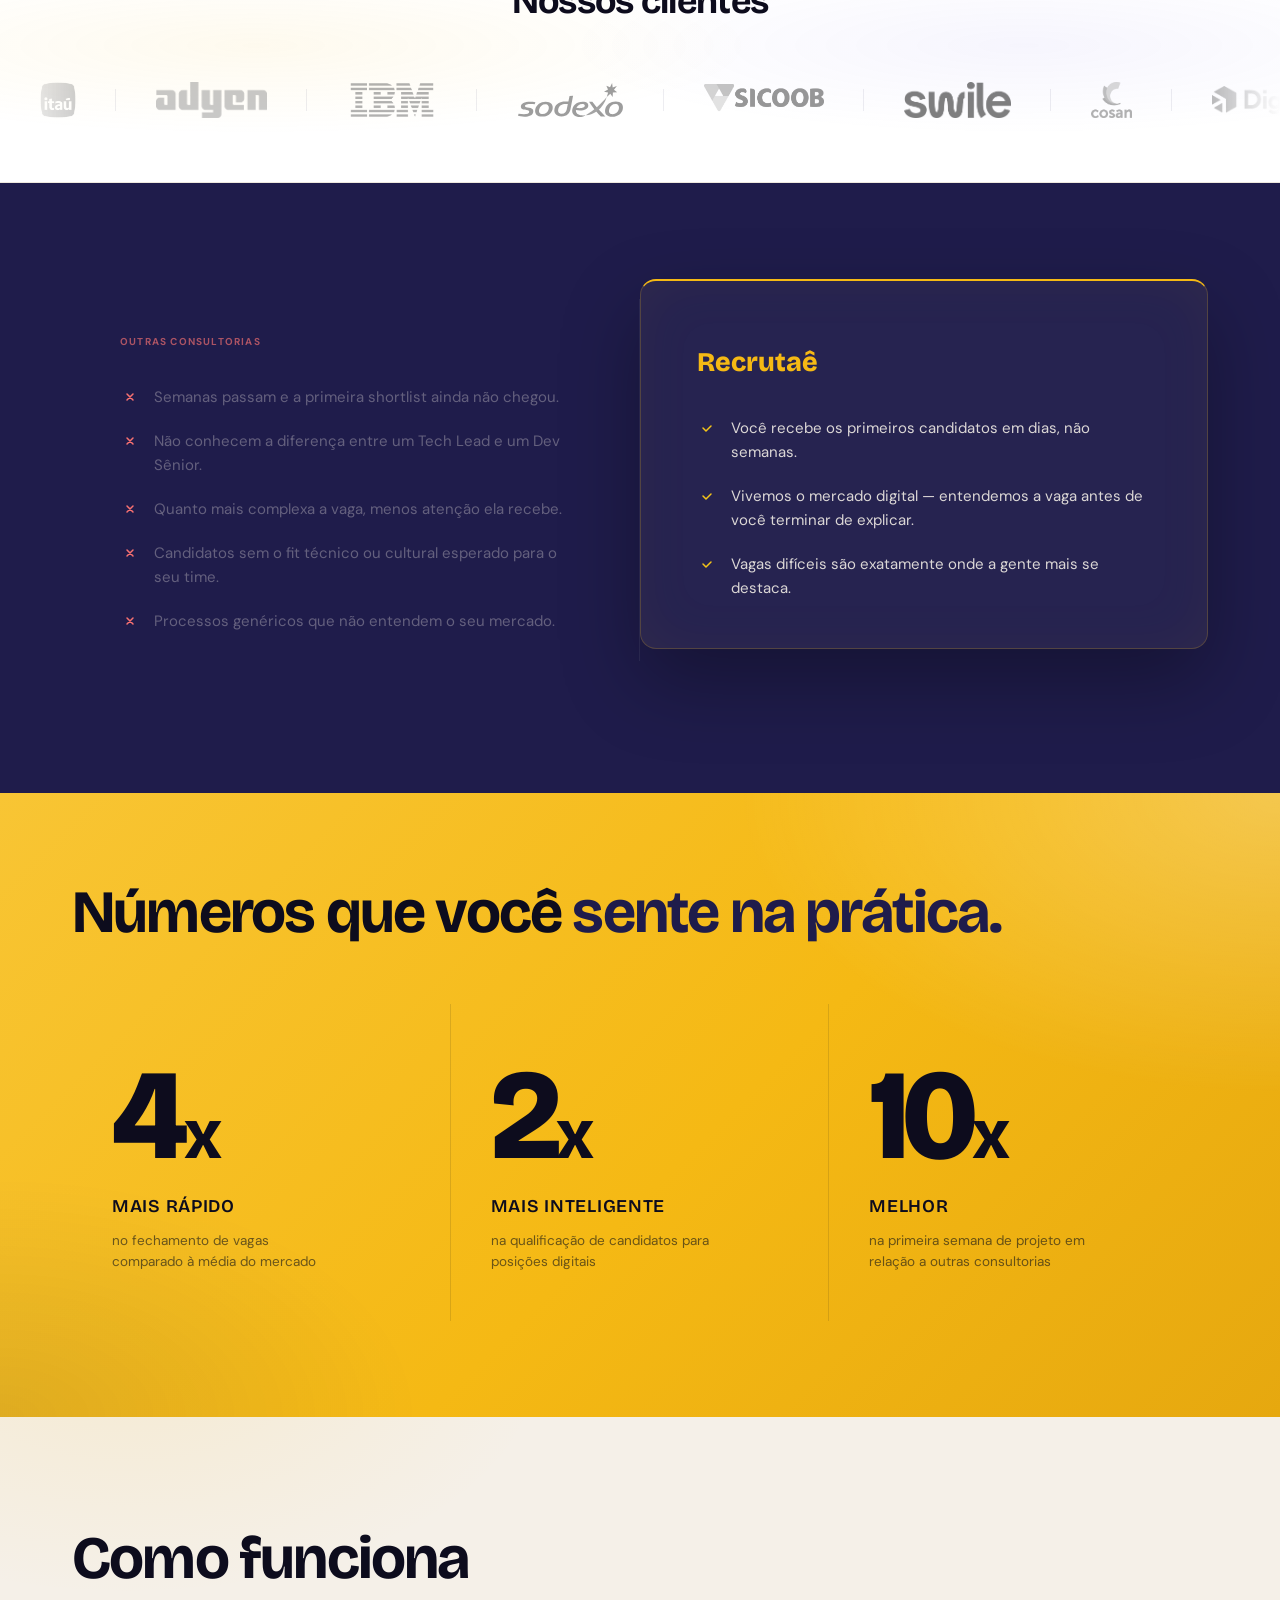
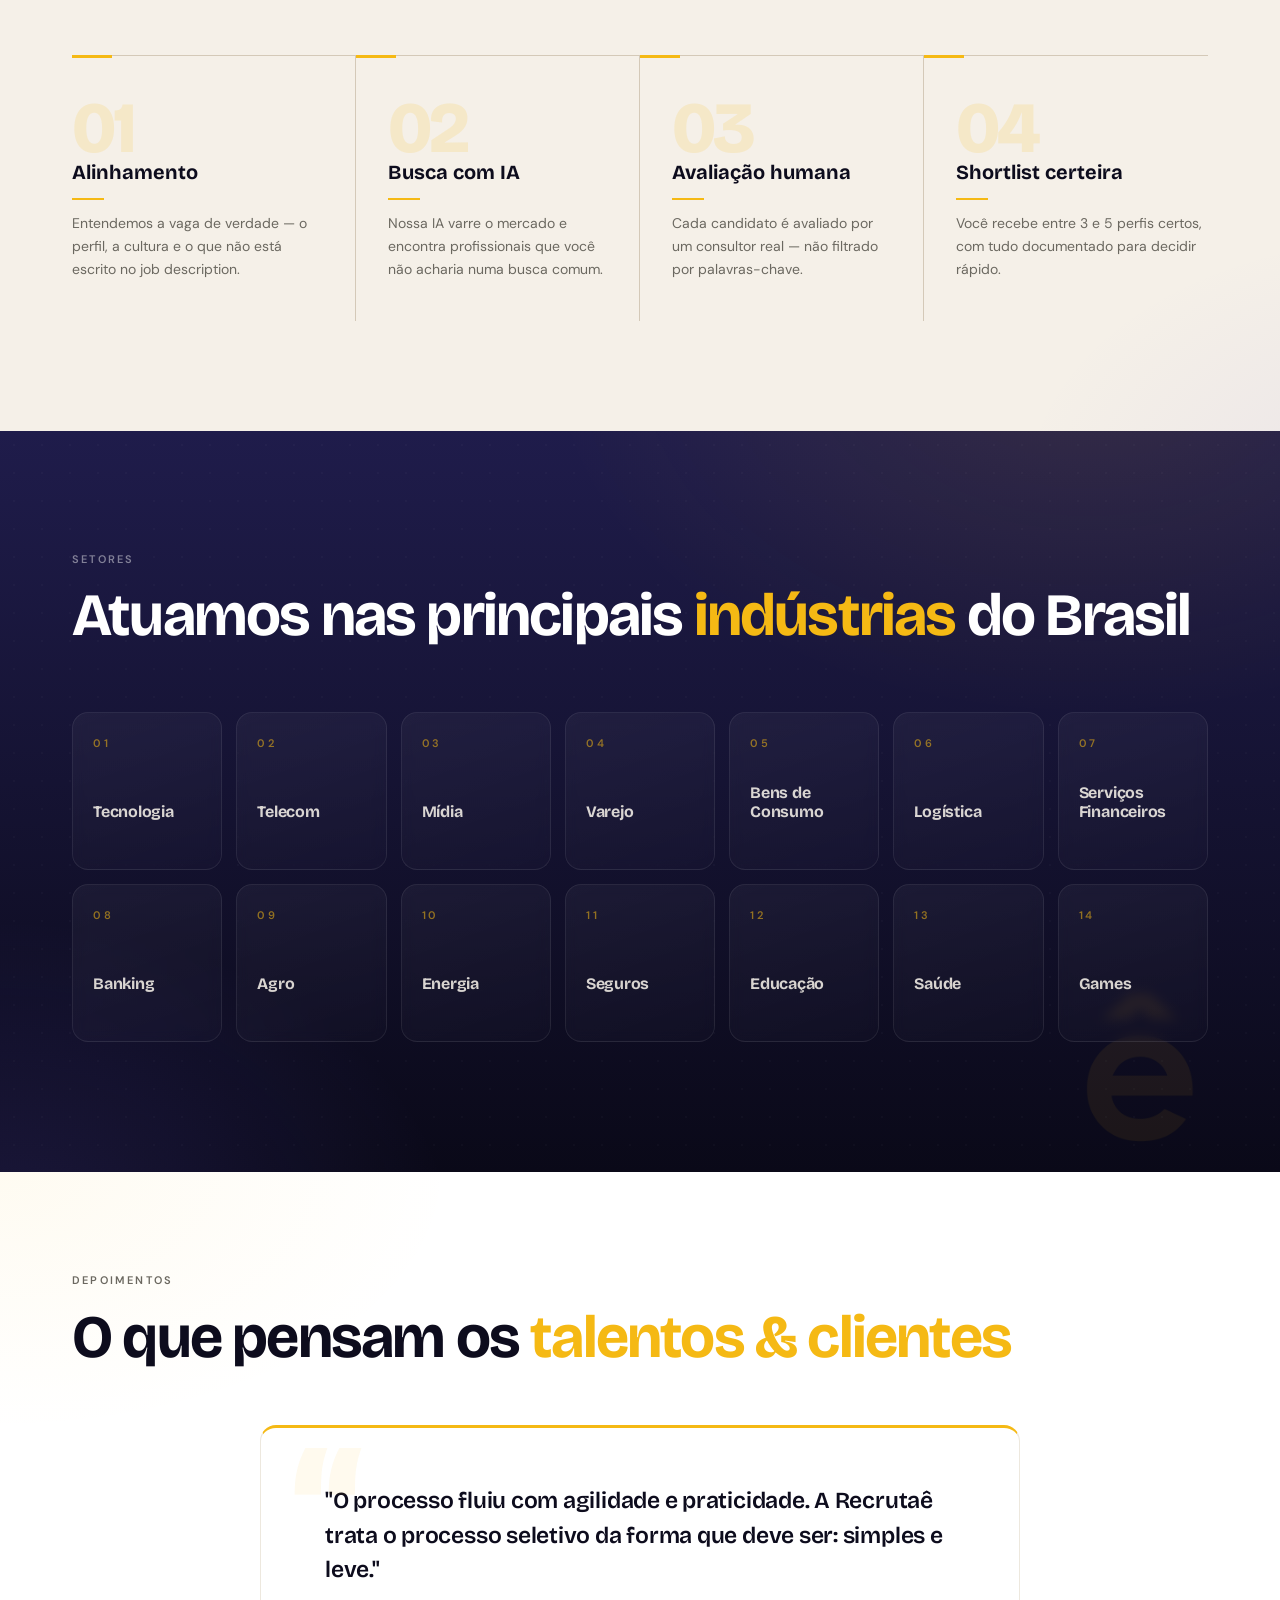
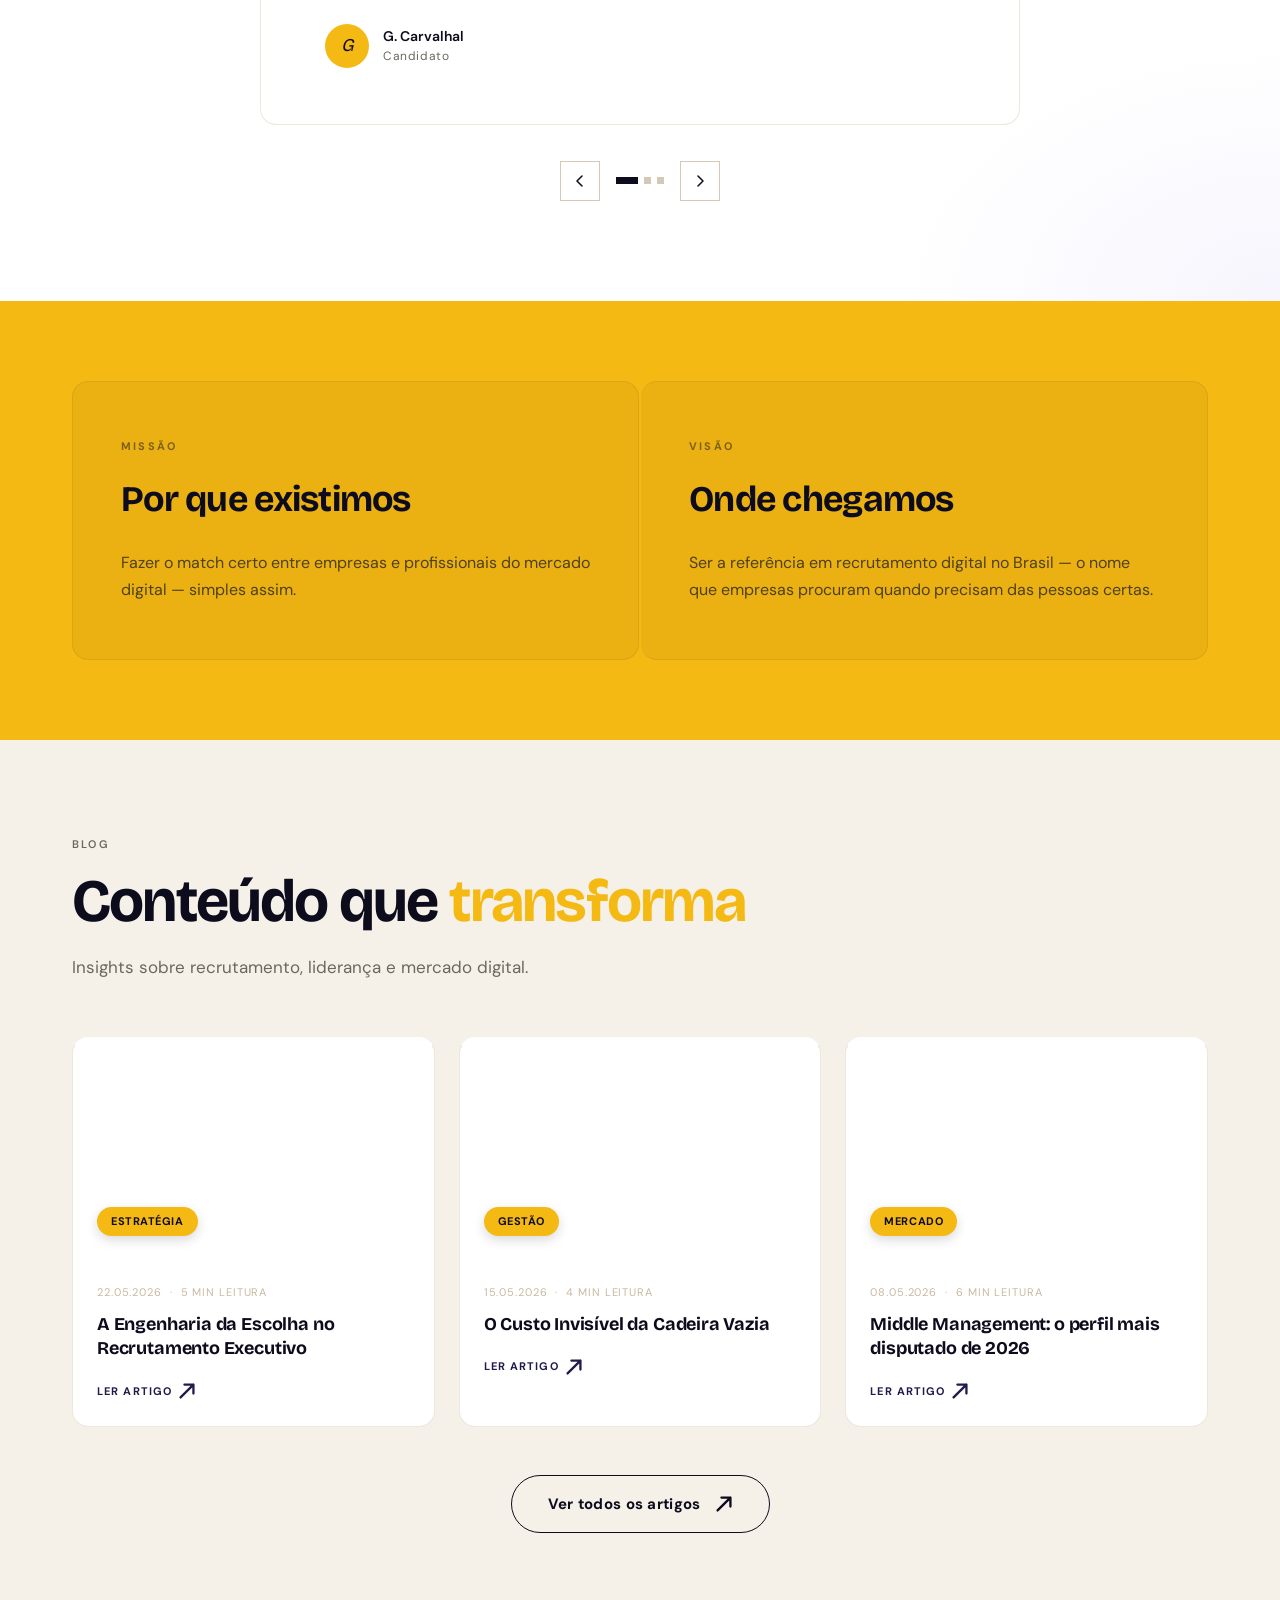
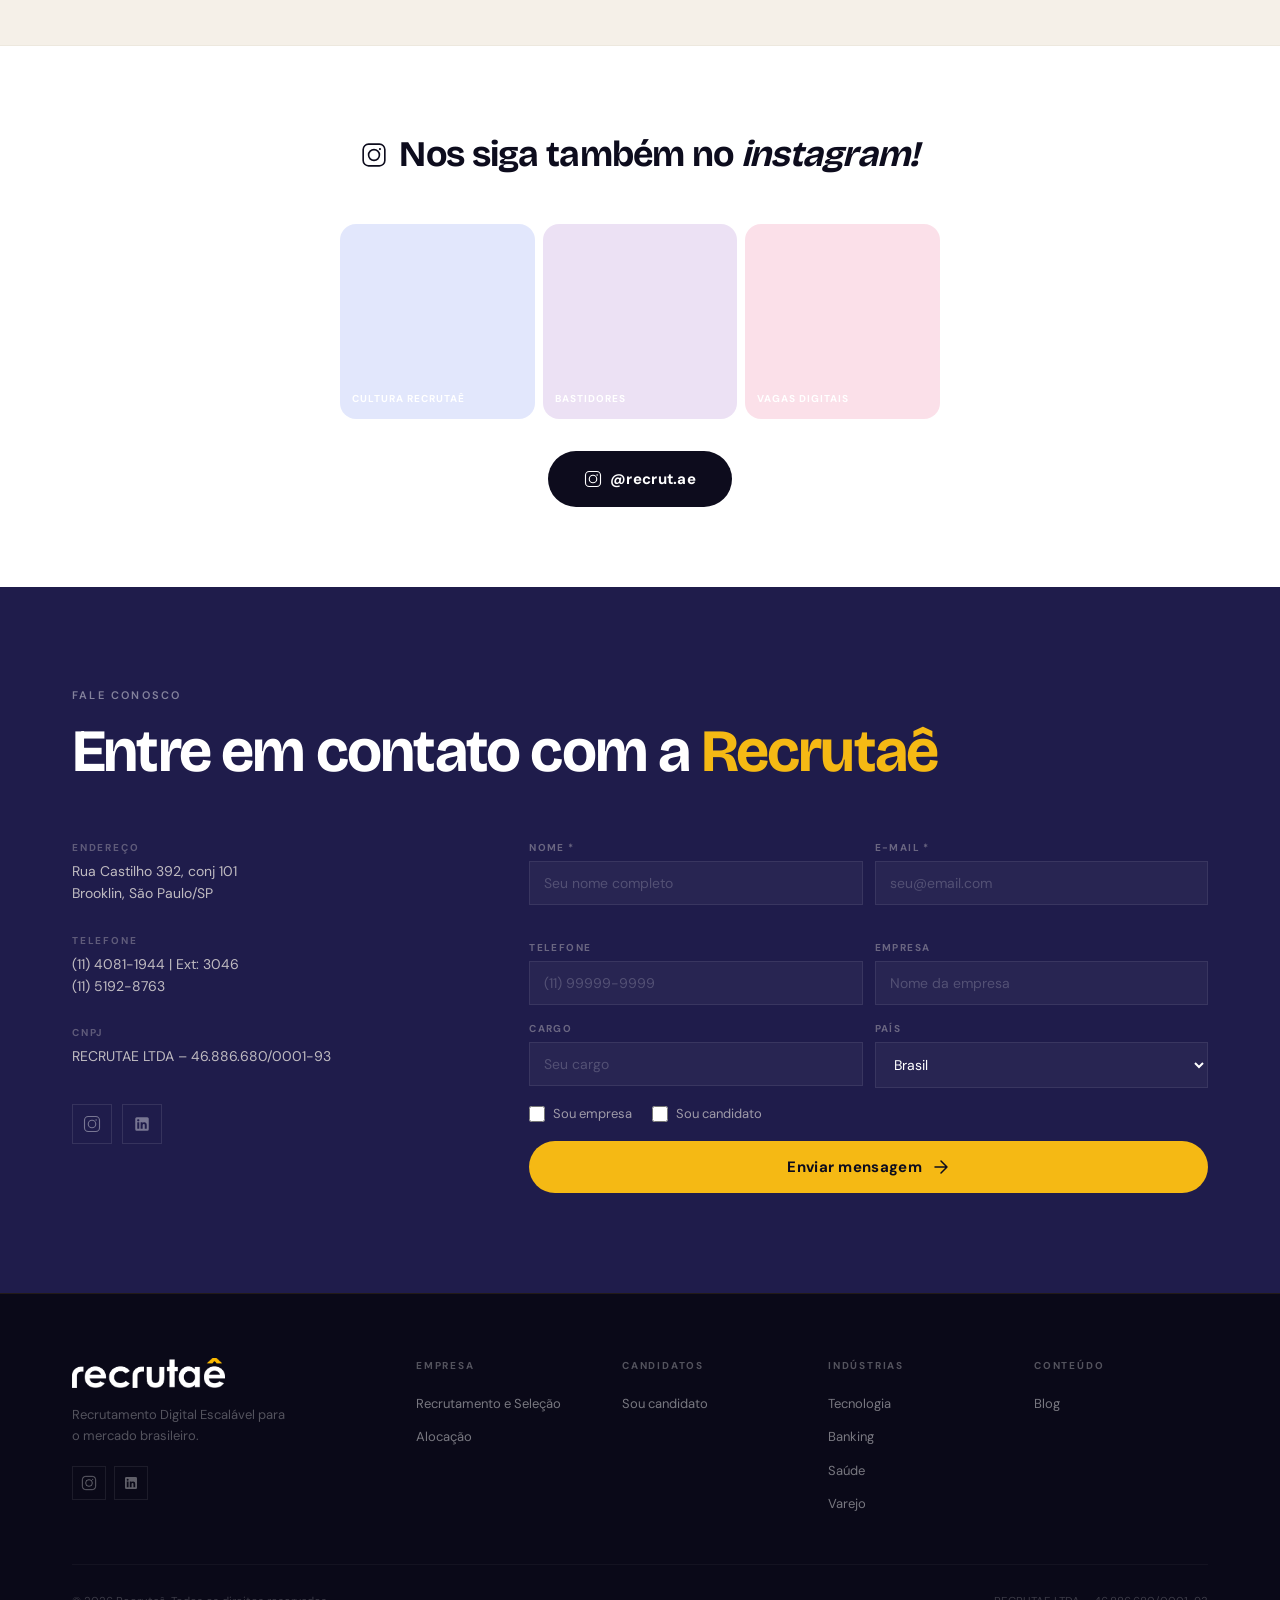
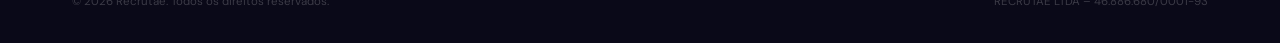
==== commit 44287b27: "feat: enhance UI elements and improve script functionality" ====
--- a/index.html
+++ b/index.html
@@ -100,13 +100,13 @@
       <div class="hero-glow-beam" aria-hidden="true"></div>
       <div class="hero-watermark" aria-hidden="true"></div>
 
-      <div class="hero-inner container">
+      <div class="hero-inner container reveal-right">
         <h1 class="hero-title hero-anim d1">
           O candidato ideal para você existe e nós sabemos onde encontrar.
         </h1>
 
         <p class="hero-text hero-anim d2" style="font-size:18px; color:rgba(245,240,232,.7); margin-bottom:24px; max-width:700px; line-height:1.6">
-          Especialistas em middle management e perfis técnicos do mercado digital. Unimos inteligência artificial com a curadoria humana para encontrar o gerente do especialista sênior. Cuidamos de toda a execução.
+          Especialistas em middle management e perfis técnicos do mercado digital. <br> <br>  Unimos inteligência artificial com a curadoria humana para encontrar do gerente ao especialista sênior. Cuidamos de toda a execução. <br> 
         </p>
 
         <p class="hero-tagline hero-anim d3" style="font-weight:600; color:var(--gold)">
@@ -141,21 +141,21 @@
             </a>
           </div>
           <div class="animate-up" style="display:flex;flex-direction:column;gap:16px">
-            <div style="background:var(--navy);padding:24px 28px;display:flex;align-items:flex-start;gap:16px">
+            <div style="background:var(--navy);padding:24px 28px;display:flex;align-items:flex-start;gap:16px;border-radius:16px">
               <span style="font-family:var(--font-display);font-size:32px;font-weight:800;color:var(--gold);line-height:1;flex-shrink:0">01</span>
               <div>
                 <p style="font-family:var(--font-display);font-size:15px;font-weight:700;color:var(--cream);margin-bottom:4px">Conte sobre a vaga</p>
                 <p style="font-size:13px;color:rgba(245,240,232,.45);line-height:1.55;margin:0">Responda perguntas rápidas sobre o perfil ideal — em menos de 5 minutos.</p>
               </div>
             </div>
-            <div style="background:var(--navy);padding:24px 28px;display:flex;align-items:flex-start;gap:16px">
+            <div style="background:var(--navy);padding:24px 28px;display:flex;align-items:flex-start;gap:16px;border-radius:16px">
               <span style="font-family:var(--font-display);font-size:32px;font-weight:800;color:var(--gold);line-height:1;flex-shrink:0">02</span>
               <div>
                 <p style="font-family:var(--font-display);font-size:15px;font-weight:700;color:var(--cream);margin-bottom:4px">A plataforma analisa</p>
                 <p style="font-size:13px;color:rgba(245,240,232,.45);line-height:1.55;margin:0">Cruzamos o perfil da vaga com nossa base e identificamos quem tem fit real.</p>
               </div>
             </div>
-            <div style="background:var(--navy);padding:24px 28px;display:flex;align-items:flex-start;gap:16px">
+            <div style="background:var(--navy);padding:24px 28px;display:flex;align-items:flex-start;gap:16px;border-radius:16px">
               <span style="font-family:var(--font-display);font-size:32px;font-weight:800;color:var(--gold);line-height:1;flex-shrink:0">03</span>
               <div>
                 <p style="font-family:var(--font-display);font-size:15px;font-weight:700;color:var(--cream);margin-bottom:4px">Receba os perfis</p>
@@ -432,47 +432,46 @@
         </div>
         <div class="blog-grid">
           <article class="blog-card animate-up">
-            <div class="blog-thumb" style="background:var(--navy)">
-              <span class="blog-thumb-num">01</span>
+            <div class="blog-thumb" style="background-image: url('https://images.unsplash.com/photo-1521737604893-d14cc237f11d?auto=format&fit=crop&w=800&q=80')">
               <span class="blog-cat">Estratégia</span>
             </div>
             <div class="blog-body">
               <div class="blog-meta"><span>22.05.2026</span><span>·</span><span>5 min leitura</span></div>
               <h3 class="blog-title">A Engenharia da Escolha no Recrutamento Executivo</h3>
               <a href="blog-post.html" class="blog-link">Ler artigo
-                <svg width="14" height="14" viewBox="0 0 14 14" fill="none"><path d="M2 12L12 2M12 2H5M12 2v7" stroke="currentColor" stroke-width="1.5" stroke-linecap="round" stroke-linejoin="round"/></svg>
+                <svg width="18" height="18" viewBox="0 0 14 14" fill="none"><path d="M2 12L12 2M12 2H5M12 2v7" stroke="currentColor" stroke-width="1.8" stroke-linecap="round" stroke-linejoin="round"/></svg>
               </a>
             </div>
           </article>
           <article class="blog-card animate-up stagger-1">
-            <div class="blog-thumb" style="background:#2A1A5E">
-              <span class="blog-thumb-num">02</span>
+            <div class="blog-thumb" style="background-image: url('https://images.unsplash.com/photo-1454165833767-027ffea9e77b?auto=format&fit=crop&w=800&q=80')">
               <span class="blog-cat">Gestão</span>
             </div>
             <div class="blog-body">
               <div class="blog-meta"><span>15.05.2026</span><span>·</span><span>4 min leitura</span></div>
               <h3 class="blog-title">O Custo Invisível da Cadeira Vazia</h3>
-              <a href="blog.html" class="blog-link">Ler artigo
-                <svg width="14" height="14" viewBox="0 0 14 14" fill="none"><path d="M2 12L12 2M12 2H5M12 2v7" stroke="currentColor" stroke-width="1.5" stroke-linecap="round" stroke-linejoin="round"/></svg>
+              <a href="blog-post.html" class="blog-link">Ler artigo
+                <svg width="18" height="18" viewBox="0 0 14 14" fill="none"><path d="M2 12L12 2M12 2H5M12 2v7" stroke="currentColor" stroke-width="1.8" stroke-linecap="round" stroke-linejoin="round"/></svg>
               </a>
             </div>
           </article>
           <article class="blog-card animate-up stagger-2">
-            <div class="blog-thumb" style="background:#1A2A4B">
-              <span class="blog-thumb-num">03</span>
+            <div class="blog-thumb" style="background-image: url('https://images.unsplash.com/photo-1551434678-e076c223a692?auto=format&fit=crop&w=800&q=80')">
               <span class="blog-cat">Mercado</span>
             </div>
             <div class="blog-body">
               <div class="blog-meta"><span>08.05.2026</span><span>·</span><span>6 min leitura</span></div>
               <h3 class="blog-title">Middle Management: o perfil mais disputado de 2026</h3>
-              <a href="blog.html" class="blog-link">Ler artigo
-                <svg width="14" height="14" viewBox="0 0 14 14" fill="none"><path d="M2 12L12 2M12 2H5M12 2v7" stroke="currentColor" stroke-width="1.5" stroke-linecap="round" stroke-linejoin="round"/></svg>
+              <a href="blog-post.html" class="blog-link">Ler artigo
+                <svg width="18" height="18" viewBox="0 0 14 14" fill="none"><path d="M2 12L12 2M12 2H5M12 2v7" stroke="currentColor" stroke-width="1.8" stroke-linecap="round" stroke-linejoin="round"/></svg>
               </a>
             </div>
           </article>
         </div>
         <div class="blog-cta animate-up">
-          <a href="blog.html" class="btn btn-outline-black">Ver todos os artigos →</a>
+          <a href="blog.html" class="btn btn-outline-black">Ver todos os artigos
+            <svg width="18" height="18" viewBox="0 0 14 14" fill="none" style="margin-left:4px"><path d="M2 12L12 2M12 2H5M12 2v7" stroke="currentColor" stroke-width="1.8" stroke-linecap="round" stroke-linejoin="round"/></svg>
+          </a>
         </div>
       </div>
     </section>
@@ -484,18 +483,20 @@
           <svg width="26" height="26" viewBox="0 0 24 24" fill="none"><rect x="2" y="2" width="20" height="20" rx="5" stroke="currentColor" stroke-width="1.5"/><circle cx="12" cy="12" r="5" stroke="currentColor" stroke-width="1.5"/><circle cx="17.5" cy="6.5" r="1" fill="currentColor"/></svg>
           <p class="insta-title">Nos siga também no <em>instagram!</em></p>
         </div>
+        
         <div class="insta-grid animate-up">
-          <a href="https://www.instagram.com/recrut.ae" target="_blank" rel="noopener" class="insta-item" style="background:linear-gradient(135deg,var(--black) 0%,#2a2060 60%,var(--gold-dark) 100%)">
-            <div class="insta-overlay"><svg width="28" height="28" viewBox="0 0 24 24" fill="none"><rect x="2" y="2" width="20" height="20" rx="5" stroke="white" stroke-width="1.5" fill="none"/><circle cx="12" cy="12" r="5" stroke="white" stroke-width="1.5" fill="none"/><circle cx="17.5" cy="6.5" r="1" fill="white"/></svg></div>
-          </a>
-          <a href="https://www.instagram.com/recrut.ae" target="_blank" rel="noopener" class="insta-item" style="background:linear-gradient(135deg,var(--gold) 0%,#2a2060 100%)">
-            <div class="insta-overlay"><svg width="28" height="28" viewBox="0 0 24 24" fill="none"><rect x="2" y="2" width="20" height="20" rx="5" stroke="white" stroke-width="1.5" fill="none"/><circle cx="12" cy="12" r="5" stroke="white" stroke-width="1.5" fill="none"/><circle cx="17.5" cy="6.5" r="1" fill="white"/></svg></div>
-          </a>
-          <a href="https://www.instagram.com/recrut.ae" target="_blank" rel="noopener" class="insta-item" style="background:linear-gradient(135deg,#2a2060 0%,var(--black) 50%,var(--gold) 100%)">
-            <div class="insta-overlay"><svg width="28" height="28" viewBox="0 0 24 24" fill="none"><rect x="2" y="2" width="20" height="20" rx="5" stroke="white" stroke-width="1.5" fill="none"/><circle cx="12" cy="12" r="5" stroke="white" stroke-width="1.5" fill="none"/><circle cx="17.5" cy="6.5" r="1" fill="white"/></svg></div>
-          </a>
-        </div>
-        <div class="insta-cta animate-up" style="text-align:center">
+          <a href="https://www.instagram.com/recrut.ae" target="_blank" rel="noopener" class="insta-item" style="background-image: url('https://images.unsplash.com/photo-1556761175-b413da4baf72?auto=format&fit=crop&w=600&q=80'); background-size: cover; border-radius: 16px;">
+            <div class="insta-overlay">Ver no Instagram</div>
+          </a>
+          <a href="https://www.instagram.com/recrut.ae" target="_blank" rel="noopener" class="insta-item" style="background-image: url('https://images.unsplash.com/photo-1522071820081-009f0129c71c?auto=format&fit=crop&w=600&q=80'); background-size: cover; border-radius: 16px;">
+            <div class="insta-overlay">Ver no Instagram</div>
+          </a>
+          <a href="https://www.instagram.com/recrut.ae" target="_blank" rel="noopener" class="insta-item" style="background-image: url('https://images.unsplash.com/photo-1517245327045-f3737ec00366?auto=format&fit=crop&w=600&q=80'); background-size: cover; border-radius: 16px;">
+            <div class="insta-overlay">Ver no Instagram</div>
+          </a>
+        </div>
+
+        <div class="insta-cta animate-up" style="text-align:center; margin-top:32px">
           <a href="https://www.instagram.com/recrut.ae" target="_blank" rel="noopener" class="btn btn-black" style="display:inline-flex;gap:8px;align-items:center">
             <svg width="18" height="18" viewBox="0 0 24 24" fill="none"><rect x="2" y="2" width="20" height="20" rx="5" stroke="currentColor" stroke-width="1.5"/><circle cx="12" cy="12" r="5" stroke="currentColor" stroke-width="1.5"/><circle cx="17.5" cy="6.5" r="1" fill="currentColor"/></svg>
             @recrut.ae
@@ -647,6 +648,6 @@
     </div>
   </footer>
 
-  <script src="script.js?v=3"></script>
+  <script src="script.js?v=4"></script>
 </body>
 </html>
--- a/style.css
+++ b/style.css
@@ -23,8 +23,10 @@
   --navy-deep:   #0A0918;
   --font-display:'Bricolage Grotesque', system-ui, sans-serif;
   --font-body:   'DM Sans', system-ui, -apple-system, sans-serif;
-  --transition:  0.22s cubic-bezier(0.4, 0, 0.2, 1);
+  --transition:  0.35s cubic-bezier(0.4, 0, 0.2, 1);
   --max-w:       1200px;
+  --radius-pill: 100px;
+  --radius-lg:   32px;
 }
 
 /* ----- RESET ----- */
@@ -91,17 +93,20 @@
 .btn {
   display: inline-flex;
   align-items: center;
-  gap: 8px;
-  padding: 13px 28px;
+  gap: 10px;
+  padding: 16px 36px;
   font-family: var(--font-body);
-  font-size: 14px;
-  font-weight: 600;
-  letter-spacing: 0.01em;
+  font-size: 15px;
+  font-weight: 700;
+  letter-spacing: 0.02em;
   cursor: pointer;
   border: none;
-  transition: background var(--transition), color var(--transition), transform var(--transition), box-shadow var(--transition);
-  border-radius: 0;
+  transition: all var(--transition);
+  border-radius: var(--radius-pill);
   white-space: nowrap;
+  position: relative;
+  overflow: hidden;
+  z-index: 1;
 }
 
 .btn-gold {
@@ -110,8 +115,8 @@
 }
 .btn-gold:hover {
   background: var(--gold-dark);
-  transform: translateY(-1px);
-  box-shadow: 0 6px 24px rgba(245,197,24,0.35);
+  transform: translateY(-3px) scale(1.02);
+  box-shadow: 0 12px 32px rgba(245,197,24,0.4);
 }
 
 .btn-black {
@@ -119,38 +124,42 @@
   color: var(--white);
 }
 .btn-black:hover {
-  background: #1f2937;
-  transform: translateY(-1px);
+  background: var(--navy);
+  transform: translateY(-3px) scale(1.02);
+  box-shadow: 0 12px 32px rgba(0,0,0,0.2);
 }
 
 .btn-outline-cream {
   background: transparent;
   color: var(--cream);
-  border: 1px solid rgba(245,240,232,0.4);
+  border: 1.5px solid rgba(245,240,232,0.3);
 }
 .btn-outline-cream:hover {
-  background: rgba(245,240,232,0.08);
-  border-color: var(--cream);
+  background: var(--cream);
+  color: var(--black);
+  transform: translateY(-3px) scale(1.02);
 }
 
 .btn-outline-black {
   background: transparent;
   color: var(--black);
-  border: 1px solid var(--black);
+  border: 1.5px solid var(--black);
 }
 .btn-outline-black:hover {
   background: var(--black);
-  color: var(--cream);
+  color: var(--white);
+  transform: translateY(-3px) scale(1.02);
 }
 
 .btn-outline-gold {
   background: transparent;
   color: var(--gold);
-  border: 1px solid var(--gold);
+  border: 1.5px solid var(--gold);
 }
 .btn-outline-gold:hover {
   background: var(--gold);
   color: var(--black);
+  transform: translateY(-3px) scale(1.02);
 }
 
 .btn-full { width: 100%; justify-content: center; }
@@ -159,20 +168,20 @@
   display: inline-flex;
   align-items: center;
   gap: 8px;
-  padding: 9px 20px;
+  padding: 10px 24px;
   background: var(--gold);
   color: var(--black);
   font-family: var(--font-body);
   font-size: 13px;
-  font-weight: 600;
+  font-weight: 700;
   letter-spacing: 0.02em;
-  transition: background var(--transition), transform var(--transition);
+  transition: all var(--transition);
   white-space: nowrap;
-  border-radius: 0;
+  border-radius: var(--radius-pill);
 }
 .btn-cta-nav:hover {
   background: var(--gold-dark);
-  transform: translateY(-1px);
+  transform: translateY(-1px) scale(1.03);
 }
 
 /* =========================================================
@@ -468,6 +477,10 @@
   display: flex;
   align-items: center;
   background: var(--navy);
+  background-image:
+    radial-gradient(circle at 10% 20%, rgba(245,185,20,0.15) 0%, transparent 40%),
+    radial-gradient(circle at 90% 80%, rgba(107,92,231,0.12) 0%, transparent 50%),
+    radial-gradient(circle at 50% 50%, rgba(31,28,75,1) 0%, var(--navy-deep) 100%);
   overflow: hidden;
   padding: 120px 32px 80px;
 }
@@ -478,7 +491,7 @@
   width: 820px; height: 820px;
   border-radius: 50%;
   background: radial-gradient(circle, var(--gold) 0%, rgba(245,185,20,0.4) 40%, transparent 72%);
-  opacity: 0.28;
+  opacity: 0.22;
   filter: blur(100px);
   top: -220px; left: -180px;
   pointer-events: none;
@@ -490,7 +503,7 @@
   width: 700px; height: 700px;
   border-radius: 50%;
   background: radial-gradient(circle, #9B8CFF 0%, #6B5CE7 35%, transparent 70%);
-  opacity: 0.16;
+  opacity: 0.12;
   filter: blur(100px);
   bottom: -160px; right: -120px;
   pointer-events: none;
@@ -539,10 +552,10 @@
 /* ê watermark — real Recrutaê "ê" logo, golden + faded */
 .hero-watermark {
   position: absolute;
-  right: -18%;
-  top: 50%;
+  right: -5%;
+  top: 60%;
   transform: translateY(-50%);
-  width: clamp(460px, 52vw, 760px);
+  width: clamp(460px, 52vw, 860px);
   aspect-ratio: 1 / 1;
   background-color: var(--gold);
   -webkit-mask-image: url('assets/logos/ê roxo.png');
@@ -553,7 +566,7 @@
           mask-position: center;
   -webkit-mask-size: contain;
           mask-size: contain;
-  opacity: 0.10;
+  opacity: 0.08;
   user-select: none;
   pointer-events: none;
   z-index: 0;
@@ -567,7 +580,7 @@
 .hero-inner {
   position: relative;
   z-index: 1;
-  max-width: 840px;
+  max-width: 920px;
 }
 
 .hero-logo-wrap {
@@ -812,6 +825,7 @@
   background: rgba(255,255,255,0.03);
   border: 1px solid rgba(245,185,20,0.22);
   border-top: 2px solid var(--gold);
+  border-radius: 16px;
   box-shadow: 0 32px 80px rgba(0,0,0,0.3), 0 0 60px rgba(245,185,20,0.05) inset;
   padding-left: 56px;
 }
@@ -1174,6 +1188,7 @@
   background: var(--white);
   border: 1px solid var(--cream-mid);
   border-top: 3px solid var(--gold);
+  border-radius: 16px;
   position: relative;
   overflow: hidden;
 }
@@ -1266,6 +1281,7 @@
   padding: 56px 48px;
   background: rgba(13,17,23,0.04);
   border: 1px solid rgba(13,17,23,0.08);
+  border-radius: 16px;
 }
 .mission-col + .mission-col {
   border-left: none;
@@ -1317,6 +1333,7 @@
   background: var(--white);
   border: 1px solid var(--cream-mid);
   border-top: 3px solid transparent;
+  border-radius: 16px;
   transition: border-top-color 0.25s ease, transform 0.25s ease, box-shadow 0.25s ease;
   overflow: hidden;
 }
@@ -1327,12 +1344,15 @@
 }
 
 .blog-thumb {
-  height: 200px;
+  height: 220px;
   position: relative;
   display: flex;
   align-items: flex-end;
-  padding: 20px;
+  padding: 24px;
   overflow: hidden;
+  border-radius: 16px 16px 0 0;
+  background-size: cover;
+  background-position: center;
 }
 .blog-thumb-num {
   position: absolute;
@@ -1347,16 +1367,17 @@
   pointer-events: none;
 }
 .blog-cat {
-  display: inline-block;
-  padding: 4px 10px;
+  position: relative;
+  z-index: 2;
   background: var(--gold);
   color: var(--black);
-  font-size: 10px;
-  font-weight: 700;
-  letter-spacing: 0.1em;
+  padding: 6px 14px;
+  font-size: 11px;
+  font-weight: 700;
+  border-radius: 100px;
   text-transform: uppercase;
-  position: relative;
-  z-index: 1;
+  letter-spacing: 0.05em;
+  box-shadow: 0 4px 12px rgba(0,0,0,0.15);
 }
 
 .blog-body { padding: 24px; }
@@ -1753,6 +1774,7 @@
   padding: 40px 36px;
   transition: background var(--transition), border-top-color var(--transition);
   border-top: 2px solid transparent;
+  border-radius: 16px;
   position: relative;
 }
 .feature-card:hover { background: var(--cream); border-top-color: var(--gold); }
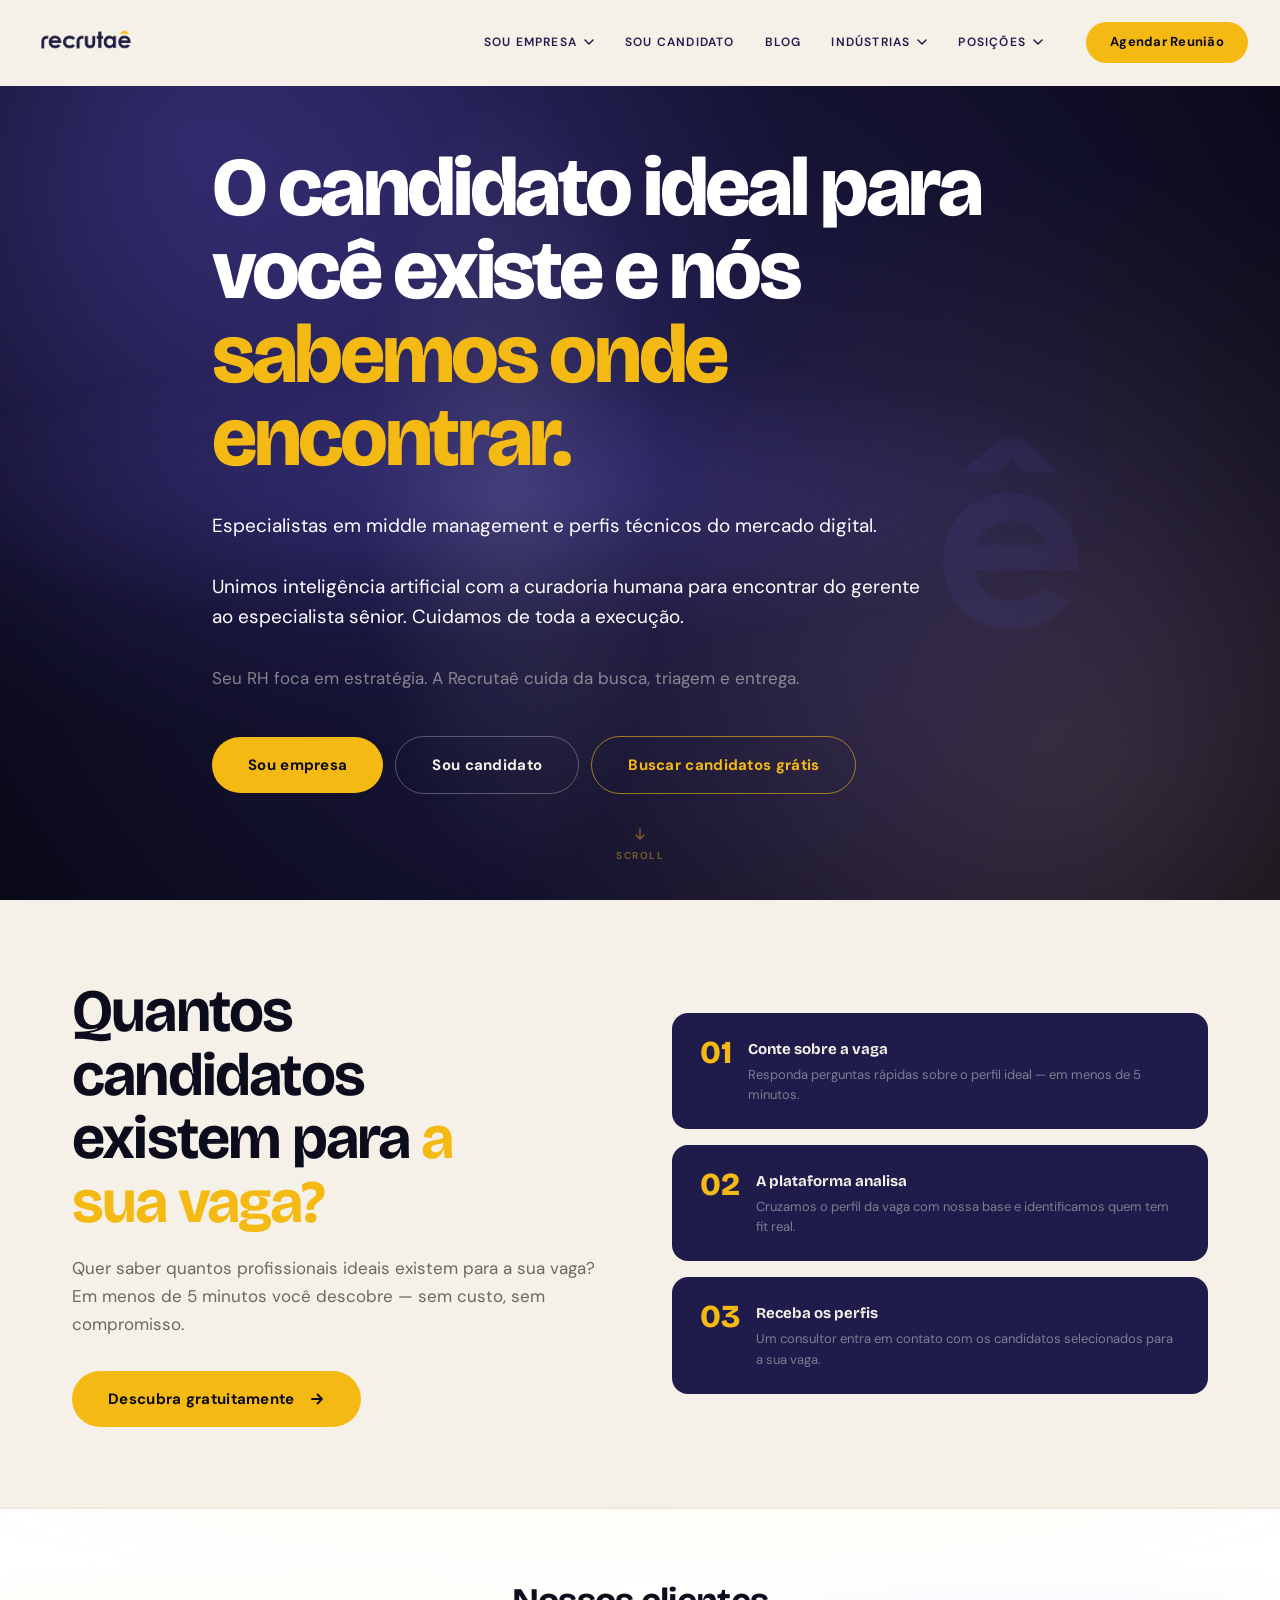
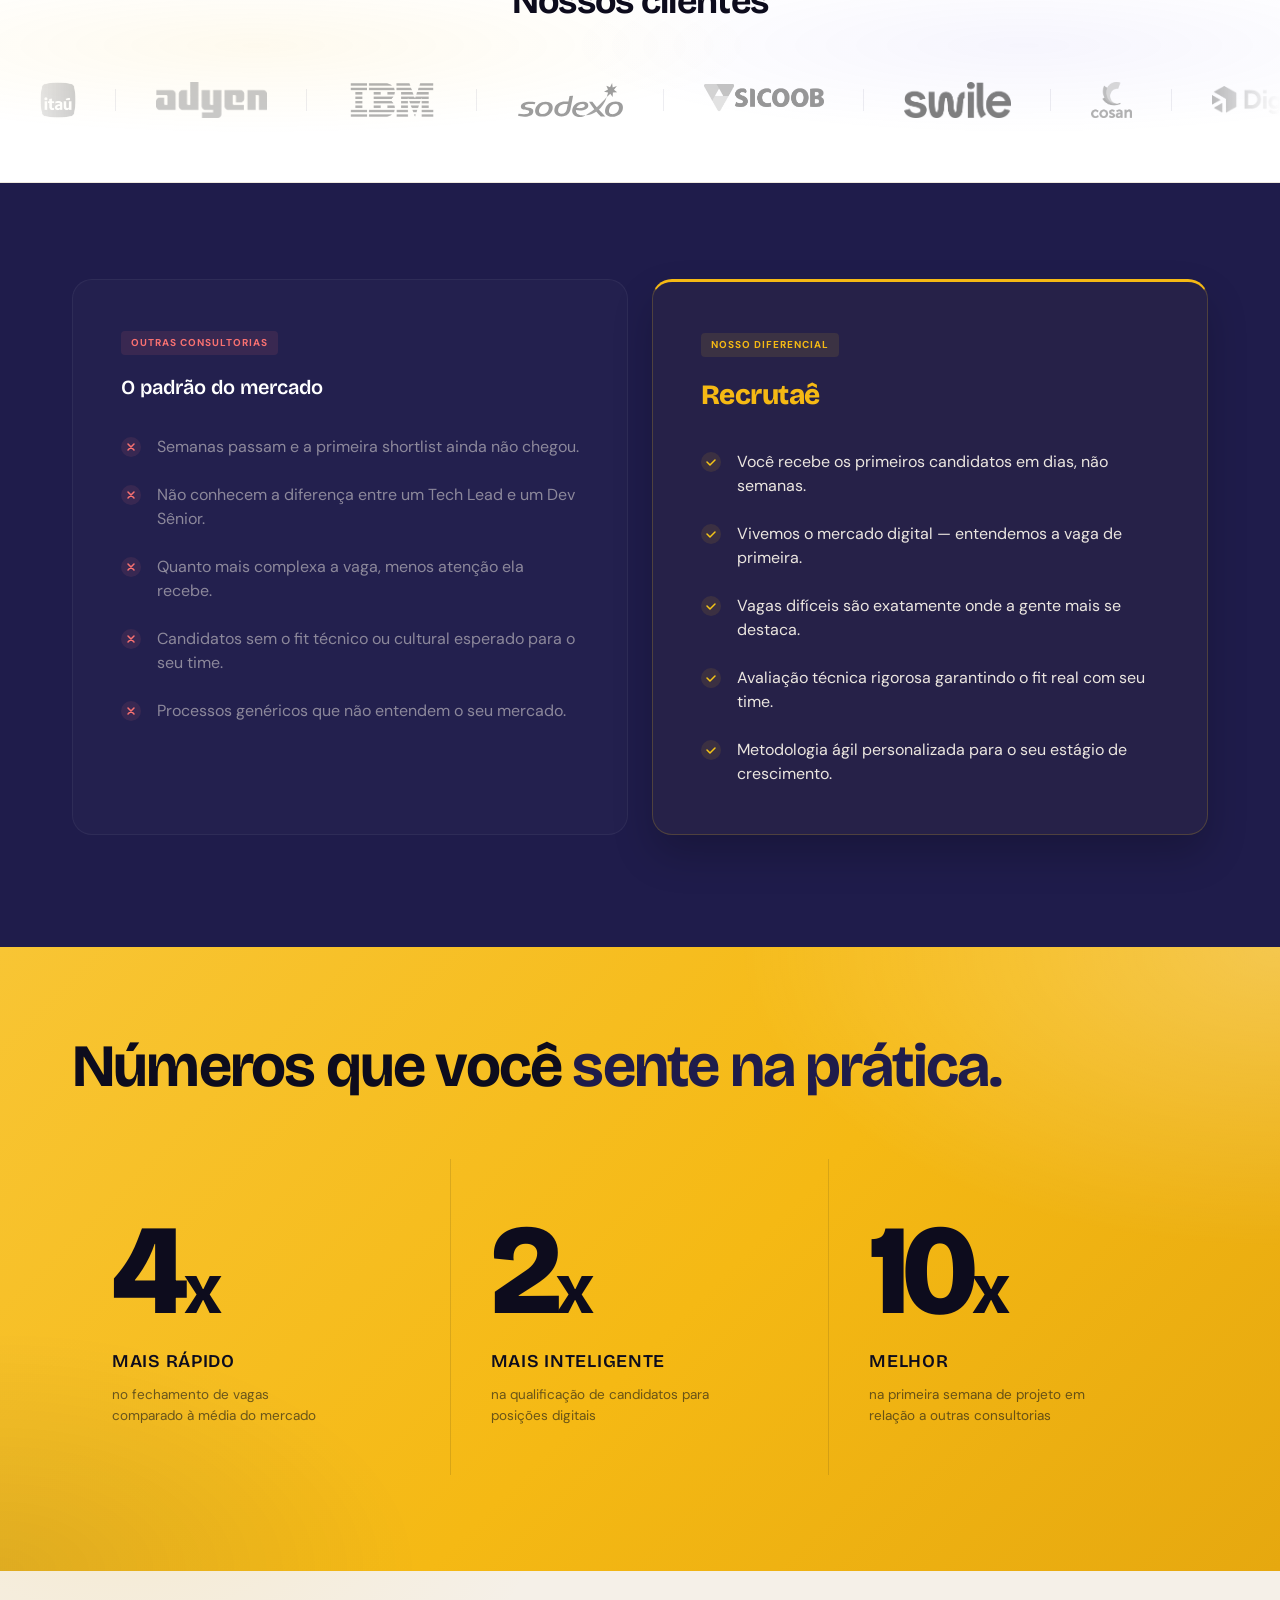
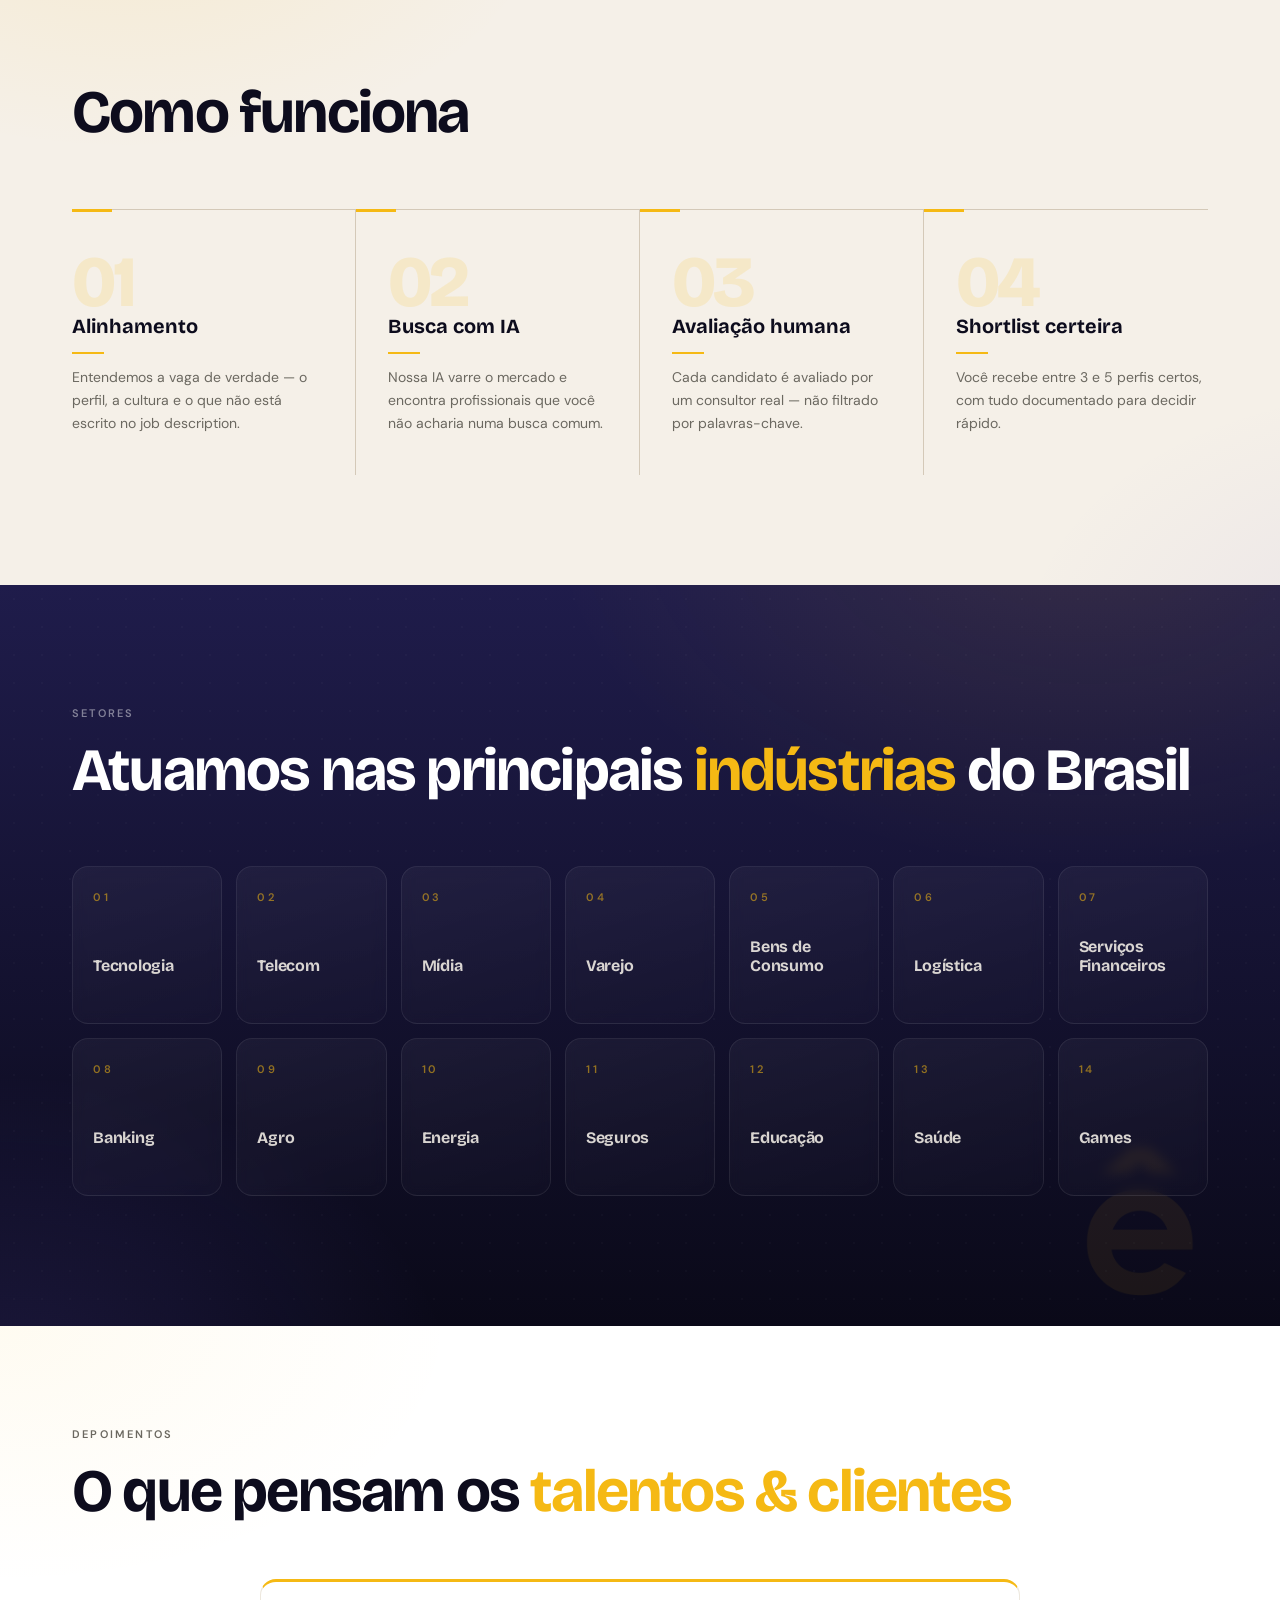
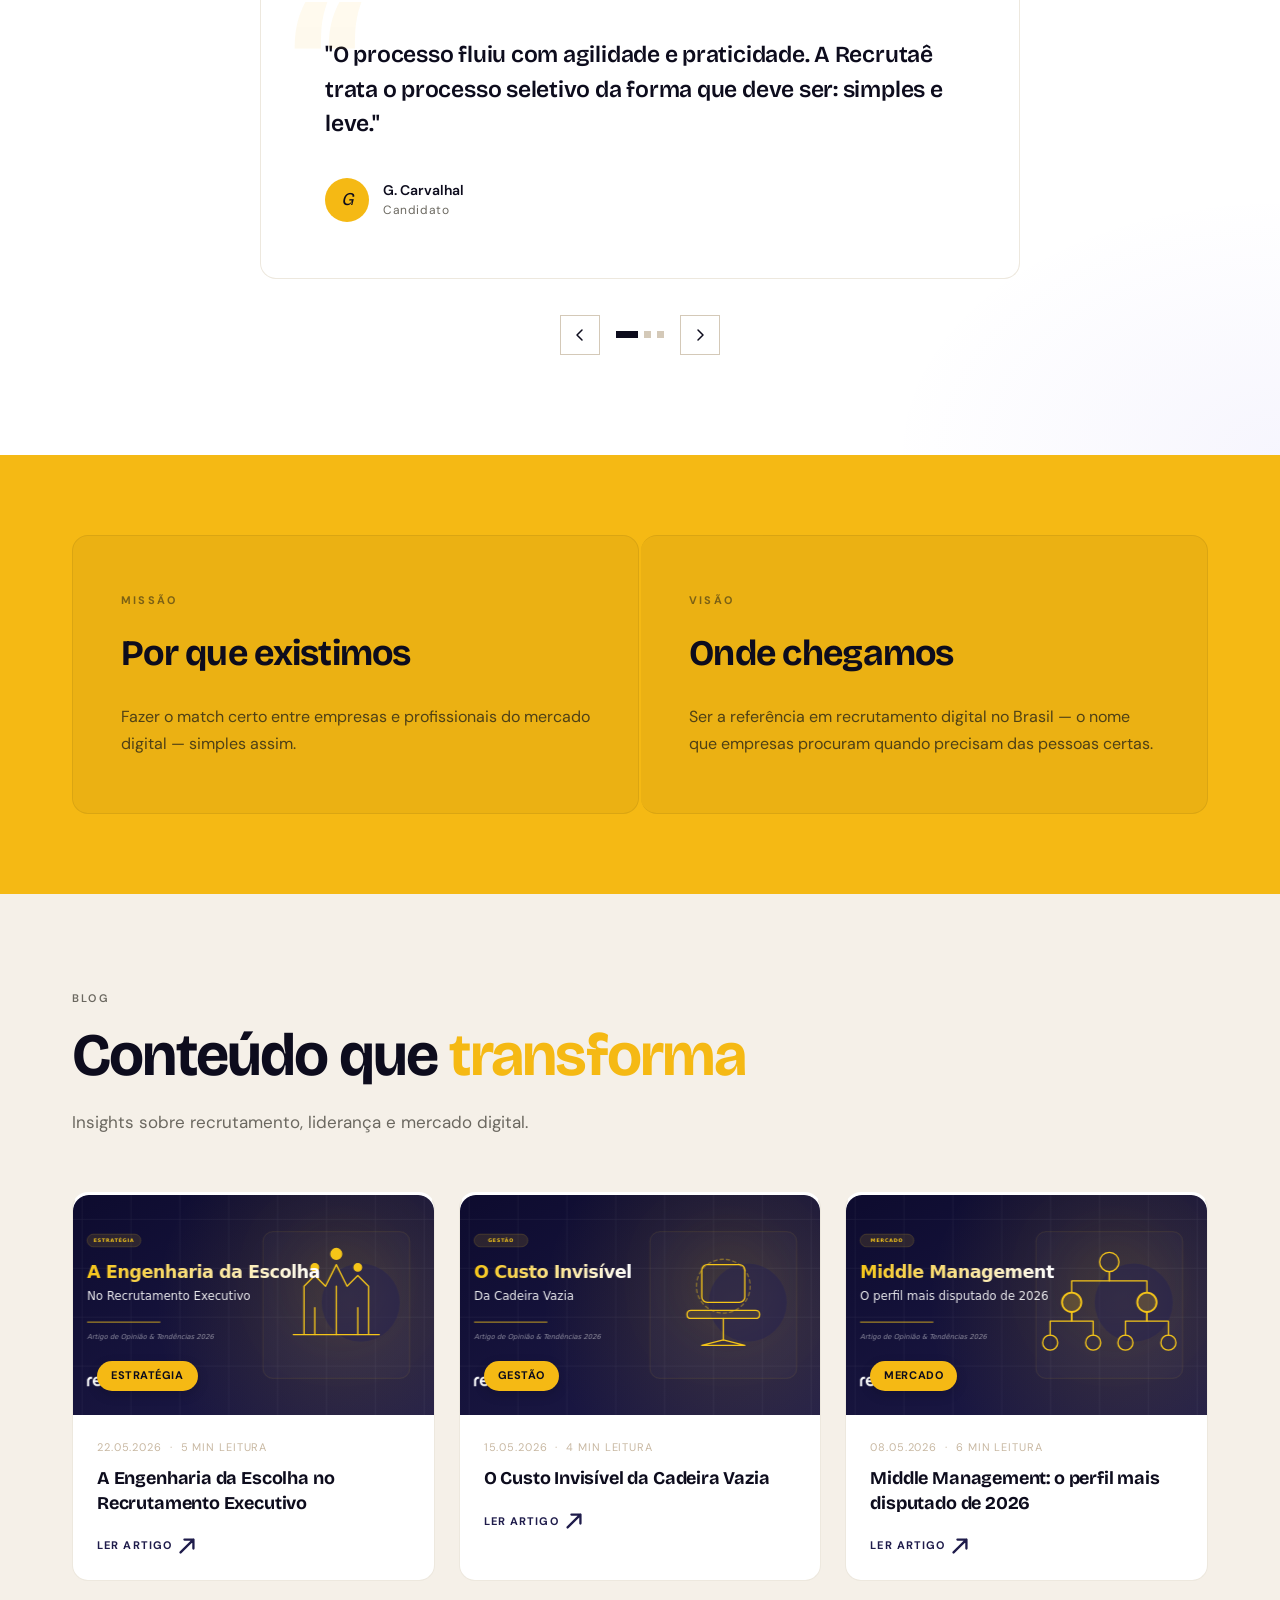
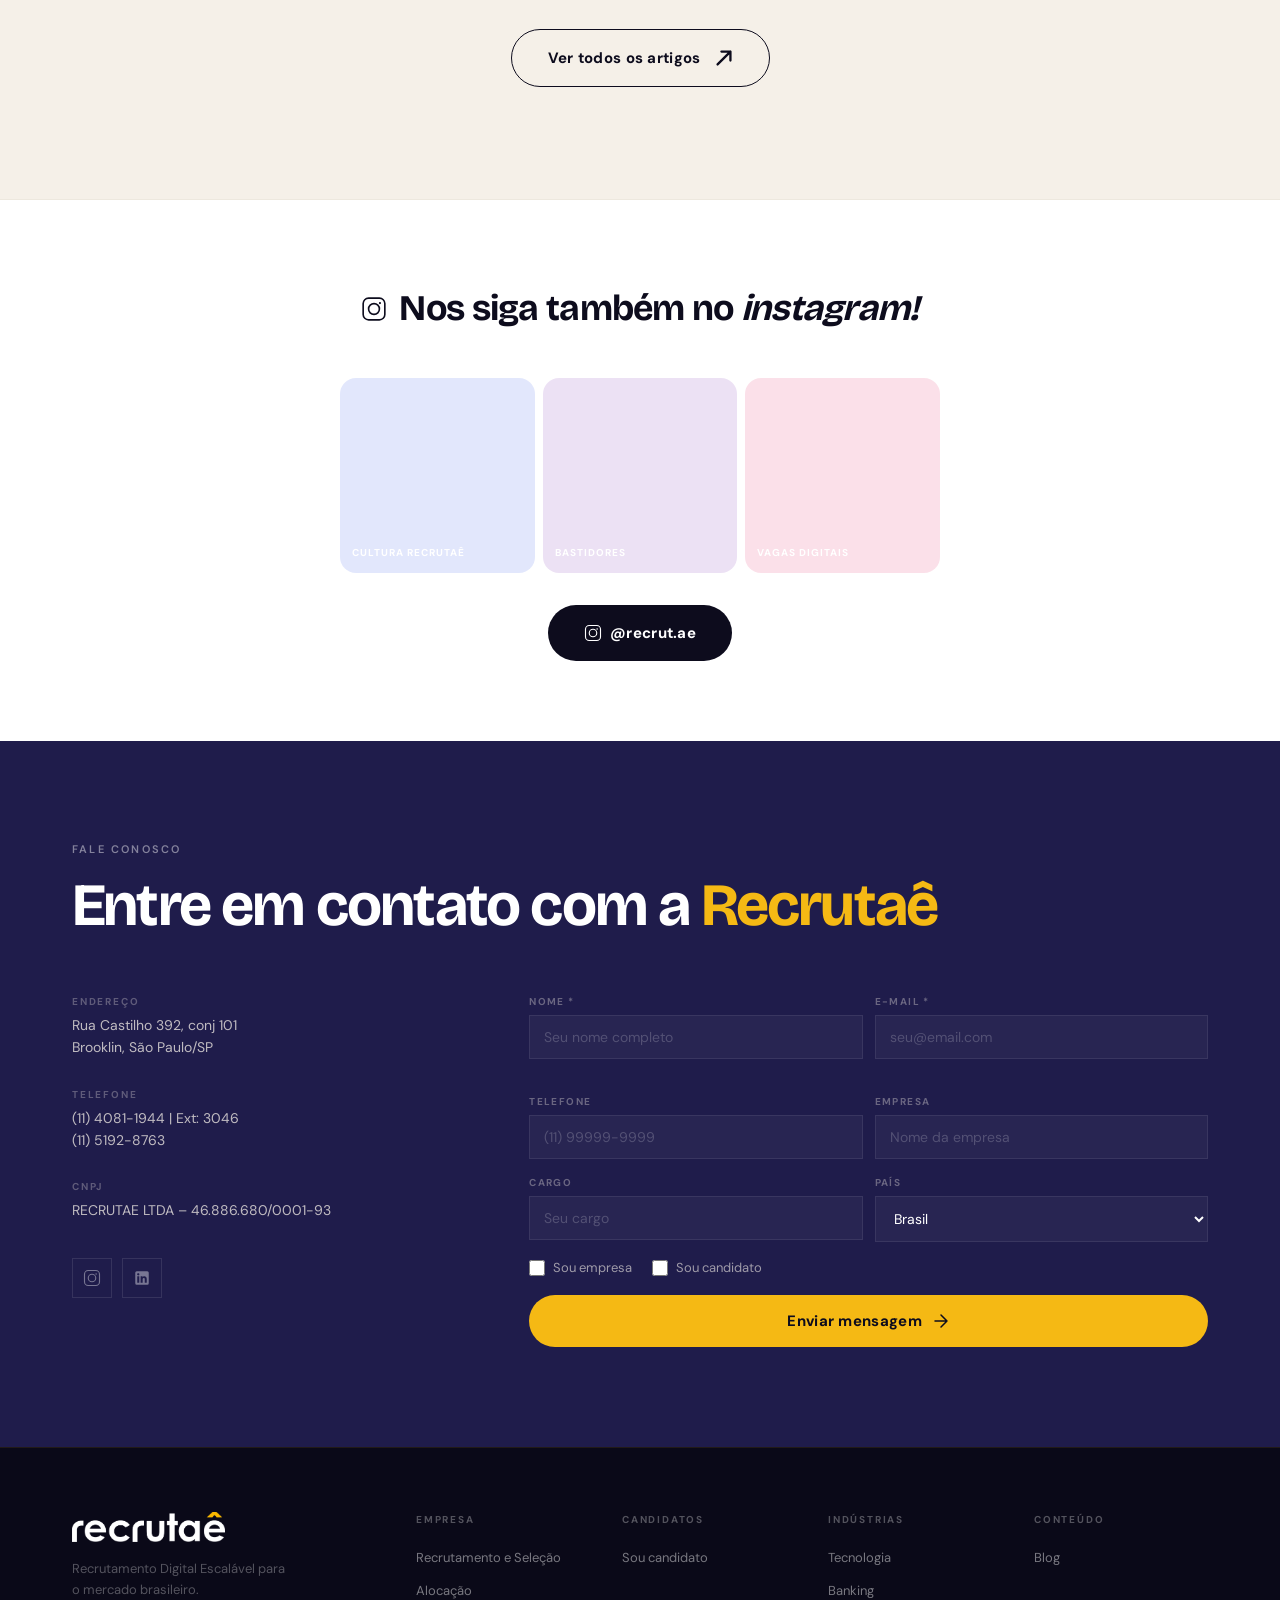
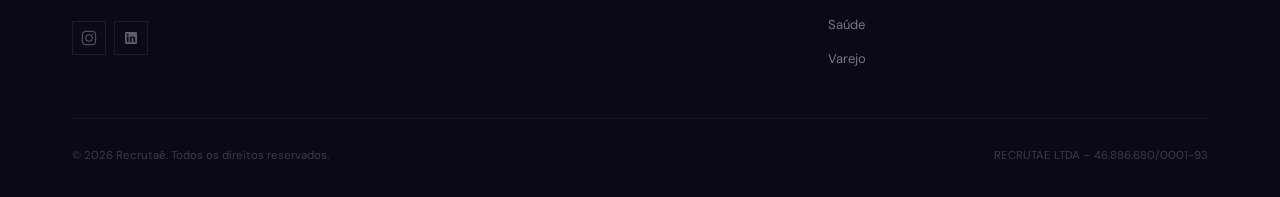
==== commit 44748d57: "feat: standardize button styling, improve animations, and finalize backend integrations" ====
--- a/index.html
+++ b/index.html
@@ -3,8 +3,26 @@
 <head>
   <meta charset="UTF-8">
   <meta name="viewport" content="width=device-width, initial-scale=1.0">
-  <title>Recrutaê — Recrutamento Digital Escalável</title>
-  <meta name="description" content="Feche posições complexas com candidatos 2x melhores e 4x mais rápido. Recrutamento Digital para Middle Management.">
+  <title>Consultoria de Recrutamento e Seleção de TI e Digital | Recrutaê</title>
+  <meta name="description" content="A Recrutaê é a consultoria de recrutamento e seleção especializada em TI, tecnologia e mercado digital. Headhunters para middle management e vagas complexas.">
+  <meta name="keywords" content="recrutamento, seleção, consultoria de recrutamento, headhunter, recrutamento de TI, vagas de tecnologia, recrutamento digital, agência de recrutamento">
+  <meta name="robots" content="index, follow">
+  <link rel="canonical" href="https://recrutae.com.br/">
+  
+  <!-- Open Graph / Social Media -->
+  <meta property="og:type" content="website">
+  <meta property="og:url" content="https://recrutae.com.br/">
+  <meta property="og:title" content="Consultoria de Recrutamento e Seleção de TI | Recrutaê">
+  <meta property="og:description" content="Feche posições complexas 4x mais rápido com a melhor consultoria de recrutamento digital e tecnologia.">
+  <meta property="og:image" content="https://recrutae.com.br/assets/logos/Recrutae%20horizontal%202026.png">
+
+  <!-- Twitter -->
+  <meta property="twitter:card" content="summary_large_image">
+  <meta property="twitter:url" content="https://recrutae.com.br/">
+  <meta property="twitter:title" content="Consultoria de Recrutamento e Seleção de TI | Recrutaê">
+  <meta property="twitter:description" content="Feche posições complexas 4x mais rápido com a melhor consultoria de recrutamento digital e tecnologia.">
+  <meta property="twitter:image" content="https://recrutae.com.br/assets/logos/Recrutae%20horizontal%202026.png">
+
   <link rel="preconnect" href="https://fonts.googleapis.com">
   <link rel="preconnect" href="https://fonts.gstatic.com" crossorigin>
   <link href="https://fonts.googleapis.com/css2?family=Bricolage+Grotesque:opsz,wght@12..96,400;12..96,500;12..96,600;12..96,700;12..96,800&family=DM+Sans:ital,opsz,wght@0,9..40,400;0,9..40,500;0,9..40,600;1,9..40,400&display=swap" rel="stylesheet">
@@ -12,6 +30,7 @@
   <link rel="icon" href="assets/logos/favicon-square.png" type="image/png">
 </head>
 <body>
+  <div id="page-overlay"></div>
 
   <!-- NAVBAR -->
   <nav class="navbar transparent on-dark" id="navbar">
@@ -102,21 +121,22 @@
 
       <div class="hero-inner container reveal-right">
         <h1 class="hero-title hero-anim d1">
-          O candidato ideal para você existe e nós sabemos onde encontrar.
+          O candidato ideal para você existe e nós <em>sabemos onde encontrar.</em>
         </h1>
 
-        <p class="hero-text hero-anim d2" style="font-size:18px; color:rgba(245,240,232,.7); margin-bottom:24px; max-width:700px; line-height:1.6">
-          Especialistas em middle management e perfis técnicos do mercado digital. <br> <br>  Unimos inteligência artificial com a curadoria humana para encontrar do gerente ao especialista sênior. Cuidamos de toda a execução. <br> 
+        <p class="hero-text hero-anim d2">
+          Especialistas em middle management e perfis técnicos do mercado digital. <br> <br>
+          Unimos inteligência artificial com a curadoria humana para encontrar do gerente ao especialista sênior. Cuidamos de toda a execução.
         </p>
 
-        <p class="hero-tagline hero-anim d3" style="font-weight:600; color:var(--gold)">
+        <p class="hero-tagline hero-anim d3">
           Seu RH foca em estratégia. A Recrutaê cuida da busca, triagem e entrega.
         </p>
 
         <div class="hero-ctas hero-anim d4">
           <a href="recrutamento-selecao.html" class="btn btn-gold">Sou empresa</a>
           <a href="sou-candidato.html" class="btn btn-outline-cream">Sou candidato</a>
-          <a href="busca-candidatos.html" class="btn btn-outline-cream" style="border-color:rgba(245,185,20,.4);color:var(--gold)">Buscar candidatos grátis</a>
+          <a href="busca-candidatos.html" class="btn btn-outline-cream" style="border-color:rgba(245,185,20,.6);color:var(--gold)">Buscar candidatos grátis</a>
         </div>
       </div>
 
@@ -220,46 +240,57 @@
           <div class="comp-col comp-col-other animate-up">
             <div class="comp-head">
               <span class="comp-tag comp-tag-bad">Outras consultorias</span>
+              <p class="comp-title">O padrão do mercado</p>
             </div>
             <ul class="comp-list">
               <li class="comp-item comp-item-bad">
-                <svg class="comp-icon" viewBox="0 0 20 20" fill="none"><circle cx="10" cy="10" r="10" fill="#F87171" fill-opacity=".15"/><path d="M7 7l6 6M13 7l-6 6" stroke="#F87171" stroke-width="1.5" stroke-linecap="round"/></svg>
+                <svg class="comp-icon" viewBox="0 0 20 20" fill="none"><circle cx="10" cy="10" r="10"/><path d="M7 7l6 6M13 7l-6 6" stroke="#F87171" stroke-width="1.5" stroke-linecap="round"/></svg>
                 Semanas passam e a primeira shortlist ainda não chegou.
               </li>
               <li class="comp-item comp-item-bad">
-                <svg class="comp-icon" viewBox="0 0 20 20" fill="none"><circle cx="10" cy="10" r="10" fill="#F87171" fill-opacity=".15"/><path d="M7 7l6 6M13 7l-6 6" stroke="#F87171" stroke-width="1.5" stroke-linecap="round"/></svg>
+                <svg class="comp-icon" viewBox="0 0 20 20" fill="none"><circle cx="10" cy="10" r="10"/><path d="M7 7l6 6M13 7l-6 6" stroke="#F87171" stroke-width="1.5" stroke-linecap="round"/></svg>
                 Não conhecem a diferença entre um Tech Lead e um Dev Sênior.
               </li>
               <li class="comp-item comp-item-bad">
-                <svg class="comp-icon" viewBox="0 0 20 20" fill="none"><circle cx="10" cy="10" r="10" fill="#F87171" fill-opacity=".15"/><path d="M7 7l6 6M13 7l-6 6" stroke="#F87171" stroke-width="1.5" stroke-linecap="round"/></svg>
+                <svg class="comp-icon" viewBox="0 0 20 20" fill="none"><circle cx="10" cy="10" r="10"/><path d="M7 7l6 6M13 7l-6 6" stroke="#F87171" stroke-width="1.5" stroke-linecap="round"/></svg>
                 Quanto mais complexa a vaga, menos atenção ela recebe.
               </li>
               <li class="comp-item comp-item-bad">
-                <svg class="comp-icon" viewBox="0 0 20 20" fill="none"><circle cx="10" cy="10" r="10" fill="#F87171" fill-opacity=".15"/><path d="M7 7l6 6M13 7l-6 6" stroke="#F87171" stroke-width="1.5" stroke-linecap="round"/></svg>
+                <svg class="comp-icon" viewBox="0 0 20 20" fill="none"><circle cx="10" cy="10" r="10"/><path d="M7 7l6 6M13 7l-6 6" stroke="#F87171" stroke-width="1.5" stroke-linecap="round"/></svg>
                 Candidatos sem o fit técnico ou cultural esperado para o seu time.
               </li>
               <li class="comp-item comp-item-bad">
-                <svg class="comp-icon" viewBox="0 0 20 20" fill="none"><circle cx="10" cy="10" r="10" fill="#F87171" fill-opacity=".15"/><path d="M7 7l6 6M13 7l-6 6" stroke="#F87171" stroke-width="1.5" stroke-linecap="round"/></svg>
+                <svg class="comp-icon" viewBox="0 0 20 20" fill="none"><circle cx="10" cy="10" r="10"/><path d="M7 7l6 6M13 7l-6 6" stroke="#F87171" stroke-width="1.5" stroke-linecap="round"/></svg>
                 Processos genéricos que não entendem o seu mercado.
               </li>
             </ul>
           </div>
+
           <div class="comp-col comp-col-recrutae animate-up stagger-1">
             <div class="comp-head">
+              <span class="comp-tag comp-tag-good">Nosso diferencial</span>
               <p class="comp-title gold-title">Recrutaê</p>
             </div>
             <ul class="comp-list">
               <li class="comp-item comp-item-good">
-                <svg class="comp-icon" viewBox="0 0 20 20" fill="none"><circle cx="10" cy="10" r="10" fill="#F5C518" fill-opacity=".15"/><path d="M6 10l3 3 5-5" stroke="#F5C518" stroke-width="1.5" stroke-linecap="round" stroke-linejoin="round"/></svg>
+                <svg class="comp-icon" viewBox="0 0 20 20" fill="none"><circle cx="10" cy="10" r="10"/><path d="M6 10l3 3 5-5" stroke="#F5C518" stroke-width="1.5" stroke-linecap="round" stroke-linejoin="round"/></svg>
                 Você recebe os primeiros candidatos em dias, não semanas.
               </li>
               <li class="comp-item comp-item-good">
-                <svg class="comp-icon" viewBox="0 0 20 20" fill="none"><circle cx="10" cy="10" r="10" fill="#F5C518" fill-opacity=".15"/><path d="M6 10l3 3 5-5" stroke="#F5C518" stroke-width="1.5" stroke-linecap="round" stroke-linejoin="round"/></svg>
-                Vivemos o mercado digital — entendemos a vaga antes de você terminar de explicar.
+                <svg class="comp-icon" viewBox="0 0 20 20" fill="none"><circle cx="10" cy="10" r="10"/><path d="M6 10l3 3 5-5" stroke="#F5C518" stroke-width="1.5" stroke-linecap="round" stroke-linejoin="round"/></svg>
+                Vivemos o mercado digital — entendemos a vaga de primeira.
               </li>
               <li class="comp-item comp-item-good">
-                <svg class="comp-icon" viewBox="0 0 20 20" fill="none"><circle cx="10" cy="10" r="10" fill="#F5C518" fill-opacity=".15"/><path d="M6 10l3 3 5-5" stroke="#F5C518" stroke-width="1.5" stroke-linecap="round" stroke-linejoin="round"/></svg>
+                <svg class="comp-icon" viewBox="0 0 20 20" fill="none"><circle cx="10" cy="10" r="10"/><path d="M6 10l3 3 5-5" stroke="#F5C518" stroke-width="1.5" stroke-linecap="round" stroke-linejoin="round"/></svg>
                 Vagas difíceis são exatamente onde a gente mais se destaca.
+              </li>
+              <li class="comp-item comp-item-good">
+                <svg class="comp-icon" viewBox="0 0 20 20" fill="none"><circle cx="10" cy="10" r="10"/><path d="M6 10l3 3 5-5" stroke="#F5C518" stroke-width="1.5" stroke-linecap="round" stroke-linejoin="round"/></svg>
+                Avaliação técnica rigorosa garantindo o fit real com seu time.
+              </li>
+              <li class="comp-item comp-item-good">
+                <svg class="comp-icon" viewBox="0 0 20 20" fill="none"><circle cx="10" cy="10" r="10"/><path d="M6 10l3 3 5-5" stroke="#F5C518" stroke-width="1.5" stroke-linecap="round" stroke-linejoin="round"/></svg>
+                Metodologia ágil personalizada para o seu estágio de crescimento.
               </li>
             </ul>
           </div>
@@ -432,37 +463,37 @@
         </div>
         <div class="blog-grid">
           <article class="blog-card animate-up">
-            <div class="blog-thumb" style="background-image: url('https://images.unsplash.com/photo-1521737604893-d14cc237f11d?auto=format&fit=crop&w=800&q=80')">
+            <div class="blog-thumb" style="background-image: url('assets/blog/blog1_engenharia_v2.svg')">
               <span class="blog-cat">Estratégia</span>
             </div>
             <div class="blog-body">
               <div class="blog-meta"><span>22.05.2026</span><span>·</span><span>5 min leitura</span></div>
               <h3 class="blog-title">A Engenharia da Escolha no Recrutamento Executivo</h3>
-              <a href="blog-post.html" class="blog-link">Ler artigo
+              <a href="blog-post.html?post=engenharia-da-escolha" class="blog-link">Ler artigo
                 <svg width="18" height="18" viewBox="0 0 14 14" fill="none"><path d="M2 12L12 2M12 2H5M12 2v7" stroke="currentColor" stroke-width="1.8" stroke-linecap="round" stroke-linejoin="round"/></svg>
               </a>
             </div>
           </article>
           <article class="blog-card animate-up stagger-1">
-            <div class="blog-thumb" style="background-image: url('https://images.unsplash.com/photo-1454165833767-027ffea9e77b?auto=format&fit=crop&w=800&q=80')">
+            <div class="blog-thumb" style="background-image: url('assets/blog/blog2_cadeira_v2.svg')">
               <span class="blog-cat">Gestão</span>
             </div>
             <div class="blog-body">
               <div class="blog-meta"><span>15.05.2026</span><span>·</span><span>4 min leitura</span></div>
               <h3 class="blog-title">O Custo Invisível da Cadeira Vazia</h3>
-              <a href="blog-post.html" class="blog-link">Ler artigo
+              <a href="blog-post.html?post=custo-cadeira-vazia" class="blog-link">Ler artigo
                 <svg width="18" height="18" viewBox="0 0 14 14" fill="none"><path d="M2 12L12 2M12 2H5M12 2v7" stroke="currentColor" stroke-width="1.8" stroke-linecap="round" stroke-linejoin="round"/></svg>
               </a>
             </div>
           </article>
           <article class="blog-card animate-up stagger-2">
-            <div class="blog-thumb" style="background-image: url('https://images.unsplash.com/photo-1551434678-e076c223a692?auto=format&fit=crop&w=800&q=80')">
+            <div class="blog-thumb" style="background-image: url('assets/blog/blog3_middle_v2.svg')">
               <span class="blog-cat">Mercado</span>
             </div>
             <div class="blog-body">
               <div class="blog-meta"><span>08.05.2026</span><span>·</span><span>6 min leitura</span></div>
               <h3 class="blog-title">Middle Management: o perfil mais disputado de 2026</h3>
-              <a href="blog-post.html" class="blog-link">Ler artigo
+              <a href="blog-post.html?post=middle-management-2026" class="blog-link">Ler artigo
                 <svg width="18" height="18" viewBox="0 0 14 14" fill="none"><path d="M2 12L12 2M12 2H5M12 2v7" stroke="currentColor" stroke-width="1.8" stroke-linecap="round" stroke-linejoin="round"/></svg>
               </a>
             </div>
--- a/style.css
+++ b/style.css
@@ -469,45 +469,75 @@
 }
 
 /* =========================================================
-   HERO — CREAM WITH BLOBS
+   HERO — REFINED PREMIUM NAVY
    ========================================================= */
 .hero {
   position: relative;
   min-height: 100svh;
   display: flex;
   align-items: center;
-  background: var(--navy);
-  background-image:
-    radial-gradient(circle at 10% 20%, rgba(245,185,20,0.15) 0%, transparent 40%),
-    radial-gradient(circle at 90% 80%, rgba(107,92,231,0.12) 0%, transparent 50%),
+  background: var(--navy-deep);
+  background-image: 
+    radial-gradient(circle at 15% 15%, rgba(107,92,231,0.25) 0%, transparent 45%),
+    radial-gradient(circle at 85% 85%, rgba(245,185,20,0.12) 0%, transparent 45%),
     radial-gradient(circle at 50% 50%, rgba(31,28,75,1) 0%, var(--navy-deep) 100%);
   overflow: hidden;
   padding: 120px 32px 80px;
 }
 
-/* Gold blob — top left */
+/* Purple blob — top left */
 .hero-blob-gold {
   position: absolute;
-  width: 820px; height: 820px;
+  width: 900px; height: 900px;
   border-radius: 50%;
-  background: radial-gradient(circle, var(--gold) 0%, rgba(245,185,20,0.4) 40%, transparent 72%);
+  background: radial-gradient(circle, #6B5CE7 0%, rgba(107,92,231,0.4) 40%, transparent 72%);
   opacity: 0.22;
   filter: blur(100px);
-  top: -220px; left: -180px;
+  top: -250px; left: -200px;
   pointer-events: none;
   animation: blobDrift 20s ease-in-out infinite;
 }
 /* Indigo blob — bottom right */
 .hero-blob-navy {
   position: absolute;
-  width: 700px; height: 700px;
+  width: 750px; height: 750px;
   border-radius: 50%;
   background: radial-gradient(circle, #9B8CFF 0%, #6B5CE7 35%, transparent 70%);
   opacity: 0.12;
   filter: blur(100px);
-  bottom: -160px; right: -120px;
+  bottom: -180px; right: -120px;
   pointer-events: none;
   animation: blobDrift 26s ease-in-out infinite reverse;
+}
+
+.hero-title {
+  font-family: var(--font-display);
+  font-size: clamp(44px, 6.5vw, 88px);
+  font-weight: 800;
+  line-height: 1.0;
+  letter-spacing: -0.04em;
+  color: var(--white);
+  margin-bottom: 32px;
+}
+.hero-title em { font-style: normal; color: var(--gold); font-weight: 800; }
+
+.hero-text {
+  font-size: 19px;
+  color: var(--white);
+  margin-bottom: 32px;
+  max-width: 720px;
+  line-height: 1.6;
+  font-weight: 400;
+}
+
+.hero-tagline {
+  font-family: var(--font-body);
+  font-style: normal;
+  font-size: 18px;
+  font-weight: 600;
+  color: var(--gold);
+  margin-bottom: 44px;
+  line-height: 1.6;
 }
 
 /* Central glow beam — lens-flare/portal effect in gold */
@@ -525,7 +555,7 @@
   content: '';
   position: absolute;
   inset: 0;
-  background: radial-gradient(ellipse 80% 28% at 50% 50%, rgba(245,185,20,0.22) 0%, rgba(245,185,20,0.06) 45%, transparent 65%);
+  background: radial-gradient(ellipse 80% 28% at 50% 50%, rgba(107,92,231,0.22) 0%, rgba(107,92,231,0.06) 45%, transparent 65%);
   filter: blur(8px);
   animation: beamH 10s ease-in-out infinite;
 }
@@ -549,7 +579,7 @@
   75%      { transform: translate(-20px,50px) scale(0.95); }
 }
 
-/* ê watermark — real Recrutaê "ê" logo, golden + faded */
+/* ê watermark — real Recrutaê "ê" logo, purple + faded */
 .hero-watermark {
   position: absolute;
   right: -5%;
@@ -557,7 +587,7 @@
   transform: translateY(-50%);
   width: clamp(460px, 52vw, 860px);
   aspect-ratio: 1 / 1;
-  background-color: var(--gold);
+  background-color: #6B5CE7;
   -webkit-mask-image: url('assets/logos/ê roxo.png');
           mask-image: url('assets/logos/ê roxo.png');
   -webkit-mask-repeat: no-repeat;
@@ -799,81 +829,97 @@
 .comparison-grid {
   display: grid;
   grid-template-columns: 1fr 1fr;
-  gap: 0;
-  align-items: start;
+  gap: 24px;
+  align-items: stretch;
 }
 
 .comp-col {
   padding: 48px;
-}
+  border-radius: 20px;
+  display: flex;
+  flex-direction: column;
+}
+
 .comp-col-other {
-  background: transparent;
-  border: none;
-  padding-right: 56px;
-  position: relative;
-}
-.comp-col-other::after {
-  content: '';
-  position: absolute;
-  right: 0;
-  top: 20px;
-  bottom: 20px;
-  width: 1px;
-  background: rgba(255,255,255,0.07);
-}
+  background: rgba(255, 255, 255, 0.02);
+  border: 1px solid rgba(255, 255, 255, 0.05);
+}
+
 .comp-col-recrutae {
-  background: rgba(255,255,255,0.03);
-  border: 1px solid rgba(245,185,20,0.22);
-  border-top: 2px solid var(--gold);
-  border-radius: 16px;
-  box-shadow: 0 32px 80px rgba(0,0,0,0.3), 0 0 60px rgba(245,185,20,0.05) inset;
-  padding-left: 56px;
+  background: rgba(245, 197, 24, 0.03);
+  border: 1px solid rgba(245, 197, 24, 0.2);
+  border-top: 3px solid var(--gold);
+  box-shadow: 0 20px 40px rgba(0, 0, 0, 0.2);
 }
 
 .comp-head {
   margin-bottom: 32px;
 }
+
 .comp-title {
   font-family: var(--font-display);
-  font-size: 22px;
+  font-size: 20px;
+  font-weight: 600;
   color: var(--white);
-  margin-top: 12px;
-}
-.comp-title.gold-title { color: var(--gold); font-size: 27px; font-weight: 800; }
+  margin-top: 8px;
+}
+
+.comp-title.gold-title { 
+  color: var(--gold); 
+  font-size: 28px; 
+  font-weight: 800; 
+  letter-spacing: -0.02em;
+}
 
 .comp-tag {
   display: inline-block;
-  padding: 0;
+  padding: 4px 10px;
   font-size: 10px;
   font-weight: 700;
-  letter-spacing: 0.12em;
+  letter-spacing: 0.1em;
   text-transform: uppercase;
-  background: transparent;
-}
-.comp-tag-bad  { color: rgba(248,113,113,0.65); }
-.comp-tag-good { color: var(--gold); }
-
-.comp-list { display: flex; flex-direction: column; gap: 20px; }
+  border-radius: 4px;
+  margin-bottom: 8px;
+}
+
+.comp-tag-bad  { 
+  background: rgba(248, 113, 113, 0.1);
+  color: #F87171; 
+}
+
+.comp-tag-good { 
+  background: rgba(245, 197, 24, 0.1);
+  color: var(--gold); 
+}
+
+.comp-list { 
+  display: flex; 
+  flex-direction: column; 
+  gap: 24px; 
+  flex-grow: 1;
+}
 
 .comp-item {
   display: flex;
-  gap: 14px;
+  gap: 16px;
   align-items: flex-start;
-  font-size: 15px;
-  line-height: 1.6;
-}
-.comp-item-bad  { color: rgba(245,240,232,0.32); }
-.comp-item-good { color: rgba(245,240,232,0.88); }
-
-/* Remove circle fill — keep only the stroke mark */
-.comp-item-bad  .comp-icon circle,
-.comp-item-good .comp-icon circle { display: none; }
+  font-size: 16px;
+  line-height: 1.5;
+}
+
+.comp-item-bad  { color: rgba(245, 240, 232, 0.5); }
+.comp-item-good { color: rgba(245, 240, 232, 0.95); }
 
 .comp-icon {
-  width: 20px; height: 20px;
+  width: 20px; 
+  height: 20px;
   flex-shrink: 0;
   margin-top: 2px;
 }
+
+/* Redesign icons to be cleaner */
+.comp-item-bad .comp-icon circle { fill: #F87171; fill-opacity: 0.1; display: block; }
+.comp-item-good .comp-icon circle { fill: var(--gold); fill-opacity: 0.1; display: block; }
 
 /* =========================================================
    METRICS — GOLD BACKGROUND (bold!)
@@ -2150,10 +2196,10 @@
   .hero-title { font-size: clamp(44px, 11vw, 64px); }
   .hero-ctas { flex-direction: column; align-items: flex-start; }
 
-  .comparison-grid { grid-template-columns: 1fr; }
-  .comp-col-other::after { display: none; }
-  .comp-col-other { padding-right: 28px; border-bottom: 1px solid rgba(255,255,255,0.07); padding-bottom: 40px; }
-  .comp-col-recrutae { padding-left: 28px; }
+  .comparison-grid { grid-template-columns: 1fr; gap: 32px; }
+  .comp-col { padding: 32px 24px; }
+  .comp-col-other { padding-bottom: 32px; }
+  .comp-col-recrutae { padding-top: 32px; }
   .metrics-grid    { grid-template-columns: 1fr; }
   .metric-item     { border-right: none; border-bottom: 1px solid rgba(13,17,23,0.12); }
   .metric-item:last-child { border-bottom: none; }
@@ -2219,3 +2265,25 @@
   animation: overlayIn 0.25s ease-in forwards;
   pointer-events: all;
 }
+
+/* =========================================================
+   POLISH & ACESSIBILIDADE  (clean, sem alterar a estética)
+   ========================================================= */
+
+/* Seleção de texto on-brand */
+::selection { background: var(--gold); color: var(--black); }
+
+/* Foco visível por teclado — acessibilidade, sem afetar o clique do mouse */
+a:focus-visible,
+button:focus-visible,
+input:focus-visible,
+select:focus-visible,
+textarea:focus-visible,
+[tabindex]:focus-visible {
+  outline: 2px solid var(--gold);
+  outline-offset: 2px;
+  border-radius: 2px;
+}
+
+/* Evita arrastar imagens/logos acidentalmente */
+img { -webkit-user-drag: none; }
